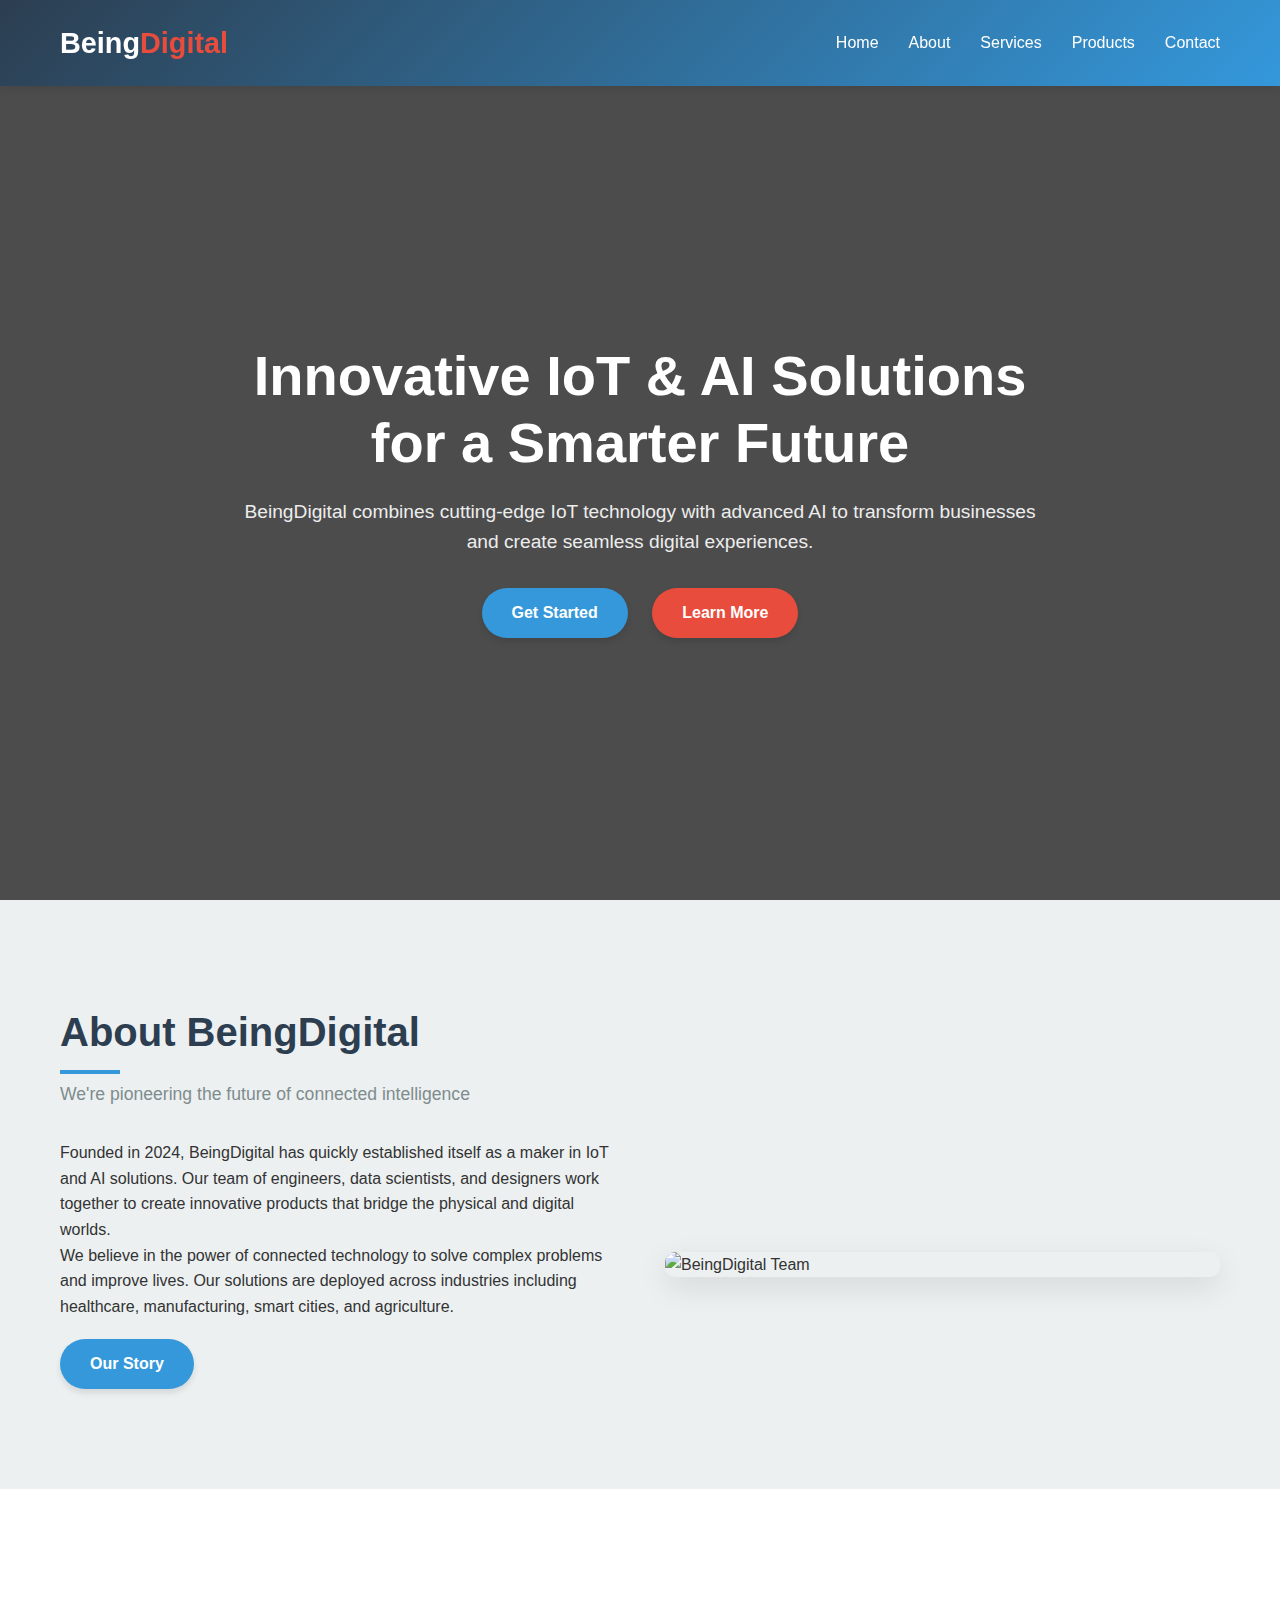
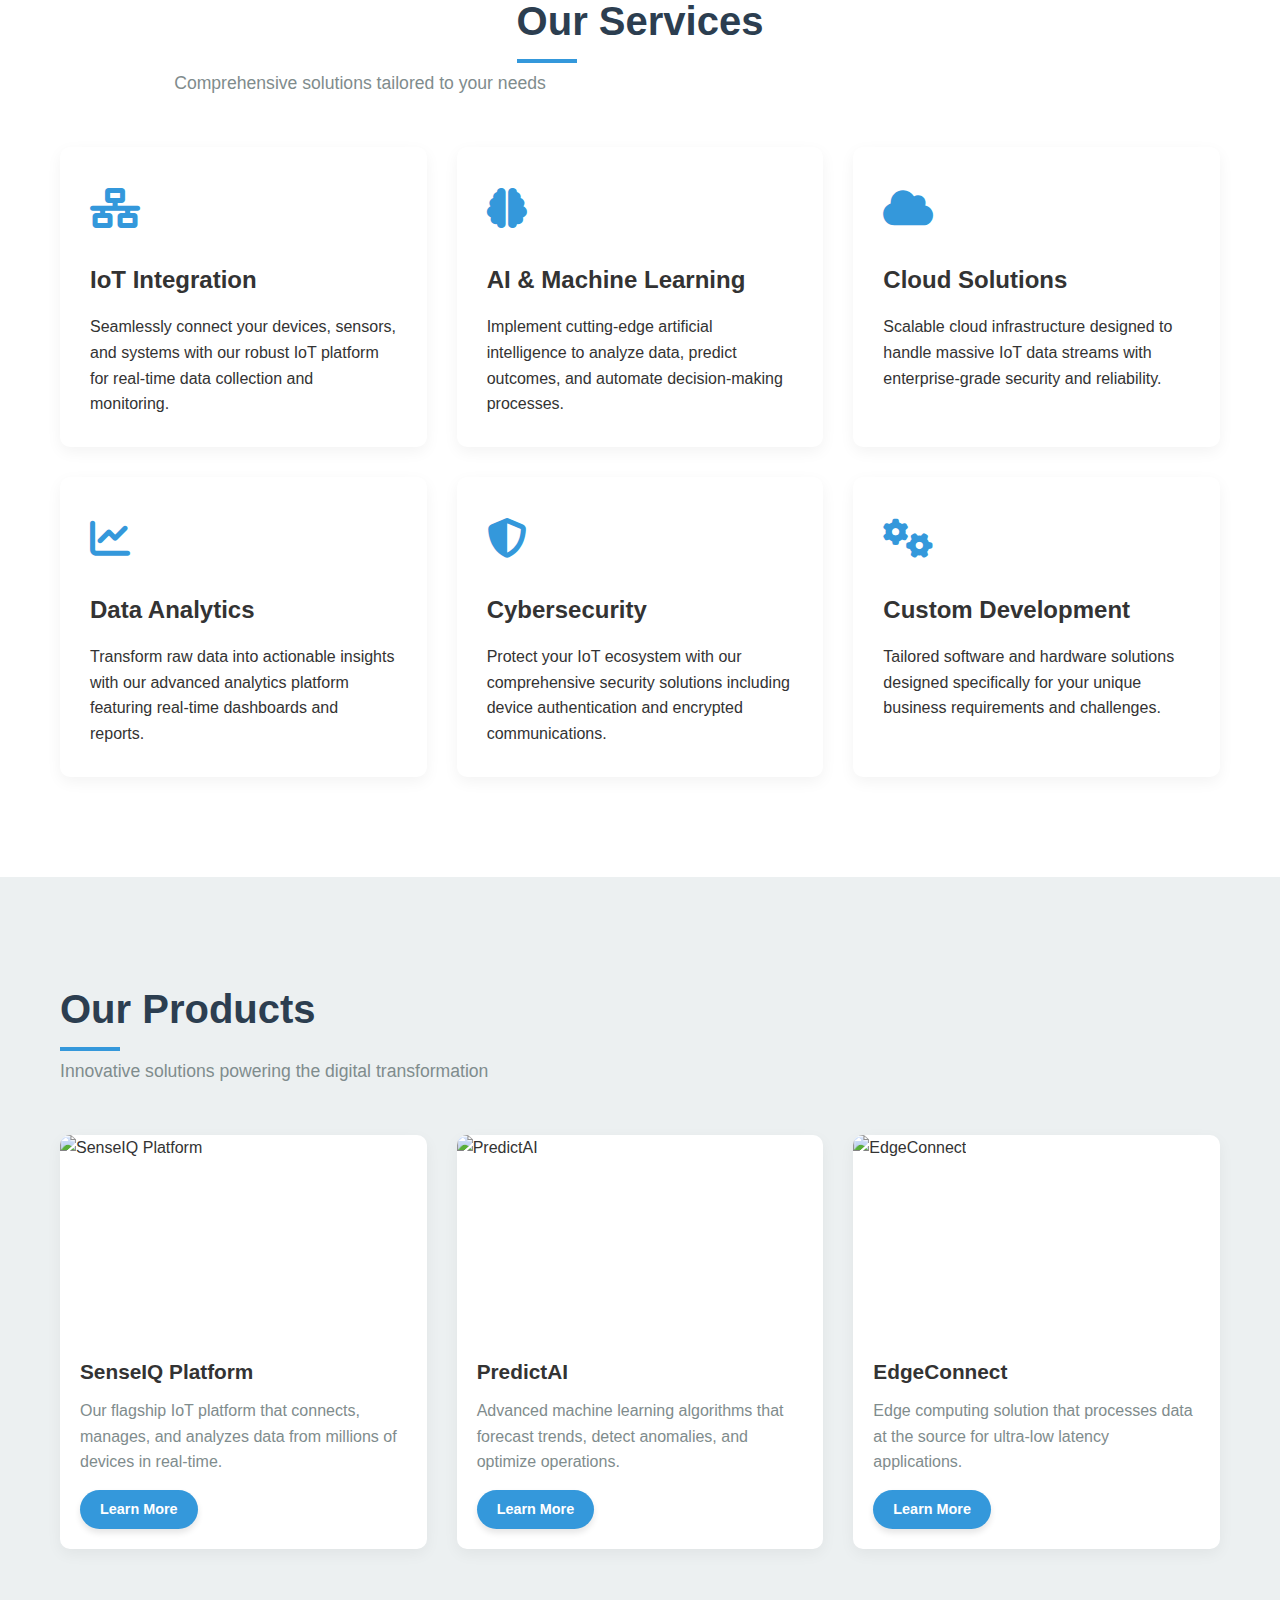
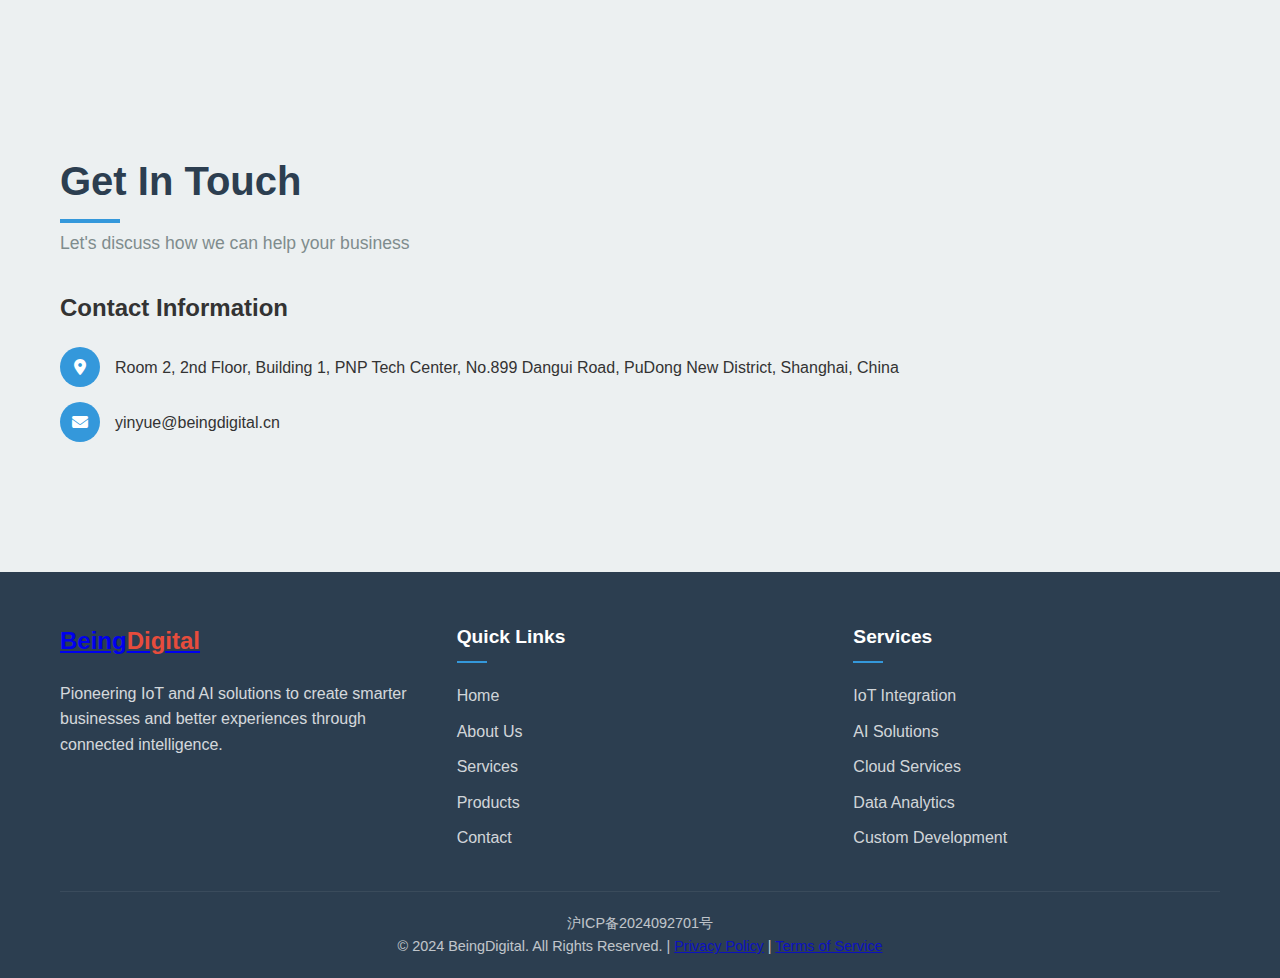
==== index.html @ 38118ffa "Init commit" ====
<!DOCTYPE html>
<html lang="en">
<head>
    <meta charset="UTF-8">
    <meta name="viewport" content="width=device-width, initial-scale=1.0">
    <title>BeingDigital - IoT & AI Solutions</title>
    <link rel="stylesheet" href="https://cdnjs.cloudflare.com/ajax/libs/font-awesome/6.4.0/css/all.min.css">
    <style>
        /* Global Styles */
        :root {
            --primary: #2c3e50;
            --secondary: #3498db;
            --accent: #e74c3c;
            --light: #ecf0f1;
            --dark: #2c3e50;
            --text: #333;
            --text-light: #7f8c8d;
        }
        
        * {
            margin: 0;
            padding: 0;
            box-sizing: border-box;
            font-family: 'Segoe UI', Tahoma, Geneva, Verdana, sans-serif;
        }
        
        body {
            color: var(--text);
            line-height: 1.6;
            overflow-x: hidden;
        }
        
        .container {
            width: 100%;
            max-width: 1200px;
            margin: 0 auto;
            padding: 0 20px;
        }
        
        .btn {
            display: inline-block;
            padding: 12px 30px;
            background: var(--secondary);
            color: white;
            border: none;
            border-radius: 30px;
            cursor: pointer;
            font-weight: 600;
            text-decoration: none;
            transition: all 0.3s ease;
            box-shadow: 0 4px 6px rgba(0, 0, 0, 0.1);
        }
        
        .btn:hover {
            background: #2980b9;
            transform: translateY(-2px);
            box-shadow: 0 6px 8px rgba(0, 0, 0, 0.15);
        }
        
        .btn-accent {
            background: var(--accent);
        }
        
        .btn-accent:hover {
            background: #c0392b;
        }
        
        .section-title {
            font-size: 2.5rem;
            margin-bottom: 1rem;
            color: var(--dark);
            position: relative;
            display: inline-block;
        }
        
        .section-title::after {
            content: '';
            position: absolute;
            bottom: -10px;
            left: 0;
            width: 60px;
            height: 4px;
            background: var(--secondary);
        }
        
        .section-subtitle {
            font-size: 1.1rem;
            color: var(--text-light);
            margin-bottom: 2rem;
            max-width: 600px;
        }
        
        /* Header Styles */
        header {
            background: linear-gradient(135deg, var(--primary), var(--secondary));
            color: white;
            padding: 20px 0;
            position: fixed;
            width: 100%;
            z-index: 1000;
            box-shadow: 0 2px 10px rgba(0, 0, 0, 0.1);
        }
        
        .header-container {
            display: flex;
            justify-content: space-between;
            align-items: center;
        }
        
        .logo {
            font-size: 1.8rem;
            font-weight: 700;
            color: white;
            text-decoration: none;
        }
        
        .logo span {
            color: var(--accent);
        }
        
        nav ul {
            display: flex;
            list-style: none;
        }
        
        nav ul li {
            margin-left: 30px;
        }
        
        nav ul li a {
            color: white;
            text-decoration: none;
            font-weight: 500;
            transition: color 0.3s;
        }
        
        nav ul li a:hover {
            color: var(--accent);
        }
        
        .mobile-menu-btn {
            display: none;
            background: none;
            border: none;
            color: white;
            font-size: 1.5rem;
            cursor: pointer;
        }
        
        /* Hero Section */
        .hero {
            height: 100vh;
            background: linear-gradient(rgba(0, 0, 0, 0.7), rgba(0, 0, 0, 0.7)), url('https://images.unsplash.com/photo-1518770660439-4636190af475?ixlib=rb-4.0.3&ixid=M3wxMjA3fDB8MHxwaG90by1wYWdlfHx8fGVufDB8fHx8fA%3D%3D&auto=format&fit=crop&w=1470&q=80') no-repeat center center/cover;
            display: flex;
            align-items: center;
            text-align: center;
            color: white;
            padding-top: 80px;
        }
        
        .hero-content {
            max-width: 800px;
            margin: 0 auto;
        }
        
        .hero h1 {
            font-size: 3.5rem;
            margin-bottom: 20px;
            line-height: 1.2;
        }
        
        .hero p {
            font-size: 1.2rem;
            margin-bottom: 30px;
            opacity: 0.9;
        }
        
        .hero-btns {
            margin-top: 30px;
        }
        
        .hero-btns .btn {
            margin: 0 10px;
        }
        
        /* About Section */
        .about {
            padding: 100px 0;
            background: var(--light);
        }
        
        .about-content {
            display: flex;
            align-items: center;
            gap: 50px;
        }
        
        .about-text {
            flex: 1;
        }
        
        .about-image {
            flex: 1;
            border-radius: 10px;
            overflow: hidden;
            box-shadow: 0 10px 30px rgba(0, 0, 0, 0.1);
        }
        
        .about-image img {
            width: 100%;
            height: auto;
            display: block;
            transition: transform 0.5s;
        }
        
        .about-image:hover img {
            transform: scale(1.05);
        }
        
        /* Services Section */
        .services {
            padding: 100px 0;
            text-align: center;
        }
        
        .services-grid {
            display: grid;
            grid-template-columns: repeat(auto-fit, minmax(300px, 1fr));
            gap: 30px;
            margin-top: 50px;
        }
        
        .service-card {
            background: white;
            border-radius: 10px;
            padding: 30px;
            box-shadow: 0 5px 15px rgba(0, 0, 0, 0.05);
            transition: transform 0.3s, box-shadow 0.3s;
            text-align: left;
        }
        
        .service-card:hover {
            transform: translateY(-10px);
            box-shadow: 0 15px 30px rgba(0, 0, 0, 0.1);
        }
        
        .service-icon {
            font-size: 2.5rem;
            color: var(--secondary);
            margin-bottom: 20px;
        }
        
        .service-card h3 {
            font-size: 1.5rem;
            margin-bottom: 15px;
        }
        
        /* Products Section */
        .products {
            padding: 100px 0;
            background: var(--light);
        }
        
        .products-grid {
            display: grid;
            grid-template-columns: repeat(auto-fit, minmax(300px, 1fr));
            gap: 30px;
            margin-top: 50px;
        }
        
        .product-card {
            background: white;
            border-radius: 10px;
            overflow: hidden;
            box-shadow: 0 5px 15px rgba(0, 0, 0, 0.05);
            transition: transform 0.3s, box-shadow 0.3s;
        }
        
        .product-card:hover {
            transform: translateY(-10px);
            box-shadow: 0 15px 30px rgba(0, 0, 0, 0.1);
        }
        
        .product-image {
            height: 200px;
            overflow: hidden;
        }
        
        .product-image img {
            width: 100%;
            height: 100%;
            object-fit: cover;
            transition: transform 0.5s;
        }
        
        .product-card:hover .product-image img {
            transform: scale(1.1);
        }
        
        .product-info {
            padding: 20px;
        }
        
        .product-info h3 {
            font-size: 1.3rem;
            margin-bottom: 10px;
        }
        
        .product-info p {
            color: var(--text-light);
            margin-bottom: 15px;
        }
        
        /* Testimonials Section */
        .testimonials {
            padding: 100px 0;
            text-align: center;
        }
        
        .testimonials-slider {
            max-width: 800px;
            margin: 50px auto 0;
        }
        
        .testimonial {
            background: white;
            padding: 30px;
            border-radius: 10px;
            box-shadow: 0 5px 15px rgba(0, 0, 0, 0.05);
            margin: 0 20px;
        }
        
        .testimonial-content {
            font-style: italic;
            margin-bottom: 20px;
        }
        
        .client-info {
            display: flex;
            align-items: center;
            justify-content: center;
        }
        
        .client-image {
            width: 60px;
            height: 60px;
            border-radius: 50%;
            overflow: hidden;
            margin-right: 15px;
        }
        
        .client-image img {
            width: 100%;
            height: 100%;
            object-fit: cover;
        }
        
        .client-name {
            font-weight: 600;
        }
        
        .client-company {
            color: var(--text-light);
            font-size: 0.9rem;
        }
        
        /* Contact Section */
        .contact {
            padding: 100px 0;
            background: var(--light);
        }
        
        .contact-container {
            display: flex;
            gap: 50px;
        }
        
        .contact-info {
            flex: 1;
        }
        
        .contact-info h3 {
            font-size: 1.5rem;
            margin-bottom: 20px;
        }
        
        .contact-details {
            margin-bottom: 30px;
        }
        
        .contact-item {
            display: flex;
            align-items: center;
            margin-bottom: 15px;
        }
        
        .contact-icon {
            width: 40px;
            height: 40px;
            background: var(--secondary);
            color: white;
            border-radius: 50%;
            display: flex;
            align-items: center;
            justify-content: center;
            margin-right: 15px;
        }
        
        .contact-form {
            flex: 1;
            background: white;
            padding: 30px;
            border-radius: 10px;
            box-shadow: 0 5px 15px rgba(0, 0, 0, 0.05);
        }
        
        .form-group {
            margin-bottom: 20px;
        }
        
        .form-group label {
            display: block;
            margin-bottom: 5px;
            font-weight: 500;
        }
        
        .form-group input,
        .form-group textarea {
            width: 100%;
            padding: 12px;
            border: 1px solid #ddd;
            border-radius: 5px;
            font-size: 1rem;
        }
        
        .form-group textarea {
            height: 150px;
            resize: vertical;
        }
        
        /* Footer */
        footer {
            background: var(--dark);
            color: white;
            padding: 50px 0 20px;
        }
        
        .footer-container {
            display: grid;
            grid-template-columns: repeat(auto-fit, minmax(200px, 1fr));
            gap: 30px;
            margin-bottom: 30px;
        }
        
        .footer-logo {
            font-size: 1.5rem;
            font-weight: 700;
            margin-bottom: 20px;
            display: inline-block;
        }
        
        .footer-logo span {
            color: var(--accent);
        }
        
        .footer-about p {
            margin-bottom: 20px;
            opacity: 0.8;
        }
        
        .social-links {
            display: flex;
            gap: 15px;
        }
        
        .social-links a {
            display: flex;
            align-items: center;
            justify-content: center;
            width: 40px;
            height: 40px;
            background: rgba(255, 255, 255, 0.1);
            border-radius: 50%;
            color: white;
            transition: all 0.3s;
        }
        
        .social-links a:hover {
            background: var(--secondary);
            transform: translateY(-3px);
        }
        
        .footer-links h3 {
            font-size: 1.2rem;
            margin-bottom: 20px;
            position: relative;
            padding-bottom: 10px;
        }
        
        .footer-links h3::after {
            content: '';
            position: absolute;
            bottom: 0;
            left: 0;
            width: 30px;
            height: 2px;
            background: var(--secondary);
        }
        
        .footer-links ul {
            list-style: none;
        }
        
        .footer-links ul li {
            margin-bottom: 10px;
        }
        
        .footer-links ul li a {
            color: rgba(255, 255, 255, 0.8);
            text-decoration: none;
            transition: color 0.3s;
        }
        
        .footer-links ul li a:hover {
            color: var(--secondary);
        }
        
        .footer-newsletter p {
            margin-bottom: 20px;
            opacity: 0.8;
        }
        
        .newsletter-form {
            display: flex;
        }
        
        .newsletter-form input {
            flex: 1;
            padding: 12px;
            border: none;
            border-radius: 30px 0 0 30px;
            font-size: 1rem;
        }
        
        .newsletter-form button {
            padding: 0 20px;
            background: var(--secondary);
            color: white;
            border: none;
            border-radius: 0 30px 30px 0;
            cursor: pointer;
            transition: background 0.3s;
        }
        
        .newsletter-form button:hover {
            background: #2980b9;
        }
        
        .footer-bottom {
            text-align: center;
            padding-top: 20px;
            border-top: 1px solid rgba(255, 255, 255, 0.1);
            font-size: 0.9rem;
            opacity: 0.7;
        }
        
        /* Responsive Styles */
        @media (max-width: 992px) {
            .hero h1 {
                font-size: 2.8rem;
            }
            
            .about-content {
                flex-direction: column;
            }
            
            .contact-container {
                flex-direction: column;
            }
        }
        
        @media (max-width: 768px) {
            nav ul {
                position: fixed;
                top: 80px;
                left: -100%;
                width: 100%;
                height: calc(100vh - 80px);
                background: var(--primary);
                flex-direction: column;
                align-items: center;
                padding-top: 30px;
                transition: left 0.3s;
            }
            
            nav ul.active {
                left: 0;
            }
            
            nav ul li {
                margin: 15px 0;
            }
            
            .mobile-menu-btn {
                display: block;
            }
            
            .hero h1 {
                font-size: 2.2rem;
            }
            
            .hero p {
                font-size: 1rem;
            }
            
            .section-title {
                font-size: 2rem;
            }
        }
        
        @media (max-width: 576px) {
            .hero h1 {
                font-size: 1.8rem;
            }
            
            .hero-btns {
                display: flex;
                flex-direction: column;
                gap: 15px;
            }
            
            .hero-btns .btn {
                margin: 0;
                width: 100%;
            }
            
            .section-title {
                font-size: 1.8rem;
            }
        }
    </style>
</head>
<body>
    <!-- Header -->
    <header>
        <div class="container header-container">
            <a href="#" class="logo">Being<span>Digital</span></a>
            <button class="mobile-menu-btn" id="mobileMenuBtn">
                <i class="fas fa-bars"></i>
            </button>
            <nav>
                <ul id="mainNav">
                    <li><a href="#home">Home</a></li>
                    <li><a href="#about">About</a></li>
                    <li><a href="#services">Services</a></li>
                    <li><a href="#products">Products</a></li>
                    <li><a href="#contact">Contact</a></li>
                </ul>
            </nav>
        </div>
    </header>

    <!-- Hero Section -->
    <section class="hero" id="home">
        <div class="container">
            <div class="hero-content">
                <h1>Innovative IoT & AI Solutions for a Smarter Future</h1>
                <p>BeingDigital combines cutting-edge IoT technology with advanced AI to transform businesses and create seamless digital experiences.</p>
                <div class="hero-btns">
                    <a href="#contact" class="btn">Get Started</a>
                    <a href="#about" class="btn btn-accent">Learn More</a>
                </div>
            </div>
        </div>
    </section>

    <!-- About Section -->
    <section class="about" id="about">
        <div class="container">
            <h2 class="section-title">About BeingDigital</h2>
            <p class="section-subtitle">We're pioneering the future of connected intelligence</p>
            
            <div class="about-content">
                <div class="about-text">
                    <p>Founded in 2024, BeingDigital has quickly established itself as a maker in IoT and AI solutions. Our team of engineers, data scientists, and designers work together to create innovative products that bridge the physical and digital worlds.</p>
                    <p>We believe in the power of connected technology to solve complex problems and improve lives. Our solutions are deployed across industries including healthcare, manufacturing, smart cities, and agriculture.</p>
                    <a href="#" class="btn" style="margin-top: 20px;">Our Story</a>
                </div>
                <div class="about-image">
                    <img src="https://images.unsplash.com/photo-1518770660439-4636190af475?ixlib=rb-4.0.3&ixid=M3wxMjA3fDB8MHxwaG90by1wYWdlfHx8fGVufDB8fHx8fA%3D%3D&auto=format&fit=crop&w=1470&q=80" alt="BeingDigital Team">
                </div>
            </div>
        </div>
    </section>

    <!-- Services Section -->
    <section class="services" id="services">
        <div class="container">
            <h2 class="section-title">Our Services</h2>
            <p class="section-subtitle">Comprehensive solutions tailored to your needs</p>
            
            <div class="services-grid">
                <div class="service-card">
                    <div class="service-icon">
                        <i class="fas fa-network-wired"></i>
                    </div>
                    <h3>IoT Integration</h3>
                    <p>Seamlessly connect your devices, sensors, and systems with our robust IoT platform for real-time data collection and monitoring.</p>
                </div>
                
                <div class="service-card">
                    <div class="service-icon">
                        <i class="fas fa-brain"></i>
                    </div>
                    <h3>AI & Machine Learning</h3>
                    <p>Implement cutting-edge artificial intelligence to analyze data, predict outcomes, and automate decision-making processes.</p>
                </div>
                
                <div class="service-card">
                    <div class="service-icon">
                        <i class="fas fa-cloud"></i>
                    </div>
                    <h3>Cloud Solutions</h3>
                    <p>Scalable cloud infrastructure designed to handle massive IoT data streams with enterprise-grade security and reliability.</p>
                </div>
                
                <div class="service-card">
                    <div class="service-icon">
                        <i class="fas fa-chart-line"></i>
                    </div>
                    <h3>Data Analytics</h3>
                    <p>Transform raw data into actionable insights with our advanced analytics platform featuring real-time dashboards and reports.</p>
                </div>
                
                <div class="service-card">
                    <div class="service-icon">
                        <i class="fas fa-shield-alt"></i>
                    </div>
                    <h3>Cybersecurity</h3>
                    <p>Protect your IoT ecosystem with our comprehensive security solutions including device authentication and encrypted communications.</p>
                </div>
                
                <div class="service-card">
                    <div class="service-icon">
                        <i class="fas fa-cogs"></i>
                    </div>
                    <h3>Custom Development</h3>
                    <p>Tailored software and hardware solutions designed specifically for your unique business requirements and challenges.</p>
                </div>
            </div>
        </div>
    </section>

    <!-- Products Section -->
    <section class="products" id="products">
        <div class="container">
            <h2 class="section-title">Our Products</h2>
            <p class="section-subtitle">Innovative solutions powering the digital transformation</p>
            
            <div class="products-grid">
                <div class="product-card">
                    <div class="product-image">
                        <img src="https://images.unsplash.com/photo-1551288049-bebda4e38f71?ixlib=rb-4.0.3&ixid=M3wxMjA3fDB8MHxwaG90by1wYWdlfHx8fGVufDB8fHx8fA%3D%3D&auto=format&fit=crop&w=1470&q=80" alt="SenseIQ Platform">
                    </div>
                    <div class="product-info">
                        <h3>SenseIQ Platform</h3>
                        <p>Our flagship IoT platform that connects, manages, and analyzes data from millions of devices in real-time.</p>
                        <a href="#" class="btn" style="padding: 8px 20px; font-size: 0.9rem;">Learn More</a>
                    </div>
                </div>
                
                <div class="product-card">
                    <div class="product-image">
                        <img src="https://images.unsplash.com/photo-1504868584819-f8e8b4b6d7e3?ixlib=rb-4.0.3&ixid=M3wxMjA3fDB8MHxwaG90by1wYWdlfHx8fGVufDB8fHx8fA%3D%3D&auto=format&fit=crop&w=1476&q=80" alt="PredictAI">
                    </div>
                    <div class="product-info">
                        <h3>PredictAI</h3>
                        <p>Advanced machine learning algorithms that forecast trends, detect anomalies, and optimize operations.</p>
                        <a href="#" class="btn" style="padding: 8px 20px; font-size: 0.9rem;">Learn More</a>
                    </div>
                </div>
                
                <div class="product-card">
                    <div class="product-image">
                        <img src="https://www.beingdigital.cn/pics/pi5-board.png" alt="EdgeConnect">
                    </div>
                    <div class="product-info">
                        <h3>EdgeConnect</h3>
                        <p>Edge computing solution that processes data at the source for ultra-low latency applications.</p>
                        <a href="#" class="btn" style="padding: 8px 20px; font-size: 0.9rem;">Learn More</a>
                    </div>
                </div>
            </div>
        </div>
    </section>



    <!-- Contact Section -->
    <section class="contact" id="contact">
        <div class="container">
            <h2 class="section-title">Get In Touch</h2>
            <p class="section-subtitle">Let's discuss how we can help your business</p>
            
            <div class="contact-container">
                <div class="contact-info">
                    <h3>Contact Information</h3>
                    <div class="contact-details">
                        <div class="contact-item">
                            <div class="contact-icon">
                                <i class="fas fa-map-marker-alt"></i>
                            </div>
                            <div>Room 2, 2nd Floor, Building 1, PNP Tech Center, No.899 Dangui Road, PuDong New District, Shanghai, China</div>
                        </div>
                        <div class="contact-item">
                            <div class="contact-icon">
                                <i class="fas fa-envelope"></i>
                            </div>
                            <div>yinyue@beingdigital.cn</div>
                        </div>
                    </div>
                    

    </section>

    <!-- Footer -->
    <footer>
        <div class="container">
            <div class="footer-container">
                <div class="footer-about">
                    <a href="#" class="footer-logo">Being<span>Digital</span></a>
                    <p>Pioneering IoT and AI solutions to create smarter businesses and better experiences through connected intelligence.</p>

                </div>
                
                <div class="footer-links">
                    <h3>Quick Links</h3>
                    <ul>
                        <li><a href="#home">Home</a></li>
                        <li><a href="#about">About Us</a></li>
                        <li><a href="#services">Services</a></li>
                        <li><a href="#products">Products</a></li>
                        <li><a href="#contact">Contact</a></li>
                    </ul>
                </div>
                
                <div class="footer-links">
                    <h3>Services</h3>
                    <ul>
                        <li><a href="#">IoT Integration</a></li>
                        <li><a href="#">AI Solutions</a></li>
                        <li><a href="#">Cloud Services</a></li>
                        <li><a href="#">Data Analytics</a></li>
                        <li><a href="#">Custom Development</a></li>
                    </ul>
                </div>

            </div>
            
            <div class="footer-bottom">
                <p>沪ICP备2024092701号</p>
                <p>&copy; 2024 BeingDigital. All Rights Reserved. | <a href="#">Privacy Policy</a> | <a href="#">Terms of Service</a></p>
                
            </div>
        </div>
    </footer>

    <script>
        // Mobile Menu Toggle
        const mobileMenuBtn = document.getElementById('mobileMenuBtn');
        const mainNav = document.getElementById('mainNav');
        
        mobileMenuBtn.addEventListener('click', () => {
            mainNav.classList.toggle('active');
            mobileMenuBtn.innerHTML = mainNav.classList.contains('active') ? 
                '<i class="fas fa-times"></i>' : '<i class="fas fa-bars"></i>';
        });
        
        // Smooth Scrolling for Navigation Links
        document.querySelectorAll('a[href^="#"]').forEach(anchor => {
            anchor.addEventListener('click', function(e) {
                e.preventDefault();
                
                const targetId = this.getAttribute('href');
                if (targetId === '#') return;
                
                const targetElement = document.querySelector(targetId);
                if (targetElement) {
                    window.scrollTo({
                        top: targetElement.offsetTop - 80,
                        behavior: 'smooth'
                    });
                    
                    // Close mobile menu if open
                    if (mainNav.classList.contains('active')) {
                        mainNav.classList.remove('active');
                        mobileMenuBtn.innerHTML = '<i class="fas fa-bars"></i>';
                    }
                }
            });
        });
        
        // Sticky Header on Scroll
        window.addEventListener('scroll', () => {
            const header = document.querySelector('header');
            header.classList.toggle('sticky', window.scrollY > 0);
        });
    </script>
</body>
</html>
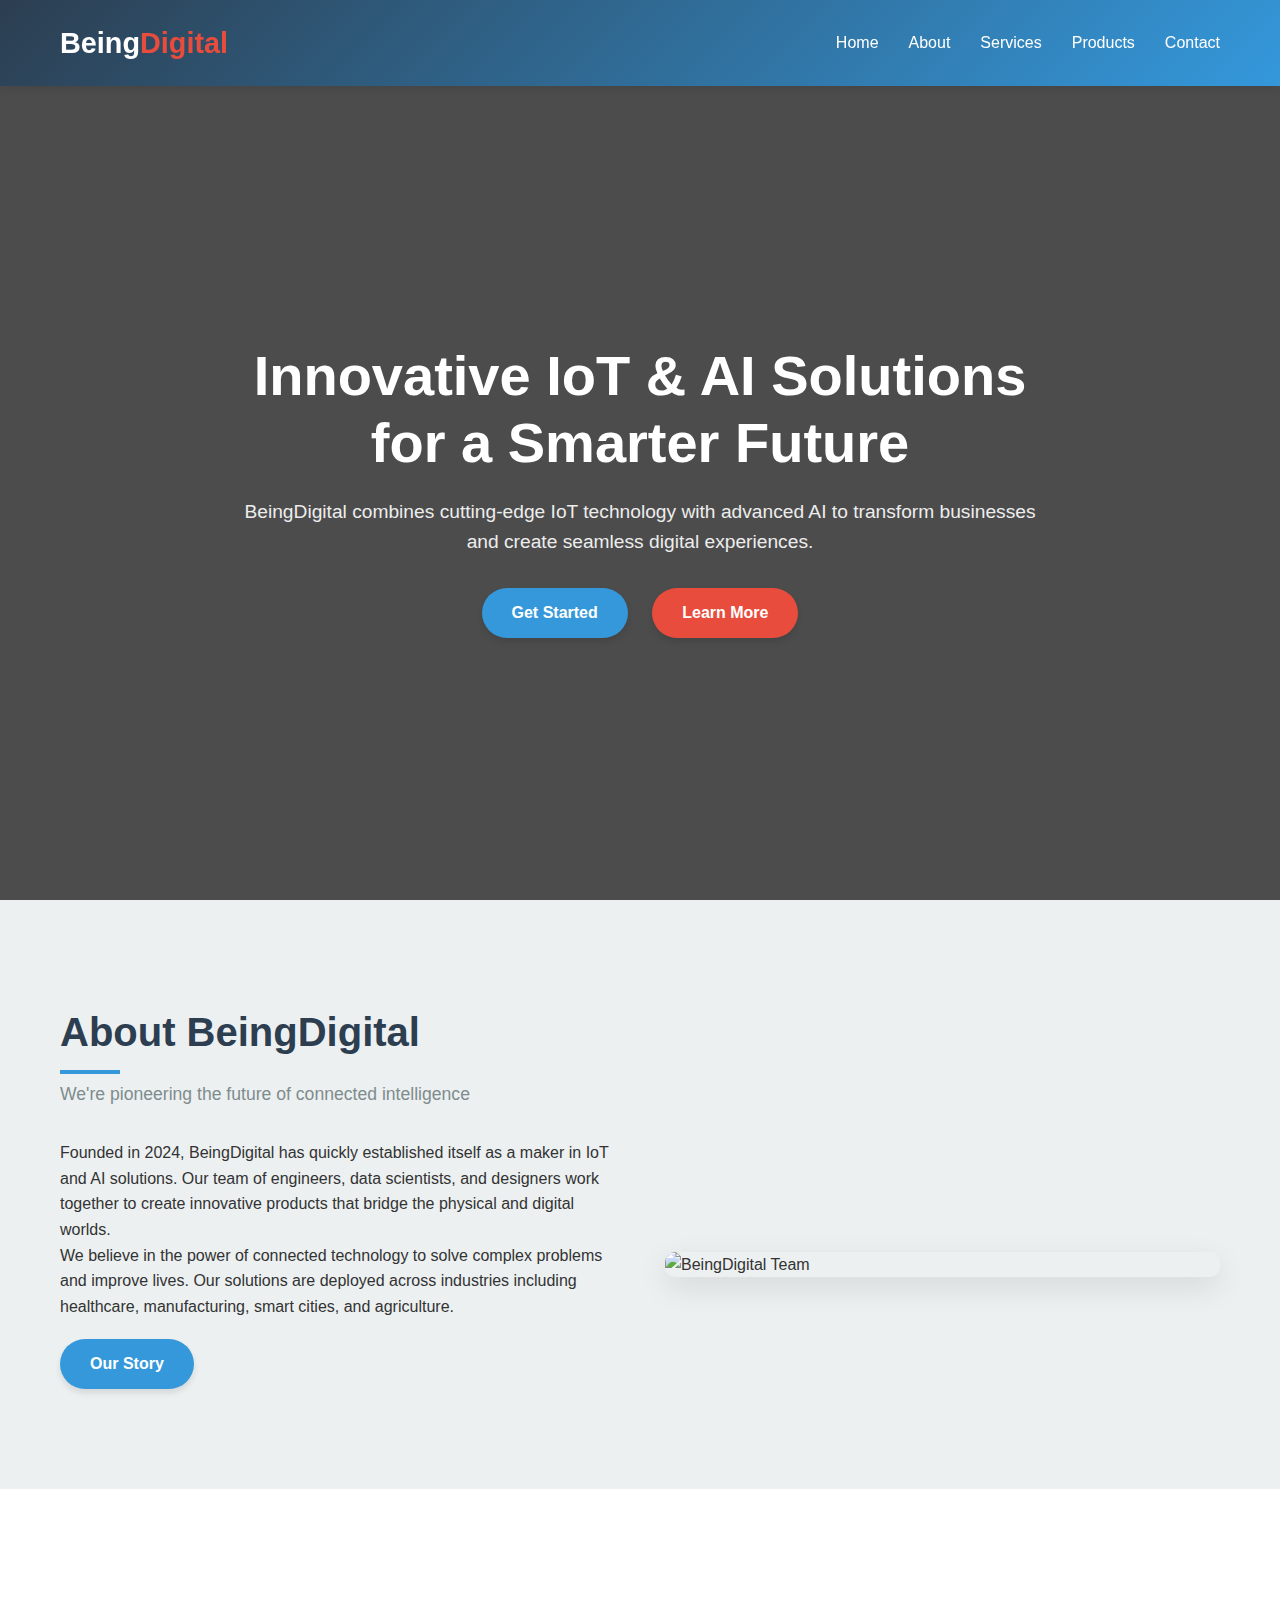
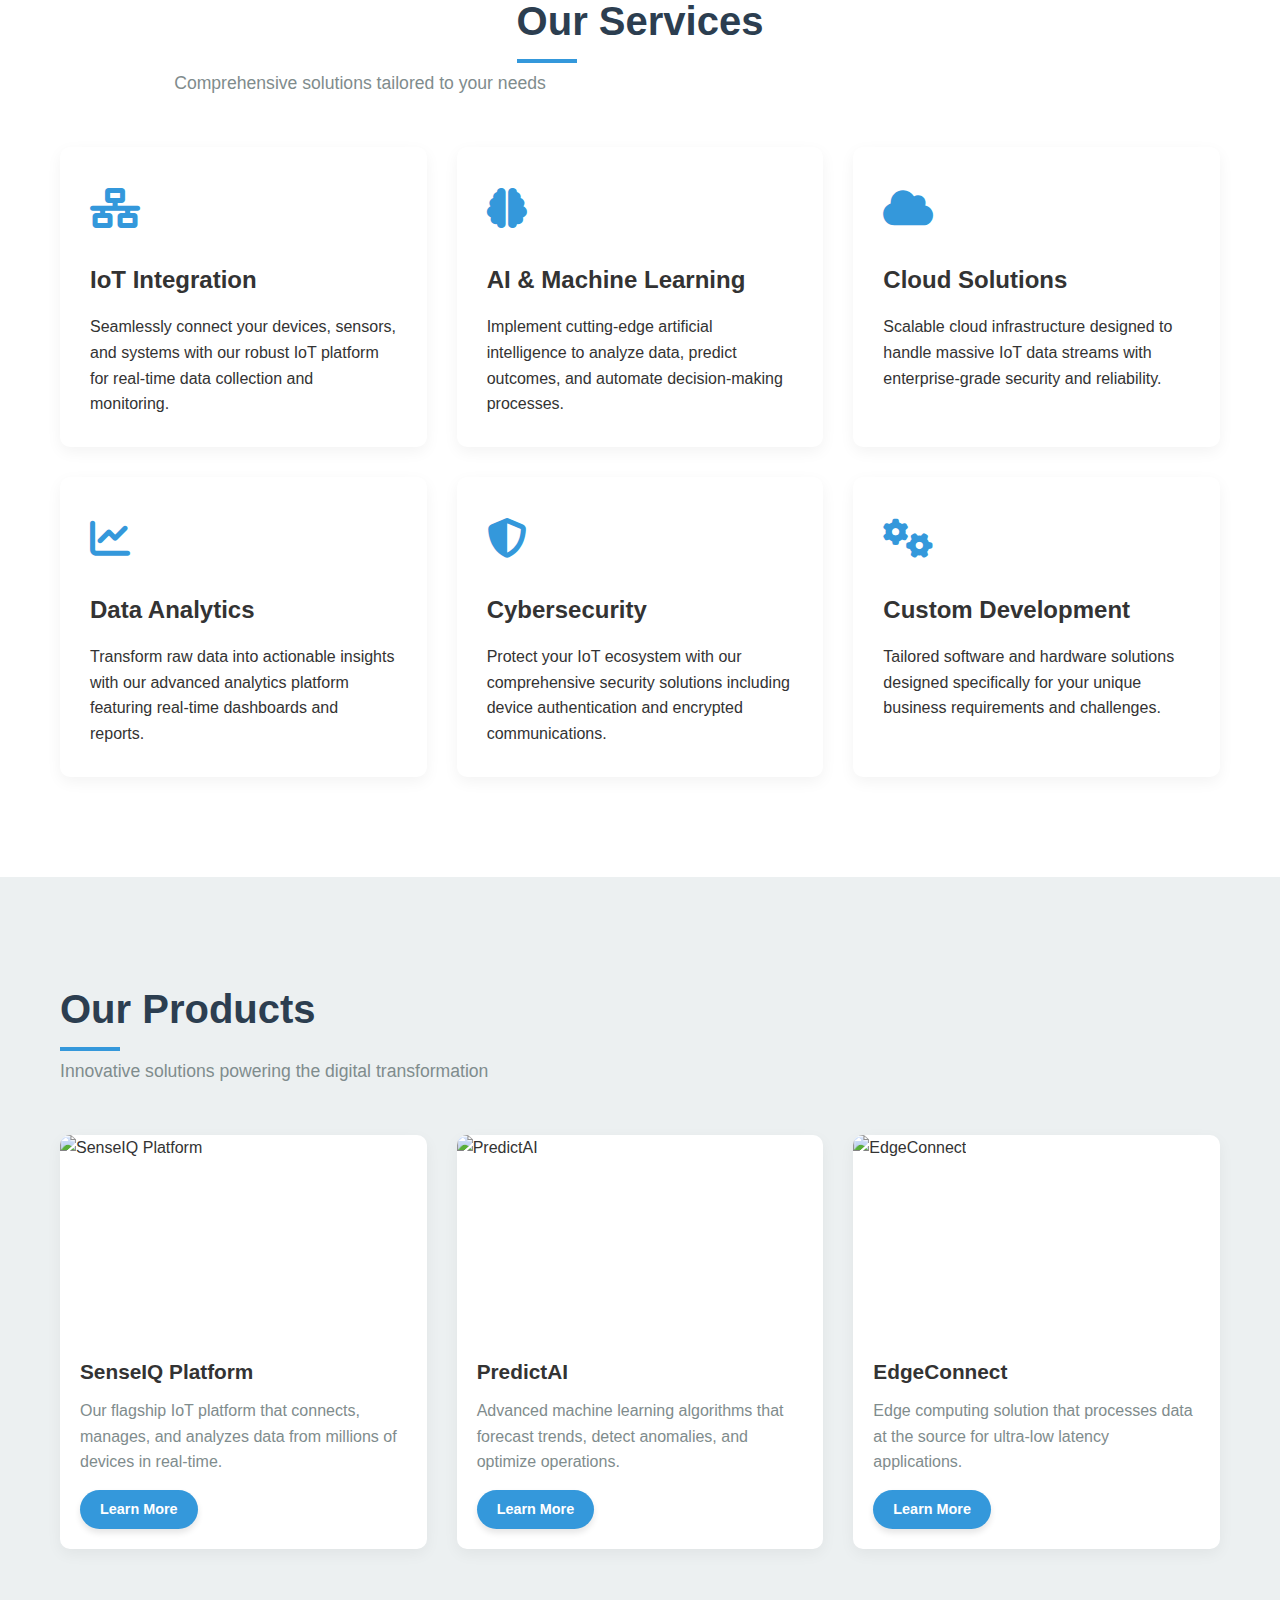
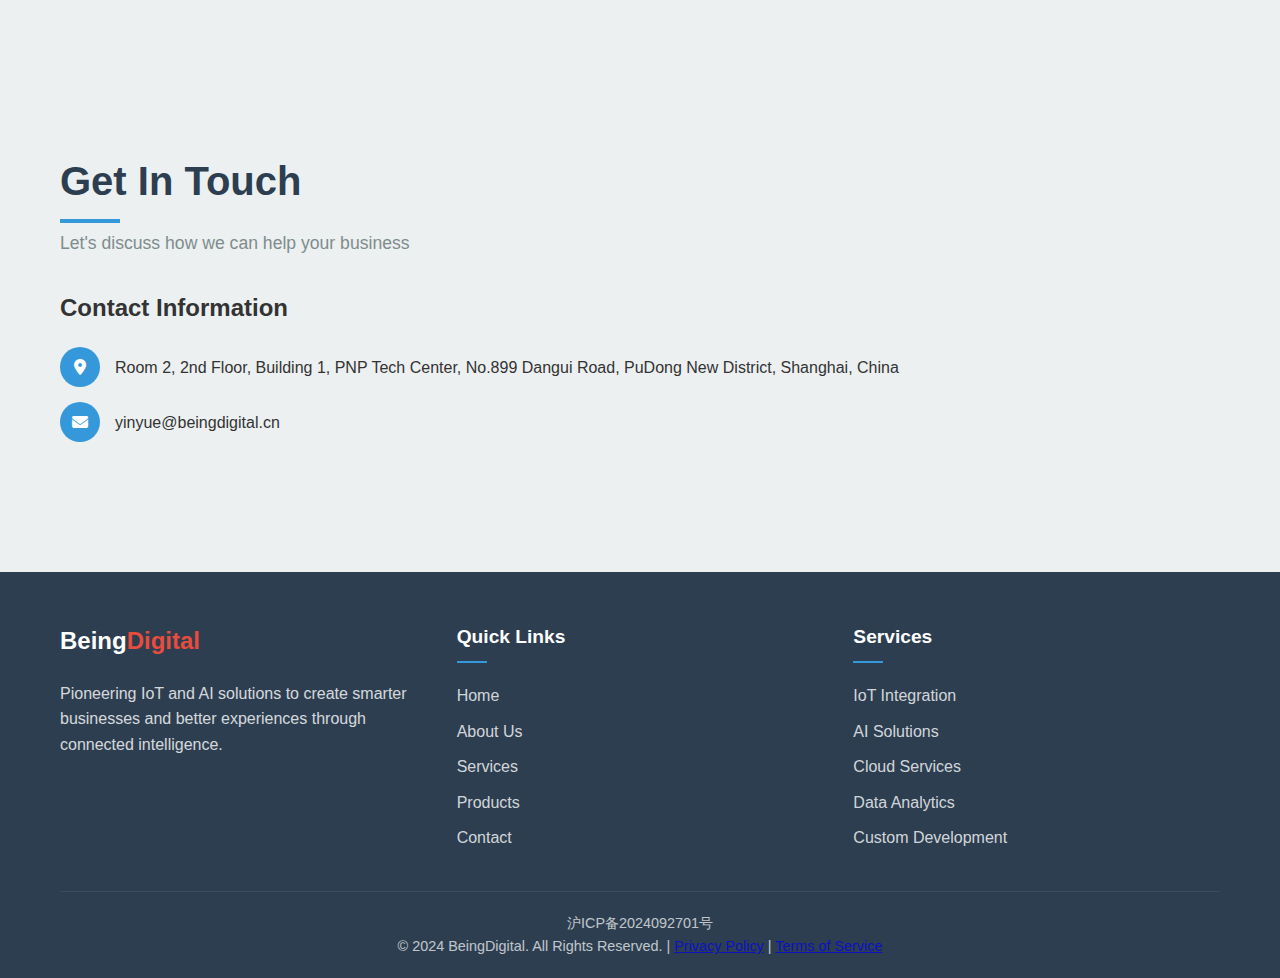
==== commit 1c829383: "增加原型机图片及优化网站主页面" ====
--- a/index.html
+++ b/index.html
@@ -828,7 +828,7 @@
         <div class="container">
             <div class="footer-container">
                 <div class="footer-about">
-                    <a href="#" class="footer-logo">Being<span>Digital</span></a>
+                    <div class="footer-logo">Being<span>Digital</span></div>
                     <p>Pioneering IoT and AI solutions to create smarter businesses and better experiences through connected intelligence.</p>
 
                 </div>
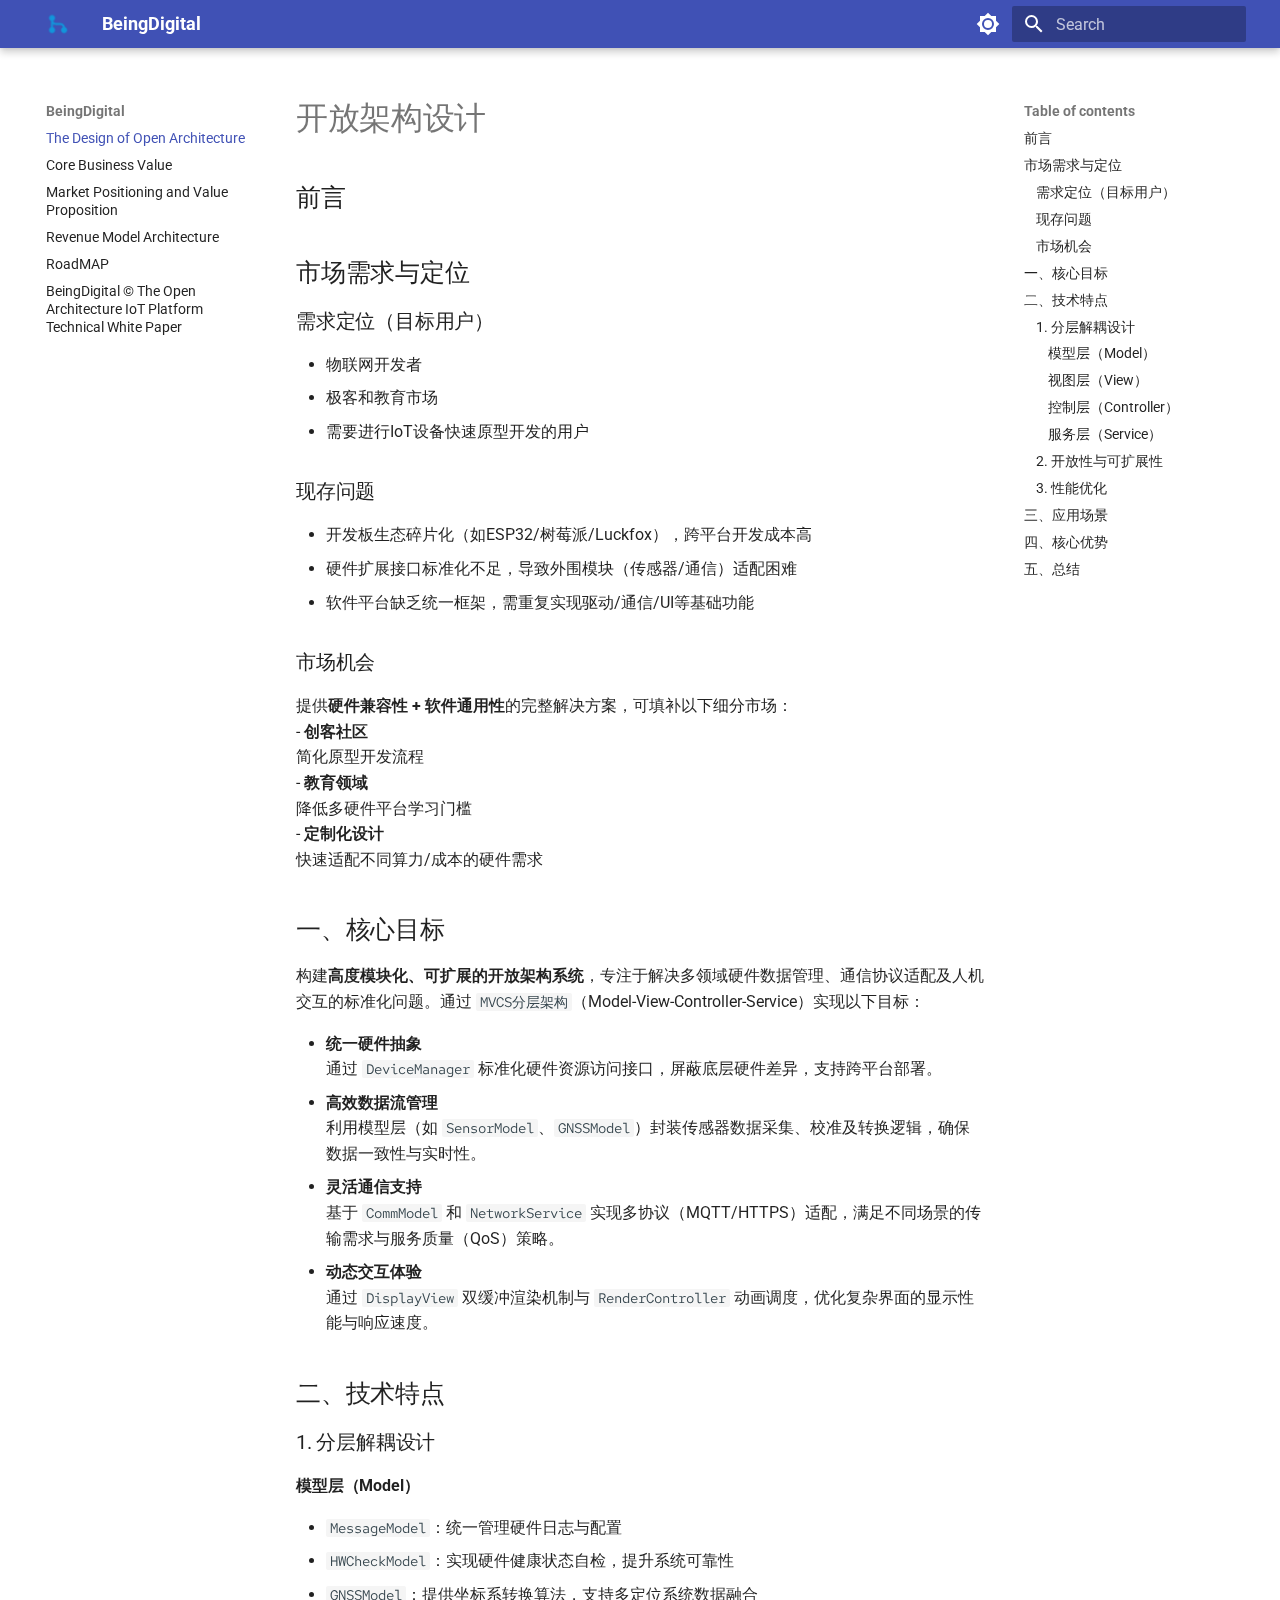
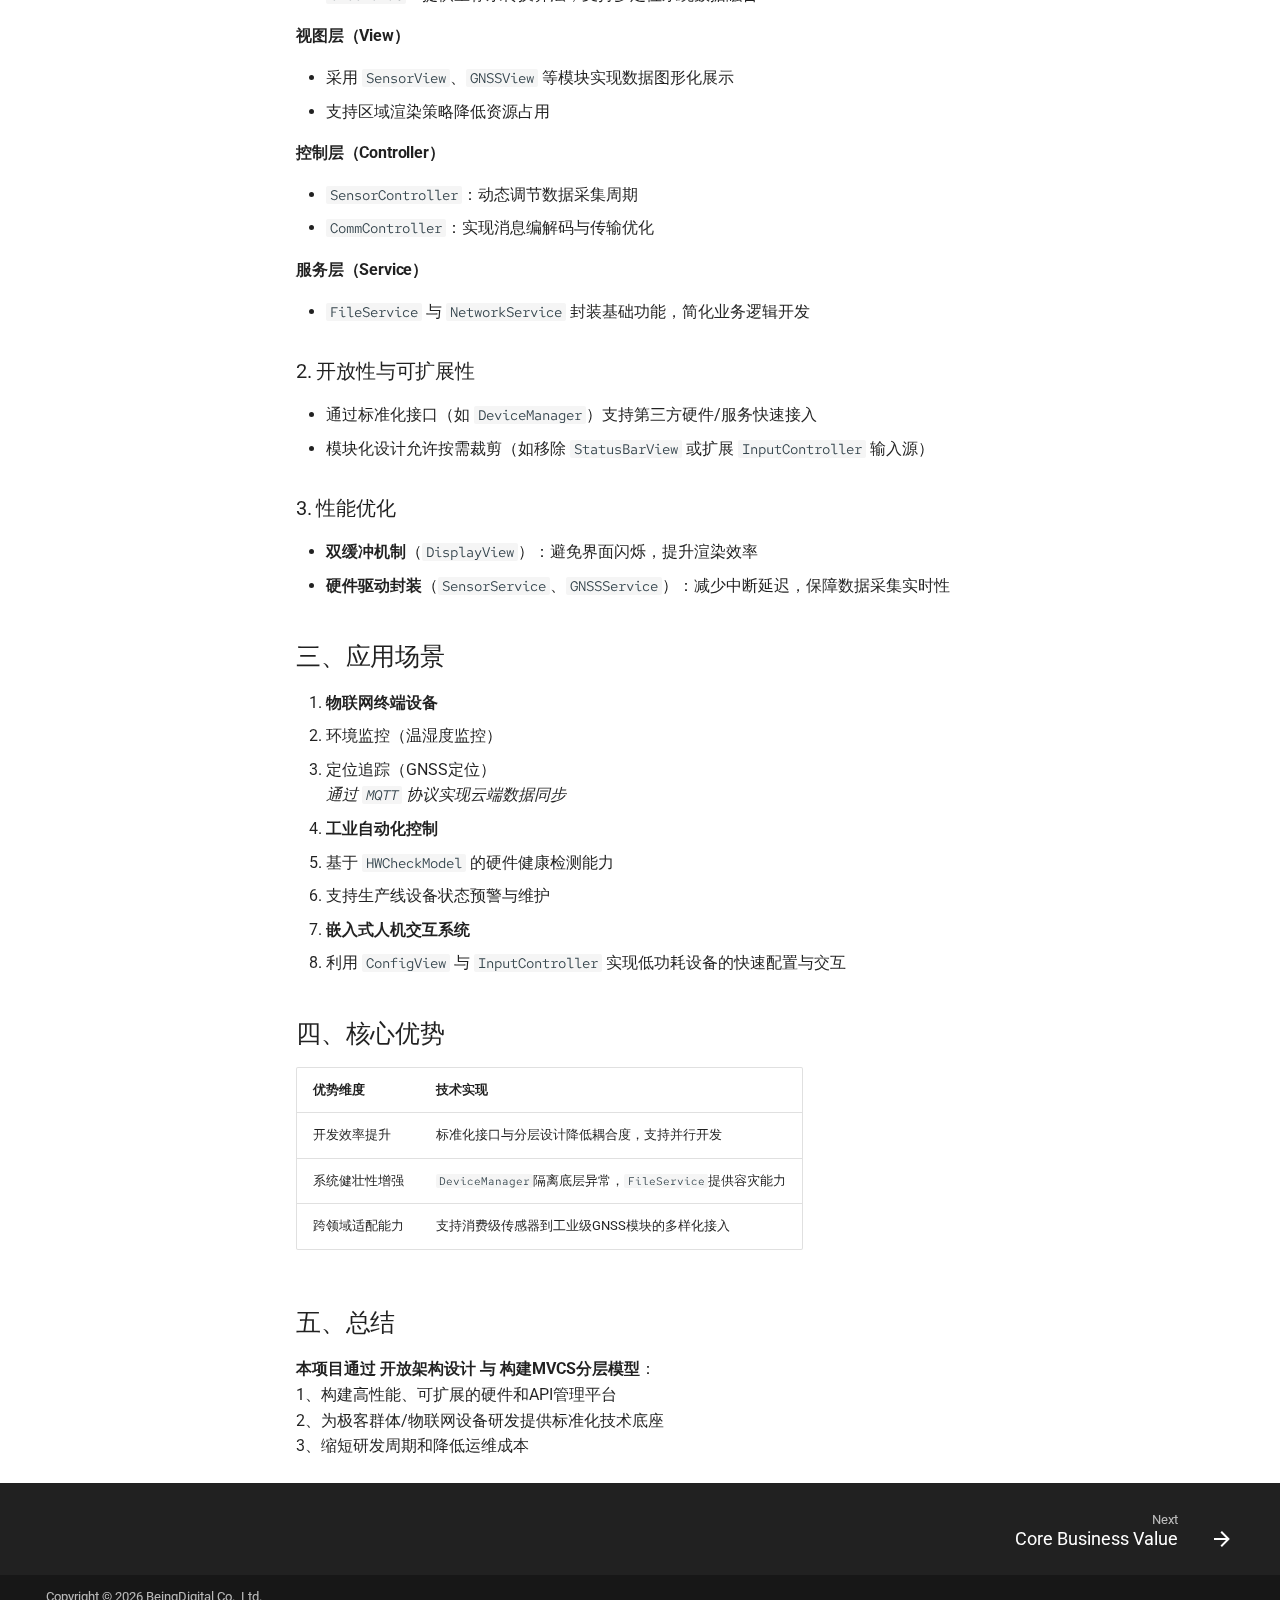
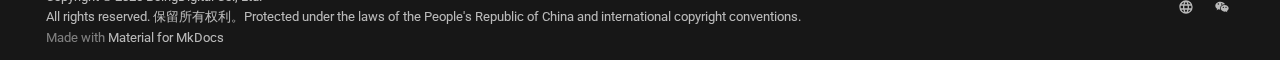
==== commit ad13c285: "Deployed 9a59be5 with MkDocs version: 1.6.1" ====
--- a/index.html
+++ b/index.html
@@ -1,910 +1,1014 @@
-<!DOCTYPE html>
-<html lang="en">
-<head>
-    <meta charset="UTF-8">
-    <meta name="viewport" content="width=device-width, initial-scale=1.0">
-    <title>BeingDigital - IoT & AI Solutions</title>
-    <link rel="stylesheet" href="https://cdnjs.cloudflare.com/ajax/libs/font-awesome/6.4.0/css/all.min.css">
-    <style>
-        /* Global Styles */
-        :root {
-            --primary: #2c3e50;
-            --secondary: #3498db;
-            --accent: #e74c3c;
-            --light: #ecf0f1;
-            --dark: #2c3e50;
-            --text: #333;
-            --text-light: #7f8c8d;
-        }
-        
-        * {
-            margin: 0;
-            padding: 0;
-            box-sizing: border-box;
-            font-family: 'Segoe UI', Tahoma, Geneva, Verdana, sans-serif;
-        }
-        
-        body {
-            color: var(--text);
-            line-height: 1.6;
-            overflow-x: hidden;
-        }
-        
-        .container {
-            width: 100%;
-            max-width: 1200px;
-            margin: 0 auto;
-            padding: 0 20px;
-        }
-        
-        .btn {
-            display: inline-block;
-            padding: 12px 30px;
-            background: var(--secondary);
-            color: white;
-            border: none;
-            border-radius: 30px;
-            cursor: pointer;
-            font-weight: 600;
-            text-decoration: none;
-            transition: all 0.3s ease;
-            box-shadow: 0 4px 6px rgba(0, 0, 0, 0.1);
-        }
-        
-        .btn:hover {
-            background: #2980b9;
-            transform: translateY(-2px);
-            box-shadow: 0 6px 8px rgba(0, 0, 0, 0.15);
-        }
-        
-        .btn-accent {
-            background: var(--accent);
-        }
-        
-        .btn-accent:hover {
-            background: #c0392b;
-        }
-        
-        .section-title {
-            font-size: 2.5rem;
-            margin-bottom: 1rem;
-            color: var(--dark);
-            position: relative;
-            display: inline-block;
-        }
-        
-        .section-title::after {
-            content: '';
-            position: absolute;
-            bottom: -10px;
-            left: 0;
-            width: 60px;
-            height: 4px;
-            background: var(--secondary);
-        }
-        
-        .section-subtitle {
-            font-size: 1.1rem;
-            color: var(--text-light);
-            margin-bottom: 2rem;
-            max-width: 600px;
-        }
-        
-        /* Header Styles */
-        header {
-            background: linear-gradient(135deg, var(--primary), var(--secondary));
-            color: white;
-            padding: 20px 0;
-            position: fixed;
-            width: 100%;
-            z-index: 1000;
-            box-shadow: 0 2px 10px rgba(0, 0, 0, 0.1);
-        }
-        
-        .header-container {
-            display: flex;
-            justify-content: space-between;
-            align-items: center;
-        }
-        
-        .logo {
-            font-size: 1.8rem;
-            font-weight: 700;
-            color: white;
-            text-decoration: none;
-        }
-        
-        .logo span {
-            color: var(--accent);
-        }
-        
-        nav ul {
-            display: flex;
-            list-style: none;
-        }
-        
-        nav ul li {
-            margin-left: 30px;
-        }
-        
-        nav ul li a {
-            color: white;
-            text-decoration: none;
-            font-weight: 500;
-            transition: color 0.3s;
-        }
-        
-        nav ul li a:hover {
-            color: var(--accent);
-        }
-        
-        .mobile-menu-btn {
-            display: none;
-            background: none;
-            border: none;
-            color: white;
-            font-size: 1.5rem;
-            cursor: pointer;
-        }
-        
-        /* Hero Section */
-        .hero {
-            height: 100vh;
-            background: linear-gradient(rgba(0, 0, 0, 0.7), rgba(0, 0, 0, 0.7)), url('https://images.unsplash.com/photo-1518770660439-4636190af475?ixlib=rb-4.0.3&ixid=M3wxMjA3fDB8MHxwaG90by1wYWdlfHx8fGVufDB8fHx8fA%3D%3D&auto=format&fit=crop&w=1470&q=80') no-repeat center center/cover;
-            display: flex;
-            align-items: center;
-            text-align: center;
-            color: white;
-            padding-top: 80px;
-        }
-        
-        .hero-content {
-            max-width: 800px;
-            margin: 0 auto;
-        }
-        
-        .hero h1 {
-            font-size: 3.5rem;
-            margin-bottom: 20px;
-            line-height: 1.2;
-        }
-        
-        .hero p {
-            font-size: 1.2rem;
-            margin-bottom: 30px;
-            opacity: 0.9;
-        }
-        
-        .hero-btns {
-            margin-top: 30px;
-        }
-        
-        .hero-btns .btn {
-            margin: 0 10px;
-        }
-        
-        /* About Section */
-        .about {
-            padding: 100px 0;
-            background: var(--light);
-        }
-        
-        .about-content {
-            display: flex;
-            align-items: center;
-            gap: 50px;
-        }
-        
-        .about-text {
-            flex: 1;
-        }
-        
-        .about-image {
-            flex: 1;
-            border-radius: 10px;
-            overflow: hidden;
-            box-shadow: 0 10px 30px rgba(0, 0, 0, 0.1);
-        }
-        
-        .about-image img {
-            width: 100%;
-            height: auto;
-            display: block;
-            transition: transform 0.5s;
-        }
-        
-        .about-image:hover img {
-            transform: scale(1.05);
-        }
-        
-        /* Services Section */
-        .services {
-            padding: 100px 0;
-            text-align: center;
-        }
-        
-        .services-grid {
-            display: grid;
-            grid-template-columns: repeat(auto-fit, minmax(300px, 1fr));
-            gap: 30px;
-            margin-top: 50px;
-        }
-        
-        .service-card {
-            background: white;
-            border-radius: 10px;
-            padding: 30px;
-            box-shadow: 0 5px 15px rgba(0, 0, 0, 0.05);
-            transition: transform 0.3s, box-shadow 0.3s;
-            text-align: left;
-        }
-        
-        .service-card:hover {
-            transform: translateY(-10px);
-            box-shadow: 0 15px 30px rgba(0, 0, 0, 0.1);
-        }
-        
-        .service-icon {
-            font-size: 2.5rem;
-            color: var(--secondary);
-            margin-bottom: 20px;
-        }
-        
-        .service-card h3 {
-            font-size: 1.5rem;
-            margin-bottom: 15px;
-        }
-        
-        /* Products Section */
-        .products {
-            padding: 100px 0;
-            background: var(--light);
-        }
-        
-        .products-grid {
-            display: grid;
-            grid-template-columns: repeat(auto-fit, minmax(300px, 1fr));
-            gap: 30px;
-            margin-top: 50px;
-        }
-        
-        .product-card {
-            background: white;
-            border-radius: 10px;
-            overflow: hidden;
-            box-shadow: 0 5px 15px rgba(0, 0, 0, 0.05);
-            transition: transform 0.3s, box-shadow 0.3s;
-        }
-        
-        .product-card:hover {
-            transform: translateY(-10px);
-            box-shadow: 0 15px 30px rgba(0, 0, 0, 0.1);
-        }
-        
-        .product-image {
-            height: 200px;
-            overflow: hidden;
-        }
-        
-        .product-image img {
-            width: 100%;
-            height: 100%;
-            object-fit: cover;
-            transition: transform 0.5s;
-        }
-        
-        .product-card:hover .product-image img {
-            transform: scale(1.1);
-        }
-        
-        .product-info {
-            padding: 20px;
-        }
-        
-        .product-info h3 {
-            font-size: 1.3rem;
-            margin-bottom: 10px;
-        }
-        
-        .product-info p {
-            color: var(--text-light);
-            margin-bottom: 15px;
-        }
-        
-        /* Testimonials Section */
-        .testimonials {
-            padding: 100px 0;
-            text-align: center;
-        }
-        
-        .testimonials-slider {
-            max-width: 800px;
-            margin: 50px auto 0;
-        }
-        
-        .testimonial {
-            background: white;
-            padding: 30px;
-            border-radius: 10px;
-            box-shadow: 0 5px 15px rgba(0, 0, 0, 0.05);
-            margin: 0 20px;
-        }
-        
-        .testimonial-content {
-            font-style: italic;
-            margin-bottom: 20px;
-        }
-        
-        .client-info {
-            display: flex;
-            align-items: center;
-            justify-content: center;
-        }
-        
-        .client-image {
-            width: 60px;
-            height: 60px;
-            border-radius: 50%;
-            overflow: hidden;
-            margin-right: 15px;
-        }
-        
-        .client-image img {
-            width: 100%;
-            height: 100%;
-            object-fit: cover;
-        }
-        
-        .client-name {
-            font-weight: 600;
-        }
-        
-        .client-company {
-            color: var(--text-light);
-            font-size: 0.9rem;
-        }
-        
-        /* Contact Section */
-        .contact {
-            padding: 100px 0;
-            background: var(--light);
-        }
-        
-        .contact-container {
-            display: flex;
-            gap: 50px;
-        }
-        
-        .contact-info {
-            flex: 1;
-        }
-        
-        .contact-info h3 {
-            font-size: 1.5rem;
-            margin-bottom: 20px;
-        }
-        
-        .contact-details {
-            margin-bottom: 30px;
-        }
-        
-        .contact-item {
-            display: flex;
-            align-items: center;
-            margin-bottom: 15px;
-        }
-        
-        .contact-icon {
-            width: 40px;
-            height: 40px;
-            background: var(--secondary);
-            color: white;
-            border-radius: 50%;
-            display: flex;
-            align-items: center;
-            justify-content: center;
-            margin-right: 15px;
-        }
-        
-        .contact-form {
-            flex: 1;
-            background: white;
-            padding: 30px;
-            border-radius: 10px;
-            box-shadow: 0 5px 15px rgba(0, 0, 0, 0.05);
-        }
-        
-        .form-group {
-            margin-bottom: 20px;
-        }
-        
-        .form-group label {
-            display: block;
-            margin-bottom: 5px;
-            font-weight: 500;
-        }
-        
-        .form-group input,
-        .form-group textarea {
-            width: 100%;
-            padding: 12px;
-            border: 1px solid #ddd;
-            border-radius: 5px;
-            font-size: 1rem;
-        }
-        
-        .form-group textarea {
-            height: 150px;
-            resize: vertical;
-        }
-        
-        /* Footer */
-        footer {
-            background: var(--dark);
-            color: white;
-            padding: 50px 0 20px;
-        }
-        
-        .footer-container {
-            display: grid;
-            grid-template-columns: repeat(auto-fit, minmax(200px, 1fr));
-            gap: 30px;
-            margin-bottom: 30px;
-        }
-        
-        .footer-logo {
-            font-size: 1.5rem;
-            font-weight: 700;
-            margin-bottom: 20px;
-            display: inline-block;
-        }
-        
-        .footer-logo span {
-            color: var(--accent);
-        }
-        
-        .footer-about p {
-            margin-bottom: 20px;
-            opacity: 0.8;
-        }
-        
-        .social-links {
-            display: flex;
-            gap: 15px;
-        }
-        
-        .social-links a {
-            display: flex;
-            align-items: center;
-            justify-content: center;
-            width: 40px;
-            height: 40px;
-            background: rgba(255, 255, 255, 0.1);
-            border-radius: 50%;
-            color: white;
-            transition: all 0.3s;
-        }
-        
-        .social-links a:hover {
-            background: var(--secondary);
-            transform: translateY(-3px);
-        }
-        
-        .footer-links h3 {
-            font-size: 1.2rem;
-            margin-bottom: 20px;
-            position: relative;
-            padding-bottom: 10px;
-        }
-        
-        .footer-links h3::after {
-            content: '';
-            position: absolute;
-            bottom: 0;
-            left: 0;
-            width: 30px;
-            height: 2px;
-            background: var(--secondary);
-        }
-        
-        .footer-links ul {
-            list-style: none;
-        }
-        
-        .footer-links ul li {
-            margin-bottom: 10px;
-        }
-        
-        .footer-links ul li a {
-            color: rgba(255, 255, 255, 0.8);
-            text-decoration: none;
-            transition: color 0.3s;
-        }
-        
-        .footer-links ul li a:hover {
-            color: var(--secondary);
-        }
-        
-        .footer-newsletter p {
-            margin-bottom: 20px;
-            opacity: 0.8;
-        }
-        
-        .newsletter-form {
-            display: flex;
-        }
-        
-        .newsletter-form input {
-            flex: 1;
-            padding: 12px;
-            border: none;
-            border-radius: 30px 0 0 30px;
-            font-size: 1rem;
-        }
-        
-        .newsletter-form button {
-            padding: 0 20px;
-            background: var(--secondary);
-            color: white;
-            border: none;
-            border-radius: 0 30px 30px 0;
-            cursor: pointer;
-            transition: background 0.3s;
-        }
-        
-        .newsletter-form button:hover {
-            background: #2980b9;
-        }
-        
-        .footer-bottom {
-            text-align: center;
-            padding-top: 20px;
-            border-top: 1px solid rgba(255, 255, 255, 0.1);
-            font-size: 0.9rem;
-            opacity: 0.7;
-        }
-        
-        /* Responsive Styles */
-        @media (max-width: 992px) {
-            .hero h1 {
-                font-size: 2.8rem;
-            }
+
+<!doctype html>
+<html lang="en" class="no-js">
+  <head>
+    
+      <meta charset="utf-8">
+      <meta name="viewport" content="width=device-width,initial-scale=1">
+      
+      
+      
+        <link rel="canonical" href="https://www.beingdigital.cn/wiki/">
+      
+      
+      
+        <link rel="next" href="Core-Business-Value/">
+      
+      
+      <link rel="icon" href="assets/favicon.ico">
+      <meta name="generator" content="mkdocs-1.6.1, mkdocs-material-9.6.11">
+    
+    
+      
+        <title>The Design of Open Architecture - BeingDigital</title>
+      
+    
+    
+      <link rel="stylesheet" href="assets/stylesheets/main.4af4bdda.min.css">
+      
+        
+        <link rel="stylesheet" href="assets/stylesheets/palette.06af60db.min.css">
+      
+      
+
+
+    
+    
+      
+    
+    
+      
+        
+        
+        <link rel="preconnect" href="https://fonts.gstatic.com" crossorigin>
+        <link rel="stylesheet" href="https://fonts.googleapis.com/css?family=Roboto:300,300i,400,400i,700,700i%7CRed+Hat+Mono:400,400i,700,700i&display=fallback">
+        <style>:root{--md-text-font:"Roboto";--md-code-font:"Red Hat Mono"}</style>
+      
+    
+    
+    <script>__md_scope=new URL(".",location),__md_hash=e=>[...e].reduce(((e,_)=>(e<<5)-e+_.charCodeAt(0)),0),__md_get=(e,_=localStorage,t=__md_scope)=>JSON.parse(_.getItem(t.pathname+"."+e)),__md_set=(e,_,t=localStorage,a=__md_scope)=>{try{t.setItem(a.pathname+"."+e,JSON.stringify(_))}catch(e){}}</script>
+    
+      
+
+    
+    
+    
+  </head>
+  
+  
+    
+    
+      
+    
+    
+    
+    
+    <body dir="ltr" data-md-color-scheme="default" data-md-color-primary="indigo" data-md-color-accent="pink">
+  
+    
+    <input class="md-toggle" data-md-toggle="drawer" type="checkbox" id="__drawer" autocomplete="off">
+    <input class="md-toggle" data-md-toggle="search" type="checkbox" id="__search" autocomplete="off">
+    <label class="md-overlay" for="__drawer"></label>
+    <div data-md-component="skip">
+      
+        
+        <a href="#_1" class="md-skip">
+          Skip to content
+        </a>
+      
+    </div>
+    <div data-md-component="announce">
+      
+    </div>
+    
+      <div data-md-color-scheme="default" data-md-component="outdated" hidden>
+        
+      </div>
+    
+    
+      
+
+  
+
+<header class="md-header md-header--shadow" data-md-component="header">
+  <nav class="md-header__inner md-grid" aria-label="Header">
+    <a href="." title="BeingDigital" class="md-header__button md-logo" aria-label="BeingDigital" data-md-component="logo">
+      
+  <img src="assets/logo.png" alt="logo">
+
+    </a>
+    <label class="md-header__button md-icon" for="__drawer">
+      
+      <svg xmlns="http://www.w3.org/2000/svg" viewBox="0 0 24 24"><path d="M3 6h18v2H3zm0 5h18v2H3zm0 5h18v2H3z"/></svg>
+    </label>
+    <div class="md-header__title" data-md-component="header-title">
+      <div class="md-header__ellipsis">
+        <div class="md-header__topic">
+          <span class="md-ellipsis">
+            BeingDigital
+          </span>
+        </div>
+        <div class="md-header__topic" data-md-component="header-topic">
+          <span class="md-ellipsis">
             
-            .about-content {
-                flex-direction: column;
-            }
+              The Design of Open Architecture
             
-            .contact-container {
-                flex-direction: column;
-            }
-        }
-        
-        @media (max-width: 768px) {
-            nav ul {
-                position: fixed;
-                top: 80px;
-                left: -100%;
-                width: 100%;
-                height: calc(100vh - 80px);
-                background: var(--primary);
-                flex-direction: column;
-                align-items: center;
-                padding-top: 30px;
-                transition: left 0.3s;
-            }
+          </span>
+        </div>
+      </div>
+    </div>
+    
+      
+        <form class="md-header__option" data-md-component="palette">
+  
+    
+    
+    
+    <input class="md-option" data-md-color-media="" data-md-color-scheme="default" data-md-color-primary="indigo" data-md-color-accent="pink"  aria-label="切换到深色模式"  type="radio" name="__palette" id="__palette_0">
+    
+      <label class="md-header__button md-icon" title="切换到深色模式" for="__palette_1" hidden>
+        <svg xmlns="http://www.w3.org/2000/svg" viewBox="0 0 24 24"><path d="M12 8a4 4 0 0 0-4 4 4 4 0 0 0 4 4 4 4 0 0 0 4-4 4 4 0 0 0-4-4m0 10a6 6 0 0 1-6-6 6 6 0 0 1 6-6 6 6 0 0 1 6 6 6 6 0 0 1-6 6m8-9.31V4h-4.69L12 .69 8.69 4H4v4.69L.69 12 4 15.31V20h4.69L12 23.31 15.31 20H20v-4.69L23.31 12z"/></svg>
+      </label>
+    
+  
+    
+    
+    
+    <input class="md-option" data-md-color-media="" data-md-color-scheme="slate" data-md-color-primary="deep-orange" data-md-color-accent="indigo"  aria-label="切换到浅色模式"  type="radio" name="__palette" id="__palette_1">
+    
+      <label class="md-header__button md-icon" title="切换到浅色模式" for="__palette_0" hidden>
+        <svg xmlns="http://www.w3.org/2000/svg" viewBox="0 0 24 24"><path d="M12 18c-.89 0-1.74-.2-2.5-.55C11.56 16.5 13 14.42 13 12s-1.44-4.5-3.5-5.45C10.26 6.2 11.11 6 12 6a6 6 0 0 1 6 6 6 6 0 0 1-6 6m8-9.31V4h-4.69L12 .69 8.69 4H4v4.69L.69 12 4 15.31V20h4.69L12 23.31 15.31 20H20v-4.69L23.31 12z"/></svg>
+      </label>
+    
+  
+</form>
+      
+    
+    
+      <script>var palette=__md_get("__palette");if(palette&&palette.color){if("(prefers-color-scheme)"===palette.color.media){var media=matchMedia("(prefers-color-scheme: light)"),input=document.querySelector(media.matches?"[data-md-color-media='(prefers-color-scheme: light)']":"[data-md-color-media='(prefers-color-scheme: dark)']");palette.color.media=input.getAttribute("data-md-color-media"),palette.color.scheme=input.getAttribute("data-md-color-scheme"),palette.color.primary=input.getAttribute("data-md-color-primary"),palette.color.accent=input.getAttribute("data-md-color-accent")}for(var[key,value]of Object.entries(palette.color))document.body.setAttribute("data-md-color-"+key,value)}</script>
+    
+    
+    
+      
+      
+        <label class="md-header__button md-icon" for="__search">
+          
+          <svg xmlns="http://www.w3.org/2000/svg" viewBox="0 0 24 24"><path d="M9.5 3A6.5 6.5 0 0 1 16 9.5c0 1.61-.59 3.09-1.56 4.23l.27.27h.79l5 5-1.5 1.5-5-5v-.79l-.27-.27A6.52 6.52 0 0 1 9.5 16 6.5 6.5 0 0 1 3 9.5 6.5 6.5 0 0 1 9.5 3m0 2C7 5 5 7 5 9.5S7 14 9.5 14 14 12 14 9.5 12 5 9.5 5"/></svg>
+        </label>
+        <div class="md-search" data-md-component="search" role="dialog">
+  <label class="md-search__overlay" for="__search"></label>
+  <div class="md-search__inner" role="search">
+    <form class="md-search__form" name="search">
+      <input type="text" class="md-search__input" name="query" aria-label="Search" placeholder="Search" autocapitalize="off" autocorrect="off" autocomplete="off" spellcheck="false" data-md-component="search-query" required>
+      <label class="md-search__icon md-icon" for="__search">
+        
+        <svg xmlns="http://www.w3.org/2000/svg" viewBox="0 0 24 24"><path d="M9.5 3A6.5 6.5 0 0 1 16 9.5c0 1.61-.59 3.09-1.56 4.23l.27.27h.79l5 5-1.5 1.5-5-5v-.79l-.27-.27A6.52 6.52 0 0 1 9.5 16 6.5 6.5 0 0 1 3 9.5 6.5 6.5 0 0 1 9.5 3m0 2C7 5 5 7 5 9.5S7 14 9.5 14 14 12 14 9.5 12 5 9.5 5"/></svg>
+        
+        <svg xmlns="http://www.w3.org/2000/svg" viewBox="0 0 24 24"><path d="M20 11v2H8l5.5 5.5-1.42 1.42L4.16 12l7.92-7.92L13.5 5.5 8 11z"/></svg>
+      </label>
+      <nav class="md-search__options" aria-label="Search">
+        
+        <button type="reset" class="md-search__icon md-icon" title="Clear" aria-label="Clear" tabindex="-1">
+          
+          <svg xmlns="http://www.w3.org/2000/svg" viewBox="0 0 24 24"><path d="M19 6.41 17.59 5 12 10.59 6.41 5 5 6.41 10.59 12 5 17.59 6.41 19 12 13.41 17.59 19 19 17.59 13.41 12z"/></svg>
+        </button>
+      </nav>
+      
+    </form>
+    <div class="md-search__output">
+      <div class="md-search__scrollwrap" tabindex="0" data-md-scrollfix>
+        <div class="md-search-result" data-md-component="search-result">
+          <div class="md-search-result__meta">
+            Initializing search
+          </div>
+          <ol class="md-search-result__list" role="presentation"></ol>
+        </div>
+      </div>
+    </div>
+  </div>
+</div>
+      
+    
+    
+  </nav>
+  
+</header>
+    
+    <div class="md-container" data-md-component="container">
+      
+      
+        
+          
+        
+      
+      <main class="md-main" data-md-component="main">
+        <div class="md-main__inner md-grid">
+          
             
-            nav ul.active {
-                left: 0;
-            }
+              
+              <div class="md-sidebar md-sidebar--primary" data-md-component="sidebar" data-md-type="navigation" >
+                <div class="md-sidebar__scrollwrap">
+                  <div class="md-sidebar__inner">
+                    
+
+
+
+<nav class="md-nav md-nav--primary" aria-label="Navigation" data-md-level="0">
+  <label class="md-nav__title" for="__drawer">
+    <a href="." title="BeingDigital" class="md-nav__button md-logo" aria-label="BeingDigital" data-md-component="logo">
+      
+  <img src="assets/logo.png" alt="logo">
+
+    </a>
+    BeingDigital
+  </label>
+  
+  <ul class="md-nav__list" data-md-scrollfix>
+    
+      
+      
+  
+  
+    
+  
+  
+  
+    <li class="md-nav__item md-nav__item--active">
+      
+      <input class="md-nav__toggle md-toggle" type="checkbox" id="__toc">
+      
+      
+        
+      
+      
+        <label class="md-nav__link md-nav__link--active" for="__toc">
+          
+  
+  
+  <span class="md-ellipsis">
+    The Design of Open Architecture
+    
+  </span>
+  
+
+          <span class="md-nav__icon md-icon"></span>
+        </label>
+      
+      <a href="." class="md-nav__link md-nav__link--active">
+        
+  
+  
+  <span class="md-ellipsis">
+    The Design of Open Architecture
+    
+  </span>
+  
+
+      </a>
+      
+        
+
+<nav class="md-nav md-nav--secondary" aria-label="Table of contents">
+  
+  
+  
+    
+  
+  
+    <label class="md-nav__title" for="__toc">
+      <span class="md-nav__icon md-icon"></span>
+      Table of contents
+    </label>
+    <ul class="md-nav__list" data-md-component="toc" data-md-scrollfix>
+      
+        <li class="md-nav__item">
+  <a href="#_2" class="md-nav__link">
+    <span class="md-ellipsis">
+      前言
+    </span>
+  </a>
+  
+</li>
+      
+        <li class="md-nav__item">
+  <a href="#_3" class="md-nav__link">
+    <span class="md-ellipsis">
+      市场需求与定位
+    </span>
+  </a>
+  
+    <nav class="md-nav" aria-label="市场需求与定位">
+      <ul class="md-nav__list">
+        
+          <li class="md-nav__item">
+  <a href="#_4" class="md-nav__link">
+    <span class="md-ellipsis">
+      需求定位（​目标用户）​
+    </span>
+  </a>
+  
+</li>
+        
+          <li class="md-nav__item">
+  <a href="#_5" class="md-nav__link">
+    <span class="md-ellipsis">
+      ​现存问题​
+    </span>
+  </a>
+  
+</li>
+        
+          <li class="md-nav__item">
+  <a href="#_6" class="md-nav__link">
+    <span class="md-ellipsis">
+      市场机会
+    </span>
+  </a>
+  
+</li>
+        
+      </ul>
+    </nav>
+  
+</li>
+      
+        <li class="md-nav__item">
+  <a href="#_7" class="md-nav__link">
+    <span class="md-ellipsis">
+      一、核心目标
+    </span>
+  </a>
+  
+</li>
+      
+        <li class="md-nav__item">
+  <a href="#_8" class="md-nav__link">
+    <span class="md-ellipsis">
+      二、技术特点
+    </span>
+  </a>
+  
+    <nav class="md-nav" aria-label="二、技术特点">
+      <ul class="md-nav__list">
+        
+          <li class="md-nav__item">
+  <a href="#1" class="md-nav__link">
+    <span class="md-ellipsis">
+      1. 分层解耦设计
+    </span>
+  </a>
+  
+    <nav class="md-nav" aria-label="1. 分层解耦设计">
+      <ul class="md-nav__list">
+        
+          <li class="md-nav__item">
+  <a href="#model" class="md-nav__link">
+    <span class="md-ellipsis">
+      模型层（Model）
+    </span>
+  </a>
+  
+</li>
+        
+          <li class="md-nav__item">
+  <a href="#view" class="md-nav__link">
+    <span class="md-ellipsis">
+      视图层（View）
+    </span>
+  </a>
+  
+</li>
+        
+          <li class="md-nav__item">
+  <a href="#controller" class="md-nav__link">
+    <span class="md-ellipsis">
+      控制层（Controller）
+    </span>
+  </a>
+  
+</li>
+        
+          <li class="md-nav__item">
+  <a href="#service" class="md-nav__link">
+    <span class="md-ellipsis">
+      服务层（Service）
+    </span>
+  </a>
+  
+</li>
+        
+      </ul>
+    </nav>
+  
+</li>
+        
+          <li class="md-nav__item">
+  <a href="#2" class="md-nav__link">
+    <span class="md-ellipsis">
+      2. 开放性与可扩展性
+    </span>
+  </a>
+  
+</li>
+        
+          <li class="md-nav__item">
+  <a href="#3" class="md-nav__link">
+    <span class="md-ellipsis">
+      3. 性能优化
+    </span>
+  </a>
+  
+</li>
+        
+      </ul>
+    </nav>
+  
+</li>
+      
+        <li class="md-nav__item">
+  <a href="#_9" class="md-nav__link">
+    <span class="md-ellipsis">
+      三、应用场景
+    </span>
+  </a>
+  
+</li>
+      
+        <li class="md-nav__item">
+  <a href="#_10" class="md-nav__link">
+    <span class="md-ellipsis">
+      四、核心优势
+    </span>
+  </a>
+  
+</li>
+      
+        <li class="md-nav__item">
+  <a href="#_11" class="md-nav__link">
+    <span class="md-ellipsis">
+      五、总结
+    </span>
+  </a>
+  
+</li>
+      
+    </ul>
+  
+</nav>
+      
+    </li>
+  
+
+    
+      
+      
+  
+  
+  
+  
+    <li class="md-nav__item">
+      <a href="Core-Business-Value/" class="md-nav__link">
+        
+  
+  
+  <span class="md-ellipsis">
+    Core Business Value
+    
+  </span>
+  
+
+      </a>
+    </li>
+  
+
+    
+      
+      
+  
+  
+  
+  
+    <li class="md-nav__item">
+      <a href="Market%20Positioning%20and%20Value%20Proposition/" class="md-nav__link">
+        
+  
+  
+  <span class="md-ellipsis">
+    Market Positioning and Value Proposition
+    
+  </span>
+  
+
+      </a>
+    </li>
+  
+
+    
+      
+      
+  
+  
+  
+  
+    <li class="md-nav__item">
+      <a href="Revenue%20Model%20Architecture/" class="md-nav__link">
+        
+  
+  
+  <span class="md-ellipsis">
+    Revenue Model Architecture
+    
+  </span>
+  
+
+      </a>
+    </li>
+  
+
+    
+      
+      
+  
+  
+  
+  
+    <li class="md-nav__item">
+      <a href="RoadMAP/" class="md-nav__link">
+        
+  
+  
+  <span class="md-ellipsis">
+    RoadMAP
+    
+  </span>
+  
+
+      </a>
+    </li>
+  
+
+    
+      
+      
+  
+  
+  
+  
+    <li class="md-nav__item">
+      <a href="WhitePaper/" class="md-nav__link">
+        
+  
+  
+  <span class="md-ellipsis">
+    BeingDigital © The Open Architecture IoT Platform Technical White Paper
+    
+  </span>
+  
+
+      </a>
+    </li>
+  
+
+    
+  </ul>
+</nav>
+                  </div>
+                </div>
+              </div>
             
-            nav ul li {
-                margin: 15px 0;
-            }
             
-            .mobile-menu-btn {
-                display: block;
-            }
+              
+              <div class="md-sidebar md-sidebar--secondary" data-md-component="sidebar" data-md-type="toc" >
+                <div class="md-sidebar__scrollwrap">
+                  <div class="md-sidebar__inner">
+                    
+
+<nav class="md-nav md-nav--secondary" aria-label="Table of contents">
+  
+  
+  
+    
+  
+  
+    <label class="md-nav__title" for="__toc">
+      <span class="md-nav__icon md-icon"></span>
+      Table of contents
+    </label>
+    <ul class="md-nav__list" data-md-component="toc" data-md-scrollfix>
+      
+        <li class="md-nav__item">
+  <a href="#_2" class="md-nav__link">
+    <span class="md-ellipsis">
+      前言
+    </span>
+  </a>
+  
+</li>
+      
+        <li class="md-nav__item">
+  <a href="#_3" class="md-nav__link">
+    <span class="md-ellipsis">
+      市场需求与定位
+    </span>
+  </a>
+  
+    <nav class="md-nav" aria-label="市场需求与定位">
+      <ul class="md-nav__list">
+        
+          <li class="md-nav__item">
+  <a href="#_4" class="md-nav__link">
+    <span class="md-ellipsis">
+      需求定位（​目标用户）​
+    </span>
+  </a>
+  
+</li>
+        
+          <li class="md-nav__item">
+  <a href="#_5" class="md-nav__link">
+    <span class="md-ellipsis">
+      ​现存问题​
+    </span>
+  </a>
+  
+</li>
+        
+          <li class="md-nav__item">
+  <a href="#_6" class="md-nav__link">
+    <span class="md-ellipsis">
+      市场机会
+    </span>
+  </a>
+  
+</li>
+        
+      </ul>
+    </nav>
+  
+</li>
+      
+        <li class="md-nav__item">
+  <a href="#_7" class="md-nav__link">
+    <span class="md-ellipsis">
+      一、核心目标
+    </span>
+  </a>
+  
+</li>
+      
+        <li class="md-nav__item">
+  <a href="#_8" class="md-nav__link">
+    <span class="md-ellipsis">
+      二、技术特点
+    </span>
+  </a>
+  
+    <nav class="md-nav" aria-label="二、技术特点">
+      <ul class="md-nav__list">
+        
+          <li class="md-nav__item">
+  <a href="#1" class="md-nav__link">
+    <span class="md-ellipsis">
+      1. 分层解耦设计
+    </span>
+  </a>
+  
+    <nav class="md-nav" aria-label="1. 分层解耦设计">
+      <ul class="md-nav__list">
+        
+          <li class="md-nav__item">
+  <a href="#model" class="md-nav__link">
+    <span class="md-ellipsis">
+      模型层（Model）
+    </span>
+  </a>
+  
+</li>
+        
+          <li class="md-nav__item">
+  <a href="#view" class="md-nav__link">
+    <span class="md-ellipsis">
+      视图层（View）
+    </span>
+  </a>
+  
+</li>
+        
+          <li class="md-nav__item">
+  <a href="#controller" class="md-nav__link">
+    <span class="md-ellipsis">
+      控制层（Controller）
+    </span>
+  </a>
+  
+</li>
+        
+          <li class="md-nav__item">
+  <a href="#service" class="md-nav__link">
+    <span class="md-ellipsis">
+      服务层（Service）
+    </span>
+  </a>
+  
+</li>
+        
+      </ul>
+    </nav>
+  
+</li>
+        
+          <li class="md-nav__item">
+  <a href="#2" class="md-nav__link">
+    <span class="md-ellipsis">
+      2. 开放性与可扩展性
+    </span>
+  </a>
+  
+</li>
+        
+          <li class="md-nav__item">
+  <a href="#3" class="md-nav__link">
+    <span class="md-ellipsis">
+      3. 性能优化
+    </span>
+  </a>
+  
+</li>
+        
+      </ul>
+    </nav>
+  
+</li>
+      
+        <li class="md-nav__item">
+  <a href="#_9" class="md-nav__link">
+    <span class="md-ellipsis">
+      三、应用场景
+    </span>
+  </a>
+  
+</li>
+      
+        <li class="md-nav__item">
+  <a href="#_10" class="md-nav__link">
+    <span class="md-ellipsis">
+      四、核心优势
+    </span>
+  </a>
+  
+</li>
+      
+        <li class="md-nav__item">
+  <a href="#_11" class="md-nav__link">
+    <span class="md-ellipsis">
+      五、总结
+    </span>
+  </a>
+  
+</li>
+      
+    </ul>
+  
+</nav>
+                  </div>
+                </div>
+              </div>
             
-            .hero h1 {
-                font-size: 2.2rem;
-            }
-            
-            .hero p {
-                font-size: 1rem;
-            }
-            
-            .section-title {
-                font-size: 2rem;
-            }
-        }
-        
-        @media (max-width: 576px) {
-            .hero h1 {
-                font-size: 1.8rem;
-            }
-            
-            .hero-btns {
-                display: flex;
-                flex-direction: column;
-                gap: 15px;
-            }
-            
-            .hero-btns .btn {
-                margin: 0;
-                width: 100%;
-            }
-            
-            .section-title {
-                font-size: 1.8rem;
-            }
-        }
-    </style>
-</head>
-<body>
-    <!-- Header -->
-    <header>
-        <div class="container header-container">
-            <a href="#" class="logo">Being<span>Digital</span></a>
-            <button class="mobile-menu-btn" id="mobileMenuBtn">
-                <i class="fas fa-bars"></i>
-            </button>
-            <nav>
-                <ul id="mainNav">
-                    <li><a href="#home">Home</a></li>
-                    <li><a href="#about">About</a></li>
-                    <li><a href="#services">Services</a></li>
-                    <li><a href="#products">Products</a></li>
-                    <li><a href="#contact">Contact</a></li>
-                </ul>
-            </nav>
+          
+          
+            <div class="md-content" data-md-component="content">
+              <article class="md-content__inner md-typeset">
+                
+                  
+
+
+
+<h1 id="_1">开放架构设计</h1>
+<h2 id="_2">前言</h2>
+<h2 id="_3">市场需求与定位</h2>
+<h3 id="_4">需求定位（​目标用户）​</h3>
+<ul>
+<li>物联网开发者</li>
+<li>极客和教育市场</li>
+<li>需要进行IoT设备快速原型开发的用户</li>
+</ul>
+<h3 id="_5">​现存问题​</h3>
+<ul>
+<li>开发板生态碎片化（如ESP32/树莓派/Luckfox），跨平台开发成本高</li>
+<li>硬件扩展接口标准化不足，导致外围模块（传感器/通信）适配困难</li>
+<li>软件平台缺乏统一框架，需重复实现驱动/通信/UI等基础功能</li>
+</ul>
+<h3 id="_6">市场机会</h3>
+<p>提供​<strong>​硬件兼容性 + 软件通用性​</strong>​的完整解决方案，可填补以下细分市场：<br />
+- ​<strong>​创客社区​</strong>​  <br />
+  简化原型开发流程 <br />
+- ​<strong>​教育领域​</strong>​<br />
+  降低多硬件平台学习门槛 <br />
+- ​<strong>​定制化设计​</strong>​  <br />
+  快速适配不同算力/成本的硬件需求  </p>
+<h2 id="_7">一、核心目标</h2>
+<p>构建<strong>高度模块化、可扩展的开放架构系统</strong>，专注于解决多领域硬件数据管理、通信协议适配及人机交互的标准化问题。通过 <code>MVCS分层架构</code>（Model-View-Controller-Service）实现以下目标：</p>
+<ul>
+<li>​<strong>统一硬件抽象</strong><br />
+  通过 <code>DeviceManager</code> 标准化硬件资源访问接口，屏蔽底层硬件差异，支持跨平台部署。</li>
+<li>​<strong>高效数据流管理</strong><br />
+  利用模型层（如 <code>SensorModel</code>、<code>GNSSModel</code>）封装传感器数据采集、校准及转换逻辑，确保数据一致性与实时性。</li>
+<li>​<strong>灵活通信支持</strong><br />
+  基于 <code>CommModel</code> 和 <code>NetworkService</code> 实现多协议（MQTT/HTTPS）适配，满足不同场景的传输需求与服务质量（QoS）策略。</li>
+<li>​<strong>动态交互体验</strong><br />
+  通过 <code>DisplayView</code> 双缓冲渲染机制与 <code>RenderController</code> 动画调度，优化复杂界面的显示性能与响应速度。</li>
+</ul>
+<h2 id="_8">二、技术特点</h2>
+<h3 id="1">1. 分层解耦设计</h3>
+<h4 id="model">模型层（Model）</h4>
+<ul>
+<li><code>MessageModel</code>：统一管理硬件日志与配置</li>
+<li><code>HWCheckModel</code>：实现硬件健康状态自检，提升系统可靠性</li>
+<li><code>GNSSModel</code>：提供坐标系转换算法，支持多定位系统数据融合</li>
+</ul>
+<h4 id="view">视图层（View）</h4>
+<ul>
+<li>采用 <code>SensorView</code>、<code>GNSSView</code> 等模块实现数据图形化展示</li>
+<li>支持区域渲染策略降低资源占用</li>
+</ul>
+<h4 id="controller">控制层（Controller）</h4>
+<ul>
+<li><code>SensorController</code>：动态调节数据采集周期</li>
+<li><code>CommController</code>：实现消息编解码与传输优化</li>
+</ul>
+<h4 id="service">服务层（Service）</h4>
+<ul>
+<li><code>FileService</code> 与 <code>NetworkService</code> 封装基础功能，简化业务逻辑开发</li>
+</ul>
+<h3 id="2">2. 开放性与可扩展性</h3>
+<ul>
+<li>通过标准化接口（如 <code>DeviceManager</code>）支持第三方硬件/服务快速接入</li>
+<li>模块化设计允许按需裁剪（如移除 <code>StatusBarView</code> 或扩展 <code>InputController</code> 输入源）</li>
+</ul>
+<h3 id="3">3. 性能优化</h3>
+<ul>
+<li>​<strong>双缓冲机制</strong>​（<code>DisplayView</code>）：避免界面闪烁，提升渲染效率</li>
+<li>​<strong>硬件驱动封装</strong>​（<code>SensorService</code>、<code>GNSSService</code>）：减少中断延迟，保障数据采集实时性</li>
+</ul>
+<h2 id="_9">三、应用场景</h2>
+<ol>
+<li>​<strong>物联网终端设备</strong>  </li>
+<li>环境监控（温湿度监控）</li>
+<li>
+<p>定位追踪（GNSS定位）<br />
+<em>通过 <code>MQTT</code> 协议实现云端数据同步</em></p>
+</li>
+<li>
+<p>​<strong>工业自动化控制</strong>  </p>
+</li>
+<li>基于 <code>HWCheckModel</code> 的硬件健康检测能力</li>
+<li>
+<p>支持生产线设备状态预警与维护</p>
+</li>
+<li>
+<p>​<strong>嵌入式人机交互系统</strong>  </p>
+</li>
+<li>利用 <code>ConfigView</code> 与 <code>InputController</code> 实现低功耗设备的快速配置与交互</li>
+</ol>
+<h2 id="_10">四、核心优势</h2>
+<table>
+<thead>
+<tr>
+<th>优势维度</th>
+<th>技术实现</th>
+</tr>
+</thead>
+<tbody>
+<tr>
+<td>开发效率提升</td>
+<td>标准化接口与分层设计降低耦合度，支持并行开发</td>
+</tr>
+<tr>
+<td>系统健壮性增强</td>
+<td><code>DeviceManager</code>隔离底层异常，<code>FileService</code>提供容灾能力</td>
+</tr>
+<tr>
+<td>跨领域适配能力</td>
+<td>支持消费级传感器到工业级GNSS模块的多样化接入</td>
+</tr>
+</tbody>
+</table>
+<h2 id="_11">五、总结</h2>
+<p><strong>本项目通过 开放架构设计 与 构建​MVCS分层模型</strong>：<br />
+1、构建高性能、可扩展的硬件和API管理平台<br />
+2、为极客群体/物联网设备研发提供标准化技术底座 <br />
+3、缩短研发周期和降低运维成本</p>
+
+
+
+
+
+
+
+  
+  
+
+
+
+
+
+
+                
+              </article>
+            </div>
+          
+          
+<script>var target=document.getElementById(location.hash.slice(1));target&&target.name&&(target.checked=target.name.startsWith("__tabbed_"))</script>
         </div>
-    </header>
-
-    <!-- Hero Section -->
-    <section class="hero" id="home">
-        <div class="container">
-            <div class="hero-content">
-                <h1>Innovative IoT & AI Solutions for a Smarter Future</h1>
-                <p>BeingDigital combines cutting-edge IoT technology with advanced AI to transform businesses and create seamless digital experiences.</p>
-                <div class="hero-btns">
-                    <a href="#contact" class="btn">Get Started</a>
-                    <a href="#about" class="btn btn-accent">Learn More</a>
-                </div>
+        
+      </main>
+      
+        <footer class="md-footer">
+  
+    
+      
+      <nav class="md-footer__inner md-grid" aria-label="Footer" >
+        
+        
+          
+          <a href="Core-Business-Value/" class="md-footer__link md-footer__link--next" aria-label="Next: Core Business Value">
+            <div class="md-footer__title">
+              <span class="md-footer__direction">
+                Next
+              </span>
+              <div class="md-ellipsis">
+                Core Business Value
+              </div>
             </div>
-        </div>
-    </section>
-
-    <!-- About Section -->
-    <section class="about" id="about">
-        <div class="container">
-            <h2 class="section-title">About BeingDigital</h2>
-            <p class="section-subtitle">We're pioneering the future of connected intelligence</p>
-            
-            <div class="about-content">
-                <div class="about-text">
-                    <p>Founded in 2024, BeingDigital has quickly established itself as a maker in IoT and AI solutions. Our team of engineers, data scientists, and designers work together to create innovative products that bridge the physical and digital worlds.</p>
-                    <p>We believe in the power of connected technology to solve complex problems and improve lives. Our solutions are deployed across industries including healthcare, manufacturing, smart cities, and agriculture.</p>
-                    <a href="#" class="btn" style="margin-top: 20px;">Our Story</a>
-                </div>
-                <div class="about-image">
-                    <img src="https://images.unsplash.com/photo-1518770660439-4636190af475?ixlib=rb-4.0.3&ixid=M3wxMjA3fDB8MHxwaG90by1wYWdlfHx8fGVufDB8fHx8fA%3D%3D&auto=format&fit=crop&w=1470&q=80" alt="BeingDigital Team">
-                </div>
+            <div class="md-footer__button md-icon">
+              
+              <svg xmlns="http://www.w3.org/2000/svg" viewBox="0 0 24 24"><path d="M4 11v2h12l-5.5 5.5 1.42 1.42L19.84 12l-7.92-7.92L10.5 5.5 16 11z"/></svg>
             </div>
-        </div>
-    </section>
-
-    <!-- Services Section -->
-    <section class="services" id="services">
-        <div class="container">
-            <h2 class="section-title">Our Services</h2>
-            <p class="section-subtitle">Comprehensive solutions tailored to your needs</p>
-            
-            <div class="services-grid">
-                <div class="service-card">
-                    <div class="service-icon">
-                        <i class="fas fa-network-wired"></i>
-                    </div>
-                    <h3>IoT Integration</h3>
-                    <p>Seamlessly connect your devices, sensors, and systems with our robust IoT platform for real-time data collection and monitoring.</p>
-                </div>
-                
-                <div class="service-card">
-                    <div class="service-icon">
-                        <i class="fas fa-brain"></i>
-                    </div>
-                    <h3>AI & Machine Learning</h3>
-                    <p>Implement cutting-edge artificial intelligence to analyze data, predict outcomes, and automate decision-making processes.</p>
-                </div>
-                
-                <div class="service-card">
-                    <div class="service-icon">
-                        <i class="fas fa-cloud"></i>
-                    </div>
-                    <h3>Cloud Solutions</h3>
-                    <p>Scalable cloud infrastructure designed to handle massive IoT data streams with enterprise-grade security and reliability.</p>
-                </div>
-                
-                <div class="service-card">
-                    <div class="service-icon">
-                        <i class="fas fa-chart-line"></i>
-                    </div>
-                    <h3>Data Analytics</h3>
-                    <p>Transform raw data into actionable insights with our advanced analytics platform featuring real-time dashboards and reports.</p>
-                </div>
-                
-                <div class="service-card">
-                    <div class="service-icon">
-                        <i class="fas fa-shield-alt"></i>
-                    </div>
-                    <h3>Cybersecurity</h3>
-                    <p>Protect your IoT ecosystem with our comprehensive security solutions including device authentication and encrypted communications.</p>
-                </div>
-                
-                <div class="service-card">
-                    <div class="service-icon">
-                        <i class="fas fa-cogs"></i>
-                    </div>
-                    <h3>Custom Development</h3>
-                    <p>Tailored software and hardware solutions designed specifically for your unique business requirements and challenges.</p>
-                </div>
-            </div>
-        </div>
-    </section>
-
-    <!-- Products Section -->
-    <section class="products" id="products">
-        <div class="container">
-            <h2 class="section-title">Our Products</h2>
-            <p class="section-subtitle">Innovative solutions powering the digital transformation</p>
-            
-            <div class="products-grid">
-                <div class="product-card">
-                    <div class="product-image">
-                        <img src="https://images.unsplash.com/photo-1551288049-bebda4e38f71?ixlib=rb-4.0.3&ixid=M3wxMjA3fDB8MHxwaG90by1wYWdlfHx8fGVufDB8fHx8fA%3D%3D&auto=format&fit=crop&w=1470&q=80" alt="SenseIQ Platform">
-                    </div>
-                    <div class="product-info">
-                        <h3>SenseIQ Platform</h3>
-                        <p>Our flagship IoT platform that connects, manages, and analyzes data from millions of devices in real-time.</p>
-                        <a href="#" class="btn" style="padding: 8px 20px; font-size: 0.9rem;">Learn More</a>
-                    </div>
-                </div>
-                
-                <div class="product-card">
-                    <div class="product-image">
-                        <img src="https://images.unsplash.com/photo-1504868584819-f8e8b4b6d7e3?ixlib=rb-4.0.3&ixid=M3wxMjA3fDB8MHxwaG90by1wYWdlfHx8fGVufDB8fHx8fA%3D%3D&auto=format&fit=crop&w=1476&q=80" alt="PredictAI">
-                    </div>
-                    <div class="product-info">
-                        <h3>PredictAI</h3>
-                        <p>Advanced machine learning algorithms that forecast trends, detect anomalies, and optimize operations.</p>
-                        <a href="#" class="btn" style="padding: 8px 20px; font-size: 0.9rem;">Learn More</a>
-                    </div>
-                </div>
-                
-                <div class="product-card">
-                    <div class="product-image">
-                        <img src="https://www.beingdigital.cn/pics/pi5-board.png" alt="EdgeConnect">
-                    </div>
-                    <div class="product-info">
-                        <h3>EdgeConnect</h3>
-                        <p>Edge computing solution that processes data at the source for ultra-low latency applications.</p>
-                        <a href="#" class="btn" style="padding: 8px 20px; font-size: 0.9rem;">Learn More</a>
-                    </div>
-                </div>
-            </div>
-        </div>
-    </section>
-
-
-
-    <!-- Contact Section -->
-    <section class="contact" id="contact">
-        <div class="container">
-            <h2 class="section-title">Get In Touch</h2>
-            <p class="section-subtitle">Let's discuss how we can help your business</p>
-            
-            <div class="contact-container">
-                <div class="contact-info">
-                    <h3>Contact Information</h3>
-                    <div class="contact-details">
-                        <div class="contact-item">
-                            <div class="contact-icon">
-                                <i class="fas fa-map-marker-alt"></i>
-                            </div>
-                            <div>Room 2, 2nd Floor, Building 1, PNP Tech Center, No.899 Dangui Road, PuDong New District, Shanghai, China</div>
-                        </div>
-                        <div class="contact-item">
-                            <div class="contact-icon">
-                                <i class="fas fa-envelope"></i>
-                            </div>
-                            <div>yinyue@beingdigital.cn</div>
-                        </div>
-                    </div>
-                    
-
-    </section>
-
-    <!-- Footer -->
-    <footer>
-        <div class="container">
-            <div class="footer-container">
-                <div class="footer-about">
-                    <div class="footer-logo">Being<span>Digital</span></div>
-                    <p>Pioneering IoT and AI solutions to create smarter businesses and better experiences through connected intelligence.</p>
-
-                </div>
-                
-                <div class="footer-links">
-                    <h3>Quick Links</h3>
-                    <ul>
-                        <li><a href="#home">Home</a></li>
-                        <li><a href="#about">About Us</a></li>
-                        <li><a href="#services">Services</a></li>
-                        <li><a href="#products">Products</a></li>
-                        <li><a href="#contact">Contact</a></li>
-                    </ul>
-                </div>
-                
-                <div class="footer-links">
-                    <h3>Services</h3>
-                    <ul>
-                        <li><a href="#">IoT Integration</a></li>
-                        <li><a href="#">AI Solutions</a></li>
-                        <li><a href="#">Cloud Services</a></li>
-                        <li><a href="#">Data Analytics</a></li>
-                        <li><a href="#">Custom Development</a></li>
-                    </ul>
-                </div>
-
-            </div>
-            
-            <div class="footer-bottom">
-                <p>沪ICP备2024092701号</p>
-                <p>&copy; 2024 BeingDigital. All Rights Reserved. | <a href="#">Privacy Policy</a> | <a href="#">Terms of Service</a></p>
-                
-            </div>
-        </div>
-    </footer>
-
-    <script>
-        // Mobile Menu Toggle
-        const mobileMenuBtn = document.getElementById('mobileMenuBtn');
-        const mainNav = document.getElementById('mainNav');
-        
-        mobileMenuBtn.addEventListener('click', () => {
-            mainNav.classList.toggle('active');
-            mobileMenuBtn.innerHTML = mainNav.classList.contains('active') ? 
-                '<i class="fas fa-times"></i>' : '<i class="fas fa-bars"></i>';
-        });
-        
-        // Smooth Scrolling for Navigation Links
-        document.querySelectorAll('a[href^="#"]').forEach(anchor => {
-            anchor.addEventListener('click', function(e) {
-                e.preventDefault();
-                
-                const targetId = this.getAttribute('href');
-                if (targetId === '#') return;
-                
-                const targetElement = document.querySelector(targetId);
-                if (targetElement) {
-                    window.scrollTo({
-                        top: targetElement.offsetTop - 80,
-                        behavior: 'smooth'
-                    });
-                    
-                    // Close mobile menu if open
-                    if (mainNav.classList.contains('active')) {
-                        mainNav.classList.remove('active');
-                        mobileMenuBtn.innerHTML = '<i class="fas fa-bars"></i>';
-                    }
-                }
-            });
-        });
-        
-        // Sticky Header on Scroll
-        window.addEventListener('scroll', () => {
-            const header = document.querySelector('header');
-            header.classList.toggle('sticky', window.scrollY > 0);
-        });
-    </script>
-</body>
-</html>
+          </a>
+        
+      </nav>
+    
+  
+  <div class="md-footer-meta md-typeset">
+    <div class="md-footer-meta__inner md-grid">
+      <div class="md-copyright">
+  
+    <div class="md-copyright__highlight">
+      Copyright © <script>document.write(new Date().getFullYear())</script> BeingDigital Co., Ltd.<br>
+All rights reserved. 保留所有权利。Protected under the laws of the People's Republic of China and international copyright conventions.
+    </div>
+  
+  
+    Made with
+    <a href="https://squidfunk.github.io/mkdocs-material/" target="_blank" rel="noopener">
+      Material for MkDocs
+    </a>
+  
+</div>
+      
+        <div class="md-social">
+  
+    
+    
+    
+    
+      
+      
+    
+    <a href="https://www.beingdigital.cn" target="_blank" rel="noopener" title="www.beingdigital.cn" class="md-social__link">
+      <svg xmlns="http://www.w3.org/2000/svg" viewBox="0 0 24 24"><path d="M16.36 14c.08-.66.14-1.32.14-2s-.06-1.34-.14-2h3.38c.16.64.26 1.31.26 2s-.1 1.36-.26 2m-5.15 5.56c.6-1.11 1.06-2.31 1.38-3.56h2.95a8.03 8.03 0 0 1-4.33 3.56M14.34 14H9.66c-.1-.66-.16-1.32-.16-2s.06-1.35.16-2h4.68c.09.65.16 1.32.16 2s-.07 1.34-.16 2M12 19.96c-.83-1.2-1.5-2.53-1.91-3.96h3.82c-.41 1.43-1.08 2.76-1.91 3.96M8 8H5.08A7.92 7.92 0 0 1 9.4 4.44C8.8 5.55 8.35 6.75 8 8m-2.92 8H8c.35 1.25.8 2.45 1.4 3.56A8 8 0 0 1 5.08 16m-.82-2C4.1 13.36 4 12.69 4 12s.1-1.36.26-2h3.38c-.08.66-.14 1.32-.14 2s.06 1.34.14 2M12 4.03c.83 1.2 1.5 2.54 1.91 3.97h-3.82c.41-1.43 1.08-2.77 1.91-3.97M18.92 8h-2.95a15.7 15.7 0 0 0-1.38-3.56c1.84.63 3.37 1.9 4.33 3.56M12 2C6.47 2 2 6.5 2 12a10 10 0 0 0 10 10 10 10 0 0 0 10-10A10 10 0 0 0 12 2"/></svg>
+    </a>
+  
+    
+    
+    
+    
+      
+      
+    
+    <a href="https://work.weixin.qq.com/ca/cawcde02144bef3ae1" target="_blank" rel="noopener" title="work.weixin.qq.com" class="md-social__link">
+      <svg xmlns="http://www.w3.org/2000/svg" viewBox="0 0 24 24"><path d="M9.5 4C5.36 4 2 6.69 2 10c0 1.89 1.08 3.56 2.78 4.66L4 17l2.5-1.5c.89.31 1.87.5 2.91.5A5.2 5.2 0 0 1 9 14c0-3.31 3.13-6 7-6 .19 0 .38 0 .56.03C15.54 5.69 12.78 4 9.5 4m-3 2.5a1 1 0 0 1 1 1 1 1 0 0 1-1 1 1 1 0 0 1-1-1 1 1 0 0 1 1-1m5 0a1 1 0 0 1 1 1 1 1 0 0 1-1 1 1 1 0 0 1-1-1 1 1 0 0 1 1-1M16 9c-3.31 0-6 2.24-6 5s2.69 5 6 5c.67 0 1.31-.08 1.91-.25L20 20l-.62-1.87C20.95 17.22 22 15.71 22 14c0-2.76-2.69-5-6-5m-2 2.5a1 1 0 0 1 1 1 1 1 0 0 1-1 1 1 1 0 0 1-1-1 1 1 0 0 1 1-1m4 0a1 1 0 0 1 1 1 1 1 0 0 1-1 1 1 1 0 0 1-1-1 1 1 0 0 1 1-1"/></svg>
+    </a>
+  
+</div>
+      
+    </div>
+  </div>
+</footer>
+      
+    </div>
+    <div class="md-dialog" data-md-component="dialog">
+      <div class="md-dialog__inner md-typeset"></div>
+    </div>
+    
+    
+    
+      
+      <script id="__config" type="application/json">{"base": ".", "features": ["navigation.footer"], "search": "assets/javascripts/workers/search.f8cc74c7.min.js", "tags": null, "translations": {"clipboard.copied": "Copied to clipboard", "clipboard.copy": "Copy to clipboard", "search.result.more.one": "1 more on this page", "search.result.more.other": "# more on this page", "search.result.none": "No matching documents", "search.result.one": "1 matching document", "search.result.other": "# matching documents", "search.result.placeholder": "Type to start searching", "search.result.term.missing": "Missing", "select.version": "Select version"}, "version": {"default": "stable"}}</script>
+    
+    
+      <script src="assets/javascripts/bundle.c8b220af.min.js"></script>
+      
+    
+  </body>
+</html>--- a/assets/stylesheets/main.4af4bdda.min.css
+++ b/assets/stylesheets/main.4af4bdda.min.css
@@ -0,0 +1 @@
+@charset "UTF-8";html{-webkit-text-size-adjust:none;-moz-text-size-adjust:none;text-size-adjust:none;box-sizing:border-box}*,:after,:before{box-sizing:inherit}@media (prefers-reduced-motion){*,:after,:before{transition:none!important}}body{margin:0}a,button,input,label{-webkit-tap-highlight-color:transparent}a{color:inherit;text-decoration:none}hr{border:0;box-sizing:initial;display:block;height:.05rem;overflow:visible;padding:0}small{font-size:80%}sub,sup{line-height:1em}img{border-style:none}table{border-collapse:initial;border-spacing:0}td,th{font-weight:400;vertical-align:top}button{background:#0000;border:0;font-family:inherit;font-size:inherit;margin:0;padding:0}input{border:0;outline:none}:root{--md-primary-fg-color:#4051b5;--md-primary-fg-color--light:#5d6cc0;--md-primary-fg-color--dark:#303fa1;--md-primary-bg-color:#fff;--md-primary-bg-color--light:#ffffffb3;--md-accent-fg-color:#526cfe;--md-accent-fg-color--transparent:#526cfe1a;--md-accent-bg-color:#fff;--md-accent-bg-color--light:#ffffffb3}[data-md-color-scheme=default]{color-scheme:light}[data-md-color-scheme=default] img[src$="#gh-dark-mode-only"],[data-md-color-scheme=default] img[src$="#only-dark"]{display:none}:root,[data-md-color-scheme=default]{--md-hue:225deg;--md-default-fg-color:#000000de;--md-default-fg-color--light:#0000008a;--md-default-fg-color--lighter:#00000052;--md-default-fg-color--lightest:#00000012;--md-default-bg-color:#fff;--md-default-bg-color--light:#ffffffb3;--md-default-bg-color--lighter:#ffffff4d;--md-default-bg-color--lightest:#ffffff1f;--md-code-fg-color:#36464e;--md-code-bg-color:#f5f5f5;--md-code-hl-color:#4287ff;--md-code-hl-color--light:#4287ff1a;--md-code-hl-number-color:#d52a2a;--md-code-hl-special-color:#db1457;--md-code-hl-function-color:#a846b9;--md-code-hl-constant-color:#6e59d9;--md-code-hl-keyword-color:#3f6ec6;--md-code-hl-string-color:#1c7d4d;--md-code-hl-name-color:var(--md-code-fg-color);--md-code-hl-operator-color:var(--md-default-fg-color--light);--md-code-hl-punctuation-color:var(--md-default-fg-color--light);--md-code-hl-comment-color:var(--md-default-fg-color--light);--md-code-hl-generic-color:var(--md-default-fg-color--light);--md-code-hl-variable-color:var(--md-default-fg-color--light);--md-typeset-color:var(--md-default-fg-color);--md-typeset-a-color:var(--md-primary-fg-color);--md-typeset-del-color:#f5503d26;--md-typeset-ins-color:#0bd57026;--md-typeset-kbd-color:#fafafa;--md-typeset-kbd-accent-color:#fff;--md-typeset-kbd-border-color:#b8b8b8;--md-typeset-mark-color:#ffff0080;--md-typeset-table-color:#0000001f;--md-typeset-table-color--light:rgba(0,0,0,.035);--md-admonition-fg-color:var(--md-default-fg-color);--md-admonition-bg-color:var(--md-default-bg-color);--md-warning-fg-color:#000000de;--md-warning-bg-color:#ff9;--md-footer-fg-color:#fff;--md-footer-fg-color--light:#ffffffb3;--md-footer-fg-color--lighter:#ffffff73;--md-footer-bg-color:#000000de;--md-footer-bg-color--dark:#00000052;--md-shadow-z1:0 0.2rem 0.5rem #0000000d,0 0 0.05rem #0000001a;--md-shadow-z2:0 0.2rem 0.5rem #0000001a,0 0 0.05rem #00000040;--md-shadow-z3:0 0.2rem 0.5rem #0003,0 0 0.05rem #00000059}.md-icon svg{fill:currentcolor;display:block;height:1.2rem;width:1.2rem}body{-webkit-font-smoothing:antialiased;-moz-osx-font-smoothing:grayscale;--md-text-font-family:var(--md-text-font,_),-apple-system,BlinkMacSystemFont,Helvetica,Arial,sans-serif;--md-code-font-family:var(--md-code-font,_),SFMono-Regular,Consolas,Menlo,monospace}aside,body,input{font-feature-settings:"kern","liga";color:var(--md-typeset-color);font-family:var(--md-text-font-family)}code,kbd,pre{font-feature-settings:"kern";font-family:var(--md-code-font-family)}:root{--md-typeset-table-sort-icon:url('data:image/svg+xml;charset=utf-8,<svg xmlns="http://www.w3.org/2000/svg" viewBox="0 0 24 24"><path d="m18 21-4-4h3V7h-3l4-4 4 4h-3v10h3M2 19v-2h10v2M2 13v-2h7v2M2 7V5h4v2z"/></svg>');--md-typeset-table-sort-icon--asc:url('data:image/svg+xml;charset=utf-8,<svg xmlns="http://www.w3.org/2000/svg" viewBox="0 0 24 24"><path d="M19 17h3l-4 4-4-4h3V3h2M2 17h10v2H2M6 5v2H2V5m0 6h7v2H2z"/></svg>');--md-typeset-table-sort-icon--desc:url('data:image/svg+xml;charset=utf-8,<svg xmlns="http://www.w3.org/2000/svg" viewBox="0 0 24 24"><path d="M19 7h3l-4-4-4 4h3v14h2M2 17h10v2H2M6 5v2H2V5m0 6h7v2H2z"/></svg>')}.md-typeset{-webkit-print-color-adjust:exact;color-adjust:exact;font-size:.8rem;line-height:1.6;overflow-wrap:break-word}@media print{.md-typeset{font-size:.68rem}}.md-typeset blockquote,.md-typeset dl,.md-typeset figure,.md-typeset ol,.md-typeset pre,.md-typeset ul{margin-bottom:1em;margin-top:1em}.md-typeset h1{color:var(--md-default-fg-color--light);font-size:2em;line-height:1.3;margin:0 0 1.25em}.md-typeset h1,.md-typeset h2{font-weight:300;letter-spacing:-.01em}.md-typeset h2{font-size:1.5625em;line-height:1.4;margin:1.6em 0 .64em}.md-typeset h3{font-size:1.25em;font-weight:400;letter-spacing:-.01em;line-height:1.5;margin:1.6em 0 .8em}.md-typeset h2+h3{margin-top:.8em}.md-typeset h4{font-weight:700;letter-spacing:-.01em;margin:1em 0}.md-typeset h5,.md-typeset h6{color:var(--md-default-fg-color--light);font-size:.8em;font-weight:700;letter-spacing:-.01em;margin:1.25em 0}.md-typeset h5{text-transform:uppercase}.md-typeset h5 code{text-transform:none}.md-typeset hr{border-bottom:.05rem solid var(--md-default-fg-color--lightest);display:flow-root;margin:1.5em 0}.md-typeset a{color:var(--md-typeset-a-color);word-break:break-word}.md-typeset a,.md-typeset a:before{transition:color 125ms}.md-typeset a:focus,.md-typeset a:hover{color:var(--md-accent-fg-color)}.md-typeset a:focus code,.md-typeset a:hover code{background-color:var(--md-accent-fg-color--transparent)}.md-typeset a code{color:currentcolor;transition:background-color 125ms}.md-typeset a.focus-visible{outline-color:var(--md-accent-fg-color);outline-offset:.2rem}.md-typeset code,.md-typeset kbd,.md-typeset pre{color:var(--md-code-fg-color);direction:ltr;font-variant-ligatures:none}@media print{.md-typeset code,.md-typeset kbd,.md-typeset pre{white-space:pre-wrap}}.md-typeset code{background-color:var(--md-code-bg-color);border-radius:.1rem;-webkit-box-decoration-break:clone;box-decoration-break:clone;font-size:.85em;padding:0 .2941176471em;word-break:break-word}.md-typeset code:not(.focus-visible){-webkit-tap-highlight-color:transparent;outline:none}.md-typeset pre{display:flow-root;line-height:1.4;position:relative}.md-typeset pre>code{-webkit-box-decoration-break:slice;box-decoration-break:slice;box-shadow:none;display:block;margin:0;outline-color:var(--md-accent-fg-color);overflow:auto;padding:.7720588235em 1.1764705882em;scrollbar-color:var(--md-default-fg-color--lighter) #0000;scrollbar-width:thin;touch-action:auto;word-break:normal}.md-typeset pre>code:hover{scrollbar-color:var(--md-accent-fg-color) #0000}.md-typeset pre>code::-webkit-scrollbar{height:.2rem;width:.2rem}.md-typeset pre>code::-webkit-scrollbar-thumb{background-color:var(--md-default-fg-color--lighter)}.md-typeset pre>code::-webkit-scrollbar-thumb:hover{background-color:var(--md-accent-fg-color)}.md-typeset kbd{background-color:var(--md-typeset-kbd-color);border-radius:.1rem;box-shadow:0 .1rem 0 .05rem var(--md-typeset-kbd-border-color),0 .1rem 0 var(--md-typeset-kbd-border-color),0 -.1rem .2rem var(--md-typeset-kbd-accent-color) inset;color:var(--md-default-fg-color);display:inline-block;font-size:.75em;padding:0 .6666666667em;vertical-align:text-top;word-break:break-word}.md-typeset mark{background-color:var(--md-typeset-mark-color);-webkit-box-decoration-break:clone;box-decoration-break:clone;color:inherit;word-break:break-word}.md-typeset abbr{border-bottom:.05rem dotted var(--md-default-fg-color--light);cursor:help;text-decoration:none}.md-typeset small{opacity:.75}[dir=ltr] .md-typeset sub,[dir=ltr] .md-typeset sup{margin-left:.078125em}[dir=rtl] .md-typeset sub,[dir=rtl] .md-typeset sup{margin-right:.078125em}[dir=ltr] .md-typeset blockquote{padding-left:.6rem}[dir=rtl] .md-typeset blockquote{padding-right:.6rem}[dir=ltr] .md-typeset blockquote{border-left:.2rem solid var(--md-default-fg-color--lighter)}[dir=rtl] .md-typeset blockquote{border-right:.2rem solid var(--md-default-fg-color--lighter)}.md-typeset blockquote{color:var(--md-default-fg-color--light);margin-left:0;margin-right:0}.md-typeset ul{list-style-type:disc}.md-typeset ul[type]{list-style-type:revert-layer}[dir=ltr] .md-typeset ol,[dir=ltr] .md-typeset ul{margin-left:.625em}[dir=rtl] .md-typeset ol,[dir=rtl] .md-typeset ul{margin-right:.625em}.md-typeset ol,.md-typeset ul{padding:0}.md-typeset ol:not([hidden]),.md-typeset ul:not([hidden]){display:flow-root}.md-typeset ol ol,.md-typeset ul ol{list-style-type:lower-alpha}.md-typeset ol ol ol,.md-typeset ul ol ol{list-style-type:lower-roman}.md-typeset ol ol ol ol,.md-typeset ul ol ol ol{list-style-type:upper-alpha}.md-typeset ol ol ol ol ol,.md-typeset ul ol ol ol ol{list-style-type:upper-roman}.md-typeset ol[type],.md-typeset ul[type]{list-style-type:revert-layer}[dir=ltr] .md-typeset ol li,[dir=ltr] .md-typeset ul li{margin-left:1.25em}[dir=rtl] .md-typeset ol li,[dir=rtl] .md-typeset ul li{margin-right:1.25em}.md-typeset ol li,.md-typeset ul li{margin-bottom:.5em}.md-typeset ol li blockquote,.md-typeset ol li p,.md-typeset ul li blockquote,.md-typeset ul li p{margin:.5em 0}.md-typeset ol li:last-child,.md-typeset ul li:last-child{margin-bottom:0}[dir=ltr] .md-typeset ol li ol,[dir=ltr] .md-typeset ol li ul,[dir=ltr] .md-typeset ul li ol,[dir=ltr] .md-typeset ul li ul{margin-left:.625em}[dir=rtl] .md-typeset ol li ol,[dir=rtl] .md-typeset ol li ul,[dir=rtl] .md-typeset ul li ol,[dir=rtl] .md-typeset ul li ul{margin-right:.625em}.md-typeset ol li ol,.md-typeset ol li ul,.md-typeset ul li ol,.md-typeset ul li ul{margin-bottom:.5em;margin-top:.5em}[dir=ltr] .md-typeset dd{margin-left:1.875em}[dir=rtl] .md-typeset dd{margin-right:1.875em}.md-typeset dd{margin-bottom:1.5em;margin-top:1em}.md-typeset img,.md-typeset svg,.md-typeset video{height:auto;max-width:100%}.md-typeset img[align=left]{margin:1em 1em 1em 0}.md-typeset img[align=right]{margin:1em 0 1em 1em}.md-typeset img[align]:only-child{margin-top:0}.md-typeset figure{display:flow-root;margin:1em auto;max-width:100%;text-align:center;width:-moz-fit-content;width:fit-content}.md-typeset figure img{display:block;margin:0 auto}.md-typeset figcaption{font-style:italic;margin:1em auto;max-width:24rem}.md-typeset iframe{max-width:100%}.md-typeset table:not([class]){background-color:var(--md-default-bg-color);border:.05rem solid var(--md-typeset-table-color);border-radius:.1rem;display:inline-block;font-size:.64rem;max-width:100%;overflow:auto;touch-action:auto}@media print{.md-typeset table:not([class]){display:table}}.md-typeset table:not([class])+*{margin-top:1.5em}.md-typeset table:not([class]) td>:first-child,.md-typeset table:not([class]) th>:first-child{margin-top:0}.md-typeset table:not([class]) td>:last-child,.md-typeset table:not([class]) th>:last-child{margin-bottom:0}.md-typeset table:not([class]) td:not([align]),.md-typeset table:not([class]) th:not([align]){text-align:left}[dir=rtl] .md-typeset table:not([class]) td:not([align]),[dir=rtl] .md-typeset table:not([class]) th:not([align]){text-align:right}.md-typeset table:not([class]) th{font-weight:700;min-width:5rem;padding:.9375em 1.25em;vertical-align:top}.md-typeset table:not([class]) td{border-top:.05rem solid var(--md-typeset-table-color);padding:.9375em 1.25em;vertical-align:top}.md-typeset table:not([class]) tbody tr{transition:background-color 125ms}.md-typeset table:not([class]) tbody tr:hover{background-color:var(--md-typeset-table-color--light);box-shadow:0 .05rem 0 var(--md-default-bg-color) inset}.md-typeset table:not([class]) a{word-break:normal}.md-typeset table th[role=columnheader]{cursor:pointer}[dir=ltr] .md-typeset table th[role=columnheader]:after{margin-left:.5em}[dir=rtl] .md-typeset table th[role=columnheader]:after{margin-right:.5em}.md-typeset table th[role=columnheader]:after{content:"";display:inline-block;height:1.2em;-webkit-mask-image:var(--md-typeset-table-sort-icon);mask-image:var(--md-typeset-table-sort-icon);-webkit-mask-repeat:no-repeat;mask-repeat:no-repeat;-webkit-mask-size:contain;mask-size:contain;transition:background-color 125ms;vertical-align:text-bottom;width:1.2em}.md-typeset table th[role=columnheader]:hover:after{background-color:var(--md-default-fg-color--lighter)}.md-typeset table th[role=columnheader][aria-sort=ascending]:after{background-color:var(--md-default-fg-color--light);-webkit-mask-image:var(--md-typeset-table-sort-icon--asc);mask-image:var(--md-typeset-table-sort-icon--asc)}.md-typeset table th[role=columnheader][aria-sort=descending]:after{background-color:var(--md-default-fg-color--light);-webkit-mask-image:var(--md-typeset-table-sort-icon--desc);mask-image:var(--md-typeset-table-sort-icon--desc)}.md-typeset__scrollwrap{margin:1em -.8rem;overflow-x:auto;touch-action:auto}.md-typeset__table{display:inline-block;margin-bottom:.5em;padding:0 .8rem}@media print{.md-typeset__table{display:block}}html .md-typeset__table table{display:table;margin:0;overflow:hidden;width:100%}@media screen and (max-width:44.984375em){.md-content__inner>pre{margin:1em -.8rem}.md-content__inner>pre code{border-radius:0}}.md-typeset .md-author{border-radius:100%;display:block;flex-shrink:0;height:1.6rem;overflow:hidden;position:relative;transition:color 125ms,transform 125ms;width:1.6rem}.md-typeset .md-author img{display:block}.md-typeset .md-author--more{background:var(--md-default-fg-color--lightest);color:var(--md-default-fg-color--lighter);font-size:.6rem;font-weight:700;line-height:1.6rem;text-align:center}.md-typeset .md-author--long{height:2.4rem;width:2.4rem}.md-typeset a.md-author{transform:scale(1)}.md-typeset a.md-author img{border-radius:100%;filter:grayscale(100%) opacity(75%);transition:filter 125ms}.md-typeset a.md-author:focus,.md-typeset a.md-author:hover{transform:scale(1.1);z-index:1}.md-typeset a.md-author:focus img,.md-typeset a.md-author:hover img{filter:grayscale(0)}.md-banner{background-color:var(--md-footer-bg-color);color:var(--md-footer-fg-color);overflow:auto}@media print{.md-banner{display:none}}.md-banner--warning{background-color:var(--md-warning-bg-color);color:var(--md-warning-fg-color)}.md-banner__inner{font-size:.7rem;margin:.6rem auto;padding:0 .8rem}[dir=ltr] .md-banner__button{float:right}[dir=rtl] .md-banner__button{float:left}.md-banner__button{color:inherit;cursor:pointer;transition:opacity .25s}.no-js .md-banner__button{display:none}.md-banner__button:hover{opacity:.7}html{font-size:125%;height:100%;overflow-x:hidden}@media screen and (min-width:100em){html{font-size:137.5%}}@media screen and (min-width:125em){html{font-size:150%}}body{background-color:var(--md-default-bg-color);display:flex;flex-direction:column;font-size:.5rem;min-height:100%;position:relative;width:100%}@media print{body{display:block}}@media screen and (max-width:59.984375em){body[data-md-scrolllock]{position:fixed}}.md-grid{margin-left:auto;margin-right:auto;max-width:61rem}.md-container{display:flex;flex-direction:column;flex-grow:1}@media print{.md-container{display:block}}.md-main{flex-grow:1}.md-main__inner{display:flex;height:100%;margin-top:1.5rem}.md-ellipsis{overflow:hidden;text-overflow:ellipsis}.md-toggle{display:none}.md-option{height:0;opacity:0;position:absolute;width:0}.md-option:checked+label:not([hidden]){display:block}.md-option.focus-visible+label{outline-color:var(--md-accent-fg-color);outline-style:auto}.md-skip{background-color:var(--md-default-fg-color);border-radius:.1rem;color:var(--md-default-bg-color);font-size:.64rem;margin:.5rem;opacity:0;outline-color:var(--md-accent-fg-color);padding:.3rem .5rem;position:fixed;transform:translateY(.4rem);z-index:-1}.md-skip:focus{opacity:1;transform:translateY(0);transition:transform .25s cubic-bezier(.4,0,.2,1),opacity 175ms 75ms;z-index:10}@page{margin:25mm}:root{--md-clipboard-icon:url('data:image/svg+xml;charset=utf-8,<svg xmlns="http://www.w3.org/2000/svg" viewBox="0 0 24 24"><path d="M19 21H8V7h11m0-2H8a2 2 0 0 0-2 2v14a2 2 0 0 0 2 2h11a2 2 0 0 0 2-2V7a2 2 0 0 0-2-2m-3-4H4a2 2 0 0 0-2 2v14h2V3h12z"/></svg>')}.md-clipboard{border-radius:.1rem;color:var(--md-default-fg-color--lightest);cursor:pointer;height:1.5em;outline-color:var(--md-accent-fg-color);outline-offset:.1rem;position:absolute;right:.5em;top:.5em;transition:color .25s;width:1.5em;z-index:1}@media print{.md-clipboard{display:none}}.md-clipboard:not(.focus-visible){-webkit-tap-highlight-color:transparent;outline:none}:hover>.md-clipboard{color:var(--md-default-fg-color--light)}.md-clipboard:focus,.md-clipboard:hover{color:var(--md-accent-fg-color)}.md-clipboard:after{background-color:currentcolor;content:"";display:block;height:1.125em;margin:0 auto;-webkit-mask-image:var(--md-clipboard-icon);mask-image:var(--md-clipboard-icon);-webkit-mask-position:center;mask-position:center;-webkit-mask-repeat:no-repeat;mask-repeat:no-repeat;-webkit-mask-size:contain;mask-size:contain;width:1.125em}.md-clipboard--inline{cursor:pointer}.md-clipboard--inline code{transition:color .25s,background-color .25s}.md-clipboard--inline:focus code,.md-clipboard--inline:hover code{background-color:var(--md-accent-fg-color--transparent);color:var(--md-accent-fg-color)}.md-typeset .md-code__content{display:grid}@keyframes consent{0%{opacity:0;transform:translateY(100%)}to{opacity:1;transform:translateY(0)}}@keyframes overlay{0%{opacity:0}to{opacity:1}}.md-consent__overlay{animation:overlay .25s both;-webkit-backdrop-filter:blur(.1rem);backdrop-filter:blur(.1rem);background-color:#0000008a;height:100%;opacity:1;position:fixed;top:0;width:100%;z-index:5}.md-consent__inner{animation:consent .5s cubic-bezier(.1,.7,.1,1) both;background-color:var(--md-default-bg-color);border:0;border-radius:.1rem;bottom:0;box-shadow:0 0 .2rem #0000001a,0 .2rem .4rem #0003;max-height:100%;overflow:auto;padding:0;position:fixed;width:100%;z-index:5}.md-consent__form{padding:.8rem}.md-consent__settings{display:none;margin:1em 0}input:checked+.md-consent__settings{display:block}.md-consent__controls{margin-bottom:.8rem}.md-typeset .md-consent__controls .md-button{display:inline}@media screen and (max-width:44.984375em){.md-typeset .md-consent__controls .md-button{display:block;margin-top:.4rem;text-align:center;width:100%}}.md-consent label{cursor:pointer}.md-content{flex-grow:1;min-width:0}.md-content__inner{margin:0 .8rem 1.2rem;padding-top:.6rem}@media screen and (min-width:76.25em){[dir=ltr] .md-sidebar--primary:not([hidden])~.md-content>.md-content__inner{margin-left:1.2rem}[dir=ltr] .md-sidebar--secondary:not([hidden])~.md-content>.md-content__inner,[dir=rtl] .md-sidebar--primary:not([hidden])~.md-content>.md-content__inner{margin-right:1.2rem}[dir=rtl] .md-sidebar--secondary:not([hidden])~.md-content>.md-content__inner{margin-left:1.2rem}}.md-content__inner:before{content:"";display:block;height:.4rem}.md-content__inner>:last-child{margin-bottom:0}[dir=ltr] .md-content__button{float:right}[dir=rtl] .md-content__button{float:left}[dir=ltr] .md-content__button{margin-left:.4rem}[dir=rtl] .md-content__button{margin-right:.4rem}.md-content__button{margin:.4rem 0;padding:0}@media print{.md-content__button{display:none}}.md-typeset .md-content__button{color:var(--md-default-fg-color--lighter)}.md-content__button svg{display:inline;vertical-align:top}[dir=rtl] .md-content__button svg{transform:scaleX(-1)}[dir=ltr] .md-dialog{right:.8rem}[dir=rtl] .md-dialog{left:.8rem}.md-dialog{background-color:var(--md-default-fg-color);border-radius:.1rem;bottom:.8rem;box-shadow:var(--md-shadow-z3);min-width:11.1rem;opacity:0;padding:.4rem .6rem;pointer-events:none;position:fixed;transform:translateY(100%);transition:transform 0ms .4s,opacity .4s;z-index:4}@media print{.md-dialog{display:none}}.md-dialog--active{opacity:1;pointer-events:auto;transform:translateY(0);transition:transform .4s cubic-bezier(.075,.85,.175,1),opacity .4s}.md-dialog__inner{color:var(--md-default-bg-color);font-size:.7rem}.md-feedback{margin:2em 0 1em;text-align:center}.md-feedback fieldset{border:none;margin:0;padding:0}.md-feedback__title{font-weight:700;margin:1em auto}.md-feedback__inner{position:relative}.md-feedback__list{display:flex;flex-wrap:wrap;place-content:baseline center;position:relative}.md-feedback__list:hover .md-icon:not(:disabled){color:var(--md-default-fg-color--lighter)}:disabled .md-feedback__list{min-height:1.8rem}.md-feedback__icon{color:var(--md-default-fg-color--light);cursor:pointer;flex-shrink:0;margin:0 .1rem;transition:color 125ms}.md-feedback__icon:not(:disabled).md-icon:hover{color:var(--md-accent-fg-color)}.md-feedback__icon:disabled{color:var(--md-default-fg-color--lightest);pointer-events:none}.md-feedback__note{opacity:0;position:relative;transform:translateY(.4rem);transition:transform .4s cubic-bezier(.1,.7,.1,1),opacity .15s}.md-feedback__note>*{margin:0 auto;max-width:16rem}:disabled .md-feedback__note{opacity:1;transform:translateY(0)}@media print{.md-feedback{display:none}}.md-footer{background-color:var(--md-footer-bg-color);color:var(--md-footer-fg-color)}@media print{.md-footer{display:none}}.md-footer__inner{justify-content:space-between;overflow:auto;padding:.2rem}.md-footer__inner:not([hidden]){display:flex}.md-footer__link{align-items:end;display:flex;flex-grow:0.01;margin-bottom:.4rem;margin-top:1rem;max-width:100%;outline-color:var(--md-accent-fg-color);overflow:hidden;transition:opacity .25s}.md-footer__link:focus,.md-footer__link:hover{opacity:.7}[dir=rtl] .md-footer__link svg{transform:scaleX(-1)}@media screen and (max-width:44.984375em){.md-footer__link--prev{flex-shrink:0}.md-footer__link--prev .md-footer__title{display:none}}[dir=ltr] .md-footer__link--next{margin-left:auto}[dir=rtl] .md-footer__link--next{margin-right:auto}.md-footer__link--next{text-align:right}[dir=rtl] .md-footer__link--next{text-align:left}.md-footer__title{flex-grow:1;font-size:.9rem;margin-bottom:.7rem;max-width:calc(100% - 2.4rem);padding:0 1rem;white-space:nowrap}.md-footer__button{margin:.2rem;padding:.4rem}.md-footer__direction{font-size:.64rem;opacity:.7}.md-footer-meta{background-color:var(--md-footer-bg-color--dark)}.md-footer-meta__inner{display:flex;flex-wrap:wrap;justify-content:space-between;padding:.2rem}html .md-footer-meta.md-typeset a{color:var(--md-footer-fg-color--light)}html .md-footer-meta.md-typeset a:focus,html .md-footer-meta.md-typeset a:hover{color:var(--md-footer-fg-color)}.md-copyright{color:var(--md-footer-fg-color--lighter);font-size:.64rem;margin:auto .6rem;padding:.4rem 0;width:100%}@media screen and (min-width:45em){.md-copyright{width:auto}}.md-copyright__highlight{color:var(--md-footer-fg-color--light)}.md-social{display:inline-flex;gap:.2rem;margin:0 .4rem;padding:.2rem 0 .6rem}@media screen and (min-width:45em){.md-social{padding:.6rem 0}}.md-social__link{display:inline-block;height:1.6rem;text-align:center;width:1.6rem}.md-social__link:before{line-height:1.9}.md-social__link svg{fill:currentcolor;max-height:.8rem;vertical-align:-25%}.md-typeset .md-button{border:.1rem solid;border-radius:.1rem;color:var(--md-primary-fg-color);cursor:pointer;display:inline-block;font-weight:700;padding:.625em 2em;transition:color 125ms,background-color 125ms,border-color 125ms}.md-typeset .md-button--primary{background-color:var(--md-primary-fg-color);border-color:var(--md-primary-fg-color);color:var(--md-primary-bg-color)}.md-typeset .md-button:focus,.md-typeset .md-button:hover{background-color:var(--md-accent-fg-color);border-color:var(--md-accent-fg-color);color:var(--md-accent-bg-color)}[dir=ltr] .md-typeset .md-input{border-top-left-radius:.1rem}[dir=ltr] .md-typeset .md-input,[dir=rtl] .md-typeset .md-input{border-top-right-radius:.1rem}[dir=rtl] .md-typeset .md-input{border-top-left-radius:.1rem}.md-typeset .md-input{border-bottom:.1rem solid var(--md-default-fg-color--lighter);box-shadow:var(--md-shadow-z1);font-size:.8rem;height:1.8rem;padding:0 .6rem;transition:border .25s,box-shadow .25s}.md-typeset .md-input:focus,.md-typeset .md-input:hover{border-bottom-color:var(--md-accent-fg-color);box-shadow:var(--md-shadow-z2)}.md-typeset .md-input--stretch{width:100%}.md-header{background-color:var(--md-primary-fg-color);box-shadow:0 0 .2rem #0000,0 .2rem .4rem #0000;color:var(--md-primary-bg-color);display:block;left:0;position:sticky;right:0;top:0;z-index:4}@media print{.md-header{display:none}}.md-header[hidden]{transform:translateY(-100%);transition:transform .25s cubic-bezier(.8,0,.6,1),box-shadow .25s}.md-header--shadow{box-shadow:0 0 .2rem #0000001a,0 .2rem .4rem #0003;transition:transform .25s cubic-bezier(.1,.7,.1,1),box-shadow .25s}.md-header__inner{align-items:center;display:flex;padding:0 .2rem}.md-header__button{color:currentcolor;cursor:pointer;margin:.2rem;outline-color:var(--md-accent-fg-color);padding:.4rem;position:relative;transition:opacity .25s;vertical-align:middle;z-index:1}.md-header__button:hover{opacity:.7}.md-header__button:not([hidden]){display:inline-block}.md-header__button:not(.focus-visible){-webkit-tap-highlight-color:transparent;outline:none}.md-header__button.md-logo{margin:.2rem;padding:.4rem}@media screen and (max-width:76.234375em){.md-header__button.md-logo{display:none}}.md-header__button.md-logo img,.md-header__button.md-logo svg{fill:currentcolor;display:block;height:1.2rem;width:auto}@media screen and (min-width:60em){.md-header__button[for=__search]{display:none}}.no-js .md-header__button[for=__search]{display:none}[dir=rtl] .md-header__button[for=__search] svg{transform:scaleX(-1)}@media screen and (min-width:76.25em){.md-header__button[for=__drawer]{display:none}}.md-header__topic{display:flex;max-width:100%;position:absolute;transition:transform .4s cubic-bezier(.1,.7,.1,1),opacity .15s;white-space:nowrap}.md-header__topic+.md-header__topic{opacity:0;pointer-events:none;transform:translateX(1.25rem);transition:transform .4s cubic-bezier(1,.7,.1,.1),opacity .15s;z-index:-1}[dir=rtl] .md-header__topic+.md-header__topic{transform:translateX(-1.25rem)}.md-header__topic:first-child{font-weight:700}[dir=ltr] .md-header__title{margin-left:1rem;margin-right:.4rem}[dir=rtl] .md-header__title{margin-left:.4rem;margin-right:1rem}.md-header__title{flex-grow:1;font-size:.9rem;height:2.4rem;line-height:2.4rem}.md-header__title--active .md-header__topic{opacity:0;pointer-events:none;transform:translateX(-1.25rem);transition:transform .4s cubic-bezier(1,.7,.1,.1),opacity .15s;z-index:-1}[dir=rtl] .md-header__title--active .md-header__topic{transform:translateX(1.25rem)}.md-header__title--active .md-header__topic+.md-header__topic{opacity:1;pointer-events:auto;transform:translateX(0);transition:transform .4s cubic-bezier(.1,.7,.1,1),opacity .15s;z-index:0}.md-header__title>.md-header__ellipsis{height:100%;position:relative;width:100%}.md-header__option{display:flex;flex-shrink:0;max-width:100%;transition:max-width 0ms .25s,opacity .25s .25s;white-space:nowrap}[data-md-toggle=search]:checked~.md-header .md-header__option{max-width:0;opacity:0;transition:max-width 0ms,opacity 0ms}.md-header__option>input{bottom:0}.md-header__source{display:none}@media screen and (min-width:60em){[dir=ltr] .md-header__source{margin-left:1rem}[dir=rtl] .md-header__source{margin-right:1rem}.md-header__source{display:block;max-width:11.7rem;width:11.7rem}}@media screen and (min-width:76.25em){[dir=ltr] .md-header__source{margin-left:1.4rem}[dir=rtl] .md-header__source{margin-right:1.4rem}}.md-meta{color:var(--md-default-fg-color--light);font-size:.7rem;line-height:1.3}.md-meta__list{display:inline-flex;flex-wrap:wrap;list-style:none;margin:0;padding:0}.md-meta__item:not(:last-child):after{content:"·";margin-left:.2rem;margin-right:.2rem}.md-meta__link{color:var(--md-typeset-a-color)}.md-meta__link:focus,.md-meta__link:hover{color:var(--md-accent-fg-color)}.md-draft{background-color:#ff1744;border-radius:.125em;color:#fff;display:inline-block;font-weight:700;padding-left:.5714285714em;padding-right:.5714285714em}:root{--md-nav-icon--prev:url('data:image/svg+xml;charset=utf-8,<svg xmlns="http://www.w3.org/2000/svg" viewBox="0 0 24 24"><path d="M20 11v2H8l5.5 5.5-1.42 1.42L4.16 12l7.92-7.92L13.5 5.5 8 11z"/></svg>');--md-nav-icon--next:url('data:image/svg+xml;charset=utf-8,<svg xmlns="http://www.w3.org/2000/svg" viewBox="0 0 24 24"><path d="M8.59 16.58 13.17 12 8.59 7.41 10 6l6 6-6 6z"/></svg>');--md-toc-icon:url('data:image/svg+xml;charset=utf-8,<svg xmlns="http://www.w3.org/2000/svg" viewBox="0 0 24 24"><path d="M3 9h14V7H3zm0 4h14v-2H3zm0 4h14v-2H3zm16 0h2v-2h-2zm0-10v2h2V7zm0 6h2v-2h-2z"/></svg>')}.md-nav{font-size:.7rem;line-height:1.3}.md-nav__title{color:var(--md-default-fg-color--light);display:block;font-weight:700;overflow:hidden;padding:0 .6rem;text-overflow:ellipsis}.md-nav__title .md-nav__button{display:none}.md-nav__title .md-nav__button img{height:100%;width:auto}.md-nav__title .md-nav__button.md-logo img,.md-nav__title .md-nav__button.md-logo svg{fill:currentcolor;display:block;height:2.4rem;max-width:100%;object-fit:contain;width:auto}.md-nav__list{list-style:none;margin:0;padding:0}.md-nav__link{align-items:flex-start;display:flex;gap:.4rem;margin-top:.625em;scroll-snap-align:start;transition:color 125ms}.md-nav__link--passed{color:var(--md-default-fg-color--light)}.md-nav__item .md-nav__link--active,.md-nav__item .md-nav__link--active code{color:var(--md-typeset-a-color)}.md-nav__link .md-ellipsis{position:relative}[dir=ltr] .md-nav__link .md-icon:last-child{margin-left:auto}[dir=rtl] .md-nav__link .md-icon:last-child{margin-right:auto}.md-nav__link svg{fill:currentcolor;flex-shrink:0;height:1.3em;position:relative}.md-nav__link[for]:focus,.md-nav__link[for]:hover,.md-nav__link[href]:focus,.md-nav__link[href]:hover{color:var(--md-accent-fg-color);cursor:pointer}.md-nav__link.focus-visible{outline-color:var(--md-accent-fg-color);outline-offset:.2rem}.md-nav--primary .md-nav__link[for=__toc]{display:none}.md-nav--primary .md-nav__link[for=__toc] .md-icon:after{background-color:currentcolor;display:block;height:100%;-webkit-mask-image:var(--md-toc-icon);mask-image:var(--md-toc-icon);width:100%}.md-nav--primary .md-nav__link[for=__toc]~.md-nav{display:none}.md-nav__container>.md-nav__link{margin-top:0}.md-nav__container>.md-nav__link:first-child{flex-grow:1;min-width:0}.md-nav__icon{flex-shrink:0}.md-nav__source{display:none}@media screen and (max-width:76.234375em){.md-nav--primary,.md-nav--primary .md-nav{background-color:var(--md-default-bg-color);display:flex;flex-direction:column;height:100%;left:0;position:absolute;right:0;top:0;z-index:1}.md-nav--primary .md-nav__item,.md-nav--primary .md-nav__title{font-size:.8rem;line-height:1.5}.md-nav--primary .md-nav__title{background-color:var(--md-default-fg-color--lightest);color:var(--md-default-fg-color--light);cursor:pointer;height:5.6rem;line-height:2.4rem;padding:3rem .8rem .2rem;position:relative;white-space:nowrap}[dir=ltr] .md-nav--primary .md-nav__title .md-nav__icon{left:.4rem}[dir=rtl] .md-nav--primary .md-nav__title .md-nav__icon{right:.4rem}.md-nav--primary .md-nav__title .md-nav__icon{display:block;height:1.2rem;margin:.2rem;position:absolute;top:.4rem;width:1.2rem}.md-nav--primary .md-nav__title .md-nav__icon:after{background-color:currentcolor;content:"";display:block;height:100%;-webkit-mask-image:var(--md-nav-icon--prev);mask-image:var(--md-nav-icon--prev);-webkit-mask-position:center;mask-position:center;-webkit-mask-repeat:no-repeat;mask-repeat:no-repeat;-webkit-mask-size:contain;mask-size:contain;width:100%}.md-nav--primary .md-nav__title~.md-nav__list{background-color:var(--md-default-bg-color);box-shadow:0 .05rem 0 var(--md-default-fg-color--lightest) inset;overflow-y:auto;scroll-snap-type:y mandatory;touch-action:pan-y}.md-nav--primary .md-nav__title~.md-nav__list>:first-child{border-top:0}.md-nav--primary .md-nav__title[for=__drawer]{background-color:var(--md-primary-fg-color);color:var(--md-primary-bg-color);font-weight:700}.md-nav--primary .md-nav__title .md-logo{display:block;left:.2rem;margin:.2rem;padding:.4rem;position:absolute;right:.2rem;top:.2rem}.md-nav--primary .md-nav__list{flex:1}.md-nav--primary .md-nav__item{border-top:.05rem solid var(--md-default-fg-color--lightest)}.md-nav--primary .md-nav__item--active>.md-nav__link{color:var(--md-typeset-a-color)}.md-nav--primary .md-nav__item--active>.md-nav__link:focus,.md-nav--primary .md-nav__item--active>.md-nav__link:hover{color:var(--md-accent-fg-color)}.md-nav--primary .md-nav__link{margin-top:0;padding:.6rem .8rem}.md-nav--primary .md-nav__link svg{margin-top:.1em}.md-nav--primary .md-nav__link>.md-nav__link{padding:0}[dir=ltr] .md-nav--primary .md-nav__link .md-nav__icon{margin-right:-.2rem}[dir=rtl] .md-nav--primary .md-nav__link .md-nav__icon{margin-left:-.2rem}.md-nav--primary .md-nav__link .md-nav__icon{font-size:1.2rem;height:1.2rem;width:1.2rem}.md-nav--primary .md-nav__link .md-nav__icon:after{background-color:currentcolor;content:"";display:block;height:100%;-webkit-mask-image:var(--md-nav-icon--next);mask-image:var(--md-nav-icon--next);-webkit-mask-position:center;mask-position:center;-webkit-mask-repeat:no-repeat;mask-repeat:no-repeat;-webkit-mask-size:contain;mask-size:contain;width:100%}[dir=rtl] .md-nav--primary .md-nav__icon:after{transform:scale(-1)}.md-nav--primary .md-nav--secondary .md-nav{background-color:initial;position:static}[dir=ltr] .md-nav--primary .md-nav--secondary .md-nav .md-nav__link{padding-left:1.4rem}[dir=rtl] .md-nav--primary .md-nav--secondary .md-nav .md-nav__link{padding-right:1.4rem}[dir=ltr] .md-nav--primary .md-nav--secondary .md-nav .md-nav .md-nav__link{padding-left:2rem}[dir=rtl] .md-nav--primary .md-nav--secondary .md-nav .md-nav .md-nav__link{padding-right:2rem}[dir=ltr] .md-nav--primary .md-nav--secondary .md-nav .md-nav .md-nav .md-nav__link{padding-left:2.6rem}[dir=rtl] .md-nav--primary .md-nav--secondary .md-nav .md-nav .md-nav .md-nav__link{padding-right:2.6rem}[dir=ltr] .md-nav--primary .md-nav--secondary .md-nav .md-nav .md-nav .md-nav .md-nav__link{padding-left:3.2rem}[dir=rtl] .md-nav--primary .md-nav--secondary .md-nav .md-nav .md-nav .md-nav .md-nav__link{padding-right:3.2rem}.md-nav--secondary{background-color:initial}.md-nav__toggle~.md-nav{display:flex;opacity:0;transform:translateX(100%);transition:transform .25s cubic-bezier(.8,0,.6,1),opacity 125ms 50ms}[dir=rtl] .md-nav__toggle~.md-nav{transform:translateX(-100%)}.md-nav__toggle:checked~.md-nav{opacity:1;transform:translateX(0);transition:transform .25s cubic-bezier(.4,0,.2,1),opacity 125ms 125ms}.md-nav__toggle:checked~.md-nav>.md-nav__list{-webkit-backface-visibility:hidden;backface-visibility:hidden}}@media screen and (max-width:59.984375em){.md-nav--primary .md-nav__link[for=__toc]{display:flex}.md-nav--primary .md-nav__link[for=__toc] .md-icon:after{content:""}.md-nav--primary .md-nav__link[for=__toc]+.md-nav__link{display:none}.md-nav--primary .md-nav__link[for=__toc]~.md-nav{display:flex}.md-nav__source{background-color:var(--md-primary-fg-color--dark);color:var(--md-primary-bg-color);display:block;padding:0 .2rem}}@media screen and (min-width:60em) and (max-width:76.234375em){.md-nav--integrated .md-nav__link[for=__toc]{display:flex}.md-nav--integrated .md-nav__link[for=__toc] .md-icon:after{content:""}.md-nav--integrated .md-nav__link[for=__toc]+.md-nav__link{display:none}.md-nav--integrated .md-nav__link[for=__toc]~.md-nav{display:flex}}@media screen and (min-width:60em){.md-nav{margin-bottom:-.4rem}.md-nav--secondary .md-nav__title{background:var(--md-default-bg-color);box-shadow:0 0 .4rem .4rem var(--md-default-bg-color);position:sticky;top:0;z-index:1}.md-nav--secondary .md-nav__title[for=__toc]{scroll-snap-align:start}.md-nav--secondary .md-nav__title .md-nav__icon{display:none}[dir=ltr] .md-nav--secondary .md-nav__list{padding-left:.6rem}[dir=rtl] .md-nav--secondary .md-nav__list{padding-right:.6rem}.md-nav--secondary .md-nav__list{padding-bottom:.4rem}[dir=ltr] .md-nav--secondary .md-nav__item>.md-nav__link{margin-right:.4rem}[dir=rtl] .md-nav--secondary .md-nav__item>.md-nav__link{margin-left:.4rem}}@media screen and (min-width:76.25em){.md-nav{margin-bottom:-.4rem;transition:max-height .25s cubic-bezier(.86,0,.07,1)}.md-nav--primary .md-nav__title{background:var(--md-default-bg-color);box-shadow:0 0 .4rem .4rem var(--md-default-bg-color);position:sticky;top:0;z-index:1}.md-nav--primary .md-nav__title[for=__drawer]{scroll-snap-align:start}.md-nav--primary .md-nav__title .md-nav__icon{display:none}[dir=ltr] .md-nav--primary .md-nav__list{padding-left:.6rem}[dir=rtl] .md-nav--primary .md-nav__list{padding-right:.6rem}.md-nav--primary .md-nav__list{padding-bottom:.4rem}[dir=ltr] .md-nav--primary .md-nav__item>.md-nav__link{margin-right:.4rem}[dir=rtl] .md-nav--primary .md-nav__item>.md-nav__link{margin-left:.4rem}.md-nav__toggle~.md-nav{display:grid;grid-template-rows:minmax(.4rem,0fr);opacity:0;transition:grid-template-rows .25s cubic-bezier(.86,0,.07,1),opacity .25s,visibility 0ms .25s;visibility:collapse}.md-nav__toggle~.md-nav>.md-nav__list{overflow:hidden}.md-nav__toggle.md-toggle--indeterminate~.md-nav,.md-nav__toggle:checked~.md-nav{grid-template-rows:minmax(.4rem,1fr);opacity:1;transition:grid-template-rows .25s cubic-bezier(.86,0,.07,1),opacity .15s .1s,visibility 0ms;visibility:visible}.md-nav__toggle.md-toggle--indeterminate~.md-nav{transition:none}.md-nav__item--nested>.md-nav>.md-nav__title{display:none}.md-nav__item--section{display:block;margin:1.25em 0}.md-nav__item--section:last-child{margin-bottom:0}.md-nav__item--section>.md-nav__link{font-weight:700}.md-nav__item--section>.md-nav__link[for]{color:var(--md-default-fg-color--light)}.md-nav__item--section>.md-nav__link:not(.md-nav__container){pointer-events:none}.md-nav__item--section>.md-nav__link .md-icon,.md-nav__item--section>.md-nav__link>[for]{display:none}[dir=ltr] .md-nav__item--section>.md-nav{margin-left:-.6rem}[dir=rtl] .md-nav__item--section>.md-nav{margin-right:-.6rem}.md-nav__item--section>.md-nav{display:block;opacity:1;visibility:visible}.md-nav__item--section>.md-nav>.md-nav__list>.md-nav__item{padding:0}.md-nav__icon{border-radius:100%;height:.9rem;transition:background-color .25s;width:.9rem}.md-nav__icon:hover{background-color:var(--md-accent-fg-color--transparent)}.md-nav__icon:after{background-color:currentcolor;border-radius:100%;content:"";display:inline-block;height:100%;-webkit-mask-image:var(--md-nav-icon--next);mask-image:var(--md-nav-icon--next);-webkit-mask-position:center;mask-position:center;-webkit-mask-repeat:no-repeat;mask-repeat:no-repeat;-webkit-mask-size:contain;mask-size:contain;transition:transform .25s;vertical-align:-.1rem;width:100%}[dir=rtl] .md-nav__icon:after{transform:rotate(180deg)}.md-nav__item--nested .md-nav__toggle:checked~.md-nav__link .md-nav__icon:after,.md-nav__item--nested .md-toggle--indeterminate~.md-nav__link .md-nav__icon:after{transform:rotate(90deg)}.md-nav--lifted>.md-nav__list>.md-nav__item,.md-nav--lifted>.md-nav__title{display:none}.md-nav--lifted>.md-nav__list>.md-nav__item--active{display:block}.md-nav--lifted>.md-nav__list>.md-nav__item--active>.md-nav__link{background:var(--md-default-bg-color);box-shadow:0 0 .4rem .4rem var(--md-default-bg-color);margin-top:0;position:sticky;top:0;z-index:1}.md-nav--lifted>.md-nav__list>.md-nav__item--active>.md-nav__link:not(.md-nav__container){pointer-events:none}.md-nav--lifted>.md-nav__list>.md-nav__item--active.md-nav__item--section{margin:0}[dir=ltr] .md-nav--lifted>.md-nav__list>.md-nav__item>.md-nav:not(.md-nav--secondary){margin-left:-.6rem}[dir=rtl] .md-nav--lifted>.md-nav__list>.md-nav__item>.md-nav:not(.md-nav--secondary){margin-right:-.6rem}.md-nav--lifted>.md-nav__list>.md-nav__item>[for]{color:var(--md-default-fg-color--light)}.md-nav--lifted .md-nav[data-md-level="1"]{grid-template-rows:minmax(.4rem,1fr);opacity:1;visibility:visible}[dir=ltr] .md-nav--integrated>.md-nav__list>.md-nav__item--active .md-nav--secondary{border-left:.05rem solid var(--md-primary-fg-color)}[dir=rtl] .md-nav--integrated>.md-nav__list>.md-nav__item--active .md-nav--secondary{border-right:.05rem solid var(--md-primary-fg-color)}.md-nav--integrated>.md-nav__list>.md-nav__item--active .md-nav--secondary{display:block;margin-bottom:1.25em;opacity:1;visibility:visible}.md-nav--integrated>.md-nav__list>.md-nav__item--active .md-nav--secondary>.md-nav__list{overflow:visible;padding-bottom:0}.md-nav--integrated>.md-nav__list>.md-nav__item--active .md-nav--secondary>.md-nav__title{display:none}}.md-pagination{font-size:.8rem;font-weight:700;gap:.4rem}.md-pagination,.md-pagination>*{align-items:center;display:flex;justify-content:center}.md-pagination>*{border-radius:.2rem;height:1.8rem;min-width:1.8rem;text-align:center}.md-pagination__current{background-color:var(--md-default-fg-color--lightest);color:var(--md-default-fg-color--light)}.md-pagination__link{transition:color 125ms,background-color 125ms}.md-pagination__link:focus,.md-pagination__link:hover{background-color:var(--md-accent-fg-color--transparent);color:var(--md-accent-fg-color)}.md-pagination__link:focus svg,.md-pagination__link:hover svg{color:var(--md-accent-fg-color)}.md-pagination__link.focus-visible{outline-color:var(--md-accent-fg-color);outline-offset:.2rem}.md-pagination__link svg{fill:currentcolor;color:var(--md-default-fg-color--lighter);display:block;max-height:100%;width:1.2rem}.md-post__back{border-bottom:.05rem solid var(--md-default-fg-color--lightest);margin-bottom:1.2rem;padding-bottom:1.2rem}@media screen and (max-width:76.234375em){.md-post__back{display:none}}[dir=rtl] .md-post__back svg{transform:scaleX(-1)}.md-post__authors{display:flex;flex-direction:column;gap:.6rem;margin:0 .6rem 1.2rem}.md-post .md-post__meta a{transition:color 125ms}.md-post .md-post__meta a:focus,.md-post .md-post__meta a:hover{color:var(--md-accent-fg-color)}.md-post__title{color:var(--md-default-fg-color--light);font-weight:700}.md-post--excerpt{margin-bottom:3.2rem}.md-post--excerpt .md-post__header{align-items:center;display:flex;gap:.6rem;min-height:1.6rem}.md-post--excerpt .md-post__authors{align-items:center;display:inline-flex;flex-direction:row;gap:.2rem;margin:0;min-height:2.4rem}[dir=ltr] .md-post--excerpt .md-post__meta .md-meta__list{margin-right:.4rem}[dir=rtl] .md-post--excerpt .md-post__meta .md-meta__list{margin-left:.4rem}.md-post--excerpt .md-post__content>:first-child{--md-scroll-margin:6rem;margin-top:0}.md-post>.md-nav--secondary{margin:1em 0}.md-profile{align-items:center;display:flex;font-size:.7rem;gap:.6rem;line-height:1.4;width:100%}.md-profile__description{flex-grow:1}.md-content--post{display:flex}@media screen and (max-width:76.234375em){.md-content--post{flex-flow:column-reverse}}.md-content--post>.md-content__inner{flex-grow:1;min-width:0}@media screen and (min-width:76.25em){[dir=ltr] .md-content--post>.md-content__inner{margin-left:1.2rem}[dir=rtl] .md-content--post>.md-content__inner{margin-right:1.2rem}}@media screen and (max-width:76.234375em){.md-sidebar.md-sidebar--post{padding:0;position:static;width:100%}.md-sidebar.md-sidebar--post .md-sidebar__scrollwrap{overflow:visible}.md-sidebar.md-sidebar--post .md-sidebar__inner{padding:0}.md-sidebar.md-sidebar--post .md-post__meta{margin-left:.6rem;margin-right:.6rem}.md-sidebar.md-sidebar--post .md-nav__item{border:none;display:inline}.md-sidebar.md-sidebar--post .md-nav__list{display:inline-flex;flex-wrap:wrap;gap:.6rem;padding-bottom:.6rem;padding-top:.6rem}.md-sidebar.md-sidebar--post .md-nav__link{padding:0}.md-sidebar.md-sidebar--post .md-nav{height:auto;margin-bottom:0;position:static}}:root{--md-progress-value:0;--md-progress-delay:400ms}.md-progress{background:var(--md-primary-bg-color);height:.075rem;opacity:min(clamp(0,var(--md-progress-value),1),clamp(0,100 - var(--md-progress-value),1));position:fixed;top:0;transform:scaleX(calc(var(--md-progress-value)*1%));transform-origin:left;transition:transform .5s cubic-bezier(.19,1,.22,1),opacity .25s var(--md-progress-delay);width:100%;z-index:4}:root{--md-search-result-icon:url('data:image/svg+xml;charset=utf-8,<svg xmlns="http://www.w3.org/2000/svg" viewBox="0 0 24 24"><path d="M14 2H6a2 2 0 0 0-2 2v16a2 2 0 0 0 2 2h7c-.41-.25-.8-.56-1.14-.9-.33-.33-.61-.7-.86-1.1H6V4h7v5h5v1.18c.71.16 1.39.43 2 .82V8zm6.31 16.9c1.33-2.11.69-4.9-1.4-6.22-2.11-1.33-4.91-.68-6.22 1.4-1.34 2.11-.69 4.89 1.4 6.22 1.46.93 3.32.93 4.79.02L22 23.39 23.39 22zm-3.81.1a2.5 2.5 0 0 1-2.5-2.5 2.5 2.5 0 0 1 2.5-2.5 2.5 2.5 0 0 1 2.5 2.5 2.5 2.5 0 0 1-2.5 2.5"/></svg>')}.md-search{position:relative}@media screen and (min-width:60em){.md-search{padding:.2rem 0}}.no-js .md-search{display:none}.md-search__overlay{opacity:0;z-index:1}@media screen and (max-width:59.984375em){[dir=ltr] .md-search__overlay{left:-2.2rem}[dir=rtl] .md-search__overlay{right:-2.2rem}.md-search__overlay{background-color:var(--md-default-bg-color);border-radius:1rem;height:2rem;overflow:hidden;pointer-events:none;position:absolute;top:-1rem;transform-origin:center;transition:transform .3s .1s,opacity .2s .2s;width:2rem}[data-md-toggle=search]:checked~.md-header .md-search__overlay{opacity:1;transition:transform .4s,opacity .1s}}@media screen and (min-width:60em){[dir=ltr] .md-search__overlay{left:0}[dir=rtl] .md-search__overlay{right:0}.md-search__overlay{background-color:#0000008a;cursor:pointer;height:0;position:fixed;top:0;transition:width 0ms .25s,height 0ms .25s,opacity .25s;width:0}[data-md-toggle=search]:checked~.md-header .md-search__overlay{height:200vh;opacity:1;transition:width 0ms,height 0ms,opacity .25s;width:100%}}@media screen and (max-width:29.984375em){[data-md-toggle=search]:checked~.md-header .md-search__overlay{transform:scale(45)}}@media screen and (min-width:30em) and (max-width:44.984375em){[data-md-toggle=search]:checked~.md-header .md-search__overlay{transform:scale(60)}}@media screen and (min-width:45em) and (max-width:59.984375em){[data-md-toggle=search]:checked~.md-header .md-search__overlay{transform:scale(75)}}.md-search__inner{-webkit-backface-visibility:hidden;backface-visibility:hidden}@media screen and (max-width:59.984375em){[dir=ltr] .md-search__inner{left:0}[dir=rtl] .md-search__inner{right:0}.md-search__inner{height:0;opacity:0;overflow:hidden;position:fixed;top:0;transform:translateX(5%);transition:width 0ms .3s,height 0ms .3s,transform .15s cubic-bezier(.4,0,.2,1) .15s,opacity .15s .15s;width:0;z-index:2}[dir=rtl] .md-search__inner{transform:translateX(-5%)}[data-md-toggle=search]:checked~.md-header .md-search__inner{height:100%;opacity:1;transform:translateX(0);transition:width 0ms 0ms,height 0ms 0ms,transform .15s cubic-bezier(.1,.7,.1,1) .15s,opacity .15s .15s;width:100%}}@media screen and (min-width:60em){[dir=ltr] .md-search__inner{float:right}[dir=rtl] .md-search__inner{float:left}.md-search__inner{padding:.1rem 0;position:relative;transition:width .25s cubic-bezier(.1,.7,.1,1);width:11.7rem}}@media screen and (min-width:60em) and (max-width:76.234375em){[data-md-toggle=search]:checked~.md-header .md-search__inner{width:23.4rem}}@media screen and (min-width:76.25em){[data-md-toggle=search]:checked~.md-header .md-search__inner{width:34.4rem}}.md-search__form{background-color:var(--md-default-bg-color);box-shadow:0 0 .6rem #0000;height:2.4rem;position:relative;transition:color .25s,background-color .25s;z-index:2}@media screen and (min-width:60em){.md-search__form{background-color:#00000042;border-radius:.1rem;height:1.8rem}.md-search__form:hover{background-color:#ffffff1f}}[data-md-toggle=search]:checked~.md-header .md-search__form{background-color:var(--md-default-bg-color);border-radius:.1rem .1rem 0 0;box-shadow:0 0 .6rem #00000012;color:var(--md-default-fg-color)}[dir=ltr] .md-search__input{padding-left:3.6rem;padding-right:2.2rem}[dir=rtl] .md-search__input{padding-left:2.2rem;padding-right:3.6rem}.md-search__input{background:#0000;font-size:.9rem;height:100%;position:relative;text-overflow:ellipsis;width:100%;z-index:2}.md-search__input::placeholder{transition:color .25s}.md-search__input::placeholder,.md-search__input~.md-search__icon{color:var(--md-default-fg-color--light)}.md-search__input::-ms-clear{display:none}@media screen and (max-width:59.984375em){.md-search__input{font-size:.9rem;height:2.4rem;width:100%}}@media screen and (min-width:60em){[dir=ltr] .md-search__input{padding-left:2.2rem}[dir=rtl] .md-search__input{padding-right:2.2rem}.md-search__input{color:inherit;font-size:.8rem}.md-search__input::placeholder{color:var(--md-primary-bg-color--light)}.md-search__input+.md-search__icon{color:var(--md-primary-bg-color)}[data-md-toggle=search]:checked~.md-header .md-search__input{text-overflow:clip}[data-md-toggle=search]:checked~.md-header .md-search__input+.md-search__icon{color:var(--md-default-fg-color--light)}[data-md-toggle=search]:checked~.md-header .md-search__input::placeholder{color:#0000}}.md-search__icon{cursor:pointer;display:inline-block;height:1.2rem;transition:color .25s,opacity .25s;width:1.2rem}.md-search__icon:hover{opacity:.7}[dir=ltr] .md-search__icon[for=__search]{left:.5rem}[dir=rtl] .md-search__icon[for=__search]{right:.5rem}.md-search__icon[for=__search]{position:absolute;top:.3rem;z-index:2}[dir=rtl] .md-search__icon[for=__search] svg{transform:scaleX(-1)}@media screen and (max-width:59.984375em){[dir=ltr] .md-search__icon[for=__search]{left:.8rem}[dir=rtl] .md-search__icon[for=__search]{right:.8rem}.md-search__icon[for=__search]{top:.6rem}.md-search__icon[for=__search] svg:first-child{display:none}}@media screen and (min-width:60em){.md-search__icon[for=__search]{pointer-events:none}.md-search__icon[for=__search] svg:last-child{display:none}}[dir=ltr] .md-search__options{right:.5rem}[dir=rtl] .md-search__options{left:.5rem}.md-search__options{pointer-events:none;position:absolute;top:.3rem;z-index:2}@media screen and (max-width:59.984375em){[dir=ltr] .md-search__options{right:.8rem}[dir=rtl] .md-search__options{left:.8rem}.md-search__options{top:.6rem}}[dir=ltr] .md-search__options>.md-icon{margin-left:.2rem}[dir=rtl] .md-search__options>.md-icon{margin-right:.2rem}.md-search__options>.md-icon{color:var(--md-default-fg-color--light);opacity:0;transform:scale(.75);transition:transform .15s cubic-bezier(.1,.7,.1,1),opacity .15s}.md-search__options>.md-icon:not(.focus-visible){-webkit-tap-highlight-color:transparent;outline:none}[data-md-toggle=search]:checked~.md-header .md-search__input:valid~.md-search__options>.md-icon{opacity:1;pointer-events:auto;transform:scale(1)}[data-md-toggle=search]:checked~.md-header .md-search__input:valid~.md-search__options>.md-icon:hover{opacity:.7}[dir=ltr] .md-search__suggest{padding-left:3.6rem;padding-right:2.2rem}[dir=rtl] .md-search__suggest{padding-left:2.2rem;padding-right:3.6rem}.md-search__suggest{align-items:center;color:var(--md-default-fg-color--lighter);display:flex;font-size:.9rem;height:100%;opacity:0;position:absolute;top:0;transition:opacity 50ms;white-space:nowrap;width:100%}@media screen and (min-width:60em){[dir=ltr] .md-search__suggest{padding-left:2.2rem}[dir=rtl] .md-search__suggest{padding-right:2.2rem}.md-search__suggest{font-size:.8rem}}[data-md-toggle=search]:checked~.md-header .md-search__suggest{opacity:1;transition:opacity .3s .1s}[dir=ltr] .md-search__output{border-bottom-left-radius:.1rem}[dir=ltr] .md-search__output,[dir=rtl] .md-search__output{border-bottom-right-radius:.1rem}[dir=rtl] .md-search__output{border-bottom-left-radius:.1rem}.md-search__output{overflow:hidden;position:absolute;width:100%;z-index:1}@media screen and (max-width:59.984375em){.md-search__output{bottom:0;top:2.4rem}}@media screen and (min-width:60em){.md-search__output{opacity:0;top:1.9rem;transition:opacity .4s}[data-md-toggle=search]:checked~.md-header .md-search__output{box-shadow:var(--md-shadow-z3);opacity:1}}.md-search__scrollwrap{-webkit-backface-visibility:hidden;backface-visibility:hidden;background-color:var(--md-default-bg-color);height:100%;overflow-y:auto;touch-action:pan-y}@media (-webkit-max-device-pixel-ratio:1),(max-resolution:1dppx){.md-search__scrollwrap{transform:translateZ(0)}}@media screen and (min-width:60em) and (max-width:76.234375em){.md-search__scrollwrap{width:23.4rem}}@media screen and (min-width:76.25em){.md-search__scrollwrap{width:34.4rem}}@media screen and (min-width:60em){.md-search__scrollwrap{max-height:0;scrollbar-color:var(--md-default-fg-color--lighter) #0000;scrollbar-width:thin}[data-md-toggle=search]:checked~.md-header .md-search__scrollwrap{max-height:75vh}.md-search__scrollwrap:hover{scrollbar-color:var(--md-accent-fg-color) #0000}.md-search__scrollwrap::-webkit-scrollbar{height:.2rem;width:.2rem}.md-search__scrollwrap::-webkit-scrollbar-thumb{background-color:var(--md-default-fg-color--lighter)}.md-search__scrollwrap::-webkit-scrollbar-thumb:hover{background-color:var(--md-accent-fg-color)}}.md-search-result{color:var(--md-default-fg-color);word-break:break-word}.md-search-result__meta{background-color:var(--md-default-fg-color--lightest);color:var(--md-default-fg-color--light);font-size:.64rem;line-height:1.8rem;padding:0 .8rem;scroll-snap-align:start}@media screen and (min-width:60em){[dir=ltr] .md-search-result__meta{padding-left:2.2rem}[dir=rtl] .md-search-result__meta{padding-right:2.2rem}}.md-search-result__list{list-style:none;margin:0;padding:0;-webkit-user-select:none;user-select:none}.md-search-result__item{box-shadow:0 -.05rem var(--md-default-fg-color--lightest)}.md-search-result__item:first-child{box-shadow:none}.md-search-result__link{display:block;outline:none;scroll-snap-align:start;transition:background-color .25s}.md-search-result__link:focus,.md-search-result__link:hover{background-color:var(--md-accent-fg-color--transparent)}.md-search-result__link:last-child p:last-child{margin-bottom:.6rem}.md-search-result__more>summary{cursor:pointer;display:block;outline:none;position:sticky;scroll-snap-align:start;top:0;z-index:1}.md-search-result__more>summary::marker{display:none}.md-search-result__more>summary::-webkit-details-marker{display:none}.md-search-result__more>summary>div{color:var(--md-typeset-a-color);font-size:.64rem;padding:.75em .8rem;transition:color .25s,background-color .25s}@media screen and (min-width:60em){[dir=ltr] .md-search-result__more>summary>div{padding-left:2.2rem}[dir=rtl] .md-search-result__more>summary>div{padding-right:2.2rem}}.md-search-result__more>summary:focus>div,.md-search-result__more>summary:hover>div{background-color:var(--md-accent-fg-color--transparent);color:var(--md-accent-fg-color)}.md-search-result__more[open]>summary{background-color:var(--md-default-bg-color)}.md-search-result__article{overflow:hidden;padding:0 .8rem;position:relative}@media screen and (min-width:60em){[dir=ltr] .md-search-result__article{padding-left:2.2rem}[dir=rtl] .md-search-result__article{padding-right:2.2rem}}[dir=ltr] .md-search-result__icon{left:0}[dir=rtl] .md-search-result__icon{right:0}.md-search-result__icon{color:var(--md-default-fg-color--light);height:1.2rem;margin:.5rem;position:absolute;width:1.2rem}@media screen and (max-width:59.984375em){.md-search-result__icon{display:none}}.md-search-result__icon:after{background-color:currentcolor;content:"";display:inline-block;height:100%;-webkit-mask-image:var(--md-search-result-icon);mask-image:var(--md-search-result-icon);-webkit-mask-position:center;mask-position:center;-webkit-mask-repeat:no-repeat;mask-repeat:no-repeat;-webkit-mask-size:contain;mask-size:contain;width:100%}[dir=rtl] .md-search-result__icon:after{transform:scaleX(-1)}.md-search-result .md-typeset{color:var(--md-default-fg-color--light);font-size:.64rem;line-height:1.6}.md-search-result .md-typeset h1{color:var(--md-default-fg-color);font-size:.8rem;font-weight:400;line-height:1.4;margin:.55rem 0}.md-search-result .md-typeset h1 mark{text-decoration:none}.md-search-result .md-typeset h2{color:var(--md-default-fg-color);font-size:.64rem;font-weight:700;line-height:1.6;margin:.5em 0}.md-search-result .md-typeset h2 mark{text-decoration:none}.md-search-result__terms{color:var(--md-default-fg-color);display:block;font-size:.64rem;font-style:italic;margin:.5em 0}.md-search-result mark{background-color:initial;color:var(--md-accent-fg-color);text-decoration:underline}.md-select{position:relative;z-index:1}.md-select__inner{background-color:var(--md-default-bg-color);border-radius:.1rem;box-shadow:var(--md-shadow-z2);color:var(--md-default-fg-color);left:50%;margin-top:.2rem;max-height:0;opacity:0;position:absolute;top:calc(100% - .2rem);transform:translate3d(-50%,.3rem,0);transition:transform .25s 375ms,opacity .25s .25s,max-height 0ms .5s}.md-select:focus-within .md-select__inner,.md-select:hover .md-select__inner{max-height:10rem;opacity:1;transform:translate3d(-50%,0,0);transition:transform .25s cubic-bezier(.1,.7,.1,1),opacity .25s,max-height 0ms}.md-select__inner:after{border-bottom:.2rem solid #0000;border-bottom-color:var(--md-default-bg-color);border-left:.2rem solid #0000;border-right:.2rem solid #0000;border-top:0;content:"";height:0;left:50%;margin-left:-.2rem;margin-top:-.2rem;position:absolute;top:0;width:0}.md-select__list{border-radius:.1rem;font-size:.8rem;list-style-type:none;margin:0;max-height:inherit;overflow:auto;padding:0}.md-select__item{line-height:1.8rem}[dir=ltr] .md-select__link{padding-left:.6rem;padding-right:1.2rem}[dir=rtl] .md-select__link{padding-left:1.2rem;padding-right:.6rem}.md-select__link{cursor:pointer;display:block;outline:none;scroll-snap-align:start;transition:background-color .25s,color .25s;width:100%}.md-select__link:focus,.md-select__link:hover{color:var(--md-accent-fg-color)}.md-select__link:focus{background-color:var(--md-default-fg-color--lightest)}.md-sidebar{align-self:flex-start;flex-shrink:0;padding:1.2rem 0;position:sticky;top:2.4rem;width:12.1rem}@media print{.md-sidebar{display:none}}@media screen and (max-width:76.234375em){[dir=ltr] .md-sidebar--primary{left:-12.1rem}[dir=rtl] .md-sidebar--primary{right:-12.1rem}.md-sidebar--primary{background-color:var(--md-default-bg-color);display:block;height:100%;position:fixed;top:0;transform:translateX(0);transition:transform .25s cubic-bezier(.4,0,.2,1),box-shadow .25s;width:12.1rem;z-index:5}[data-md-toggle=drawer]:checked~.md-container .md-sidebar--primary{box-shadow:var(--md-shadow-z3);transform:translateX(12.1rem)}[dir=rtl] [data-md-toggle=drawer]:checked~.md-container .md-sidebar--primary{transform:translateX(-12.1rem)}.md-sidebar--primary .md-sidebar__scrollwrap{bottom:0;left:0;margin:0;overflow:hidden;position:absolute;right:0;scroll-snap-type:none;top:0}}@media screen and (min-width:76.25em){.md-sidebar{height:0}.no-js .md-sidebar{height:auto}.md-header--lifted~.md-container .md-sidebar{top:4.8rem}}.md-sidebar--secondary{display:none;order:2}@media screen and (min-width:60em){.md-sidebar--secondary{height:0}.no-js .md-sidebar--secondary{height:auto}.md-sidebar--secondary:not([hidden]){display:block}.md-sidebar--secondary .md-sidebar__scrollwrap{touch-action:pan-y}}.md-sidebar__scrollwrap{-webkit-backface-visibility:hidden;backface-visibility:hidden;margin:0 .2rem;overflow-y:auto;scrollbar-color:var(--md-default-fg-color--lighter) #0000}@media screen and (min-width:60em){.md-sidebar__scrollwrap{scrollbar-gutter:stable;scrollbar-width:thin}}.md-sidebar__scrollwrap::-webkit-scrollbar{height:.2rem;width:.2rem}.md-sidebar__scrollwrap:focus-within,.md-sidebar__scrollwrap:hover{scrollbar-color:var(--md-accent-fg-color) #0000}.md-sidebar__scrollwrap:focus-within::-webkit-scrollbar-thumb,.md-sidebar__scrollwrap:hover::-webkit-scrollbar-thumb{background-color:var(--md-default-fg-color--lighter)}.md-sidebar__scrollwrap:focus-within::-webkit-scrollbar-thumb:hover,.md-sidebar__scrollwrap:hover::-webkit-scrollbar-thumb:hover{background-color:var(--md-accent-fg-color)}@supports selector(::-webkit-scrollbar){.md-sidebar__scrollwrap{scrollbar-gutter:auto}[dir=ltr] .md-sidebar__inner{padding-right:calc(100% - 11.5rem)}[dir=rtl] .md-sidebar__inner{padding-left:calc(100% - 11.5rem)}}@media screen and (max-width:76.234375em){.md-overlay{background-color:#0000008a;height:0;opacity:0;position:fixed;top:0;transition:width 0ms .25s,height 0ms .25s,opacity .25s;width:0;z-index:5}[data-md-toggle=drawer]:checked~.md-overlay{height:100%;opacity:1;transition:width 0ms,height 0ms,opacity .25s;width:100%}}@keyframes facts{0%{height:0}to{height:.65rem}}@keyframes fact{0%{opacity:0;transform:translateY(100%)}50%{opacity:0}to{opacity:1;transform:translateY(0)}}:root{--md-source-forks-icon:url('data:image/svg+xml;charset=utf-8,<svg xmlns="http://www.w3.org/2000/svg" viewBox="0 0 16 16"><path d="M5 5.372v.878c0 .414.336.75.75.75h4.5a.75.75 0 0 0 .75-.75v-.878a2.25 2.25 0 1 1 1.5 0v.878a2.25 2.25 0 0 1-2.25 2.25h-1.5v2.128a2.251 2.251 0 1 1-1.5 0V8.5h-1.5A2.25 2.25 0 0 1 3.5 6.25v-.878a2.25 2.25 0 1 1 1.5 0M5 3.25a.75.75 0 1 0-1.5 0 .75.75 0 0 0 1.5 0m6.75.75a.75.75 0 1 0 0-1.5.75.75 0 0 0 0 1.5m-3 8.75a.75.75 0 1 0-1.5 0 .75.75 0 0 0 1.5 0"/></svg>');--md-source-repositories-icon:url('data:image/svg+xml;charset=utf-8,<svg xmlns="http://www.w3.org/2000/svg" viewBox="0 0 16 16"><path d="M2 2.5A2.5 2.5 0 0 1 4.5 0h8.75a.75.75 0 0 1 .75.75v12.5a.75.75 0 0 1-.75.75h-2.5a.75.75 0 0 1 0-1.5h1.75v-2h-8a1 1 0 0 0-.714 1.7.75.75 0 1 1-1.072 1.05A2.5 2.5 0 0 1 2 11.5Zm10.5-1h-8a1 1 0 0 0-1 1v6.708A2.5 2.5 0 0 1 4.5 9h8ZM5 12.25a.25.25 0 0 1 .25-.25h3.5a.25.25 0 0 1 .25.25v3.25a.25.25 0 0 1-.4.2l-1.45-1.087a.25.25 0 0 0-.3 0L5.4 15.7a.25.25 0 0 1-.4-.2Z"/></svg>');--md-source-stars-icon:url('data:image/svg+xml;charset=utf-8,<svg xmlns="http://www.w3.org/2000/svg" viewBox="0 0 16 16"><path d="M8 .25a.75.75 0 0 1 .673.418l1.882 3.815 4.21.612a.75.75 0 0 1 .416 1.279l-3.046 2.97.719 4.192a.751.751 0 0 1-1.088.791L8 12.347l-3.766 1.98a.75.75 0 0 1-1.088-.79l.72-4.194L.818 6.374a.75.75 0 0 1 .416-1.28l4.21-.611L7.327.668A.75.75 0 0 1 8 .25m0 2.445L6.615 5.5a.75.75 0 0 1-.564.41l-3.097.45 2.24 2.184a.75.75 0 0 1 .216.664l-.528 3.084 2.769-1.456a.75.75 0 0 1 .698 0l2.77 1.456-.53-3.084a.75.75 0 0 1 .216-.664l2.24-2.183-3.096-.45a.75.75 0 0 1-.564-.41z"/></svg>');--md-source-version-icon:url('data:image/svg+xml;charset=utf-8,<svg xmlns="http://www.w3.org/2000/svg" viewBox="0 0 16 16"><path d="M1 7.775V2.75C1 1.784 1.784 1 2.75 1h5.025c.464 0 .91.184 1.238.513l6.25 6.25a1.75 1.75 0 0 1 0 2.474l-5.026 5.026a1.75 1.75 0 0 1-2.474 0l-6.25-6.25A1.75 1.75 0 0 1 1 7.775m1.5 0c0 .066.026.13.073.177l6.25 6.25a.25.25 0 0 0 .354 0l5.025-5.025a.25.25 0 0 0 0-.354l-6.25-6.25a.25.25 0 0 0-.177-.073H2.75a.25.25 0 0 0-.25.25ZM6 5a1 1 0 1 1 0 2 1 1 0 0 1 0-2"/></svg>')}.md-source{-webkit-backface-visibility:hidden;backface-visibility:hidden;display:block;font-size:.65rem;line-height:1.2;outline-color:var(--md-accent-fg-color);transition:opacity .25s;white-space:nowrap}.md-source:hover{opacity:.7}.md-source__icon{display:inline-block;height:2.4rem;vertical-align:middle;width:2rem}[dir=ltr] .md-source__icon svg{margin-left:.6rem}[dir=rtl] .md-source__icon svg{margin-right:.6rem}.md-source__icon svg{margin-top:.6rem}[dir=ltr] .md-source__icon+.md-source__repository{padding-left:2rem}[dir=rtl] .md-source__icon+.md-source__repository{padding-right:2rem}[dir=ltr] .md-source__icon+.md-source__repository{margin-left:-2rem}[dir=rtl] .md-source__icon+.md-source__repository{margin-right:-2rem}[dir=ltr] .md-source__repository{margin-left:.6rem}[dir=rtl] .md-source__repository{margin-right:.6rem}.md-source__repository{display:inline-block;max-width:calc(100% - 1.2rem);overflow:hidden;text-overflow:ellipsis;vertical-align:middle}.md-source__facts{display:flex;font-size:.55rem;gap:.4rem;list-style-type:none;margin:.1rem 0 0;opacity:.75;overflow:hidden;padding:0;width:100%}.md-source__repository--active .md-source__facts{animation:facts .25s ease-in}.md-source__fact{overflow:hidden;text-overflow:ellipsis}.md-source__repository--active .md-source__fact{animation:fact .4s ease-out}[dir=ltr] .md-source__fact:before{margin-right:.1rem}[dir=rtl] .md-source__fact:before{margin-left:.1rem}.md-source__fact:before{background-color:currentcolor;content:"";display:inline-block;height:.6rem;-webkit-mask-position:center;mask-position:center;-webkit-mask-repeat:no-repeat;mask-repeat:no-repeat;-webkit-mask-size:contain;mask-size:contain;vertical-align:text-top;width:.6rem}.md-source__fact:nth-child(1n+2){flex-shrink:0}.md-source__fact--version:before{-webkit-mask-image:var(--md-source-version-icon);mask-image:var(--md-source-version-icon)}.md-source__fact--stars:before{-webkit-mask-image:var(--md-source-stars-icon);mask-image:var(--md-source-stars-icon)}.md-source__fact--forks:before{-webkit-mask-image:var(--md-source-forks-icon);mask-image:var(--md-source-forks-icon)}.md-source__fact--repositories:before{-webkit-mask-image:var(--md-source-repositories-icon);mask-image:var(--md-source-repositories-icon)}.md-source-file{margin:1em 0}[dir=ltr] .md-source-file__fact{margin-right:.6rem}[dir=rtl] .md-source-file__fact{margin-left:.6rem}.md-source-file__fact{align-items:center;color:var(--md-default-fg-color--light);display:inline-flex;font-size:.68rem;gap:.3rem}.md-source-file__fact .md-icon{flex-shrink:0;margin-bottom:.05rem}[dir=ltr] .md-source-file__fact .md-author{float:left}[dir=rtl] .md-source-file__fact .md-author{float:right}.md-source-file__fact .md-author{margin-right:.2rem}.md-source-file__fact svg{width:.9rem}:root{--md-status:url('data:image/svg+xml;charset=utf-8,<svg xmlns="http://www.w3.org/2000/svg" viewBox="0 0 24 24"><path d="M11 9h2V7h-2m1 13c-4.41 0-8-3.59-8-8s3.59-8 8-8 8 3.59 8 8-3.59 8-8 8m0-18A10 10 0 0 0 2 12a10 10 0 0 0 10 10 10 10 0 0 0 10-10A10 10 0 0 0 12 2m-1 15h2v-6h-2z"/></svg>');--md-status--new:url('data:image/svg+xml;charset=utf-8,<svg xmlns="http://www.w3.org/2000/svg" viewBox="0 0 24 24"><path d="m23 12-2.44-2.78.34-3.68-3.61-.82-1.89-3.18L12 3 8.6 1.54 6.71 4.72l-3.61.81.34 3.68L1 12l2.44 2.78-.34 3.69 3.61.82 1.89 3.18L12 21l3.4 1.46 1.89-3.18 3.61-.82-.34-3.68zm-10 5h-2v-2h2zm0-4h-2V7h2z"/></svg>');--md-status--deprecated:url('data:image/svg+xml;charset=utf-8,<svg xmlns="http://www.w3.org/2000/svg" viewBox="0 0 24 24"><path d="M9 3v1H4v2h1v13a2 2 0 0 0 2 2h10a2 2 0 0 0 2-2V6h1V4h-5V3zm0 5h2v9H9zm4 0h2v9h-2z"/></svg>');--md-status--encrypted:url('data:image/svg+xml;charset=utf-8,<svg xmlns="http://www.w3.org/2000/svg" viewBox="0 0 24 24"><path d="M12 1 3 5v6c0 5.55 3.84 10.74 9 12 5.16-1.26 9-6.45 9-12V5zm0 6c1.4 0 2.8 1.1 2.8 2.5V11c.6 0 1.2.6 1.2 1.3v3.5c0 .6-.6 1.2-1.3 1.2H9.2c-.6 0-1.2-.6-1.2-1.3v-3.5c0-.6.6-1.2 1.2-1.2V9.5C9.2 8.1 10.6 7 12 7m0 1.2c-.8 0-1.5.5-1.5 1.3V11h3V9.5c0-.8-.7-1.3-1.5-1.3"/></svg>')}.md-status:after{background-color:var(--md-default-fg-color--light);content:"";display:inline-block;height:1.125em;-webkit-mask-image:var(--md-status);mask-image:var(--md-status);-webkit-mask-position:center;mask-position:center;-webkit-mask-repeat:no-repeat;mask-repeat:no-repeat;-webkit-mask-size:contain;mask-size:contain;vertical-align:text-bottom;width:1.125em}.md-status:hover:after{background-color:currentcolor}.md-status--new:after{-webkit-mask-image:var(--md-status--new);mask-image:var(--md-status--new)}.md-status--deprecated:after{-webkit-mask-image:var(--md-status--deprecated);mask-image:var(--md-status--deprecated)}.md-status--encrypted:after{-webkit-mask-image:var(--md-status--encrypted);mask-image:var(--md-status--encrypted)}.md-tabs{background-color:var(--md-primary-fg-color);color:var(--md-primary-bg-color);display:block;line-height:1.3;overflow:auto;width:100%;z-index:3}@media print{.md-tabs{display:none}}@media screen and (max-width:76.234375em){.md-tabs{display:none}}.md-tabs[hidden]{pointer-events:none}[dir=ltr] .md-tabs__list{margin-left:.2rem}[dir=rtl] .md-tabs__list{margin-right:.2rem}.md-tabs__list{contain:content;display:flex;list-style:none;margin:0;overflow:auto;padding:0;scrollbar-width:none;white-space:nowrap}.md-tabs__list::-webkit-scrollbar{display:none}.md-tabs__item{height:2.4rem;padding-left:.6rem;padding-right:.6rem}.md-tabs__item--active .md-tabs__link{color:inherit;opacity:1}.md-tabs__link{-webkit-backface-visibility:hidden;backface-visibility:hidden;display:flex;font-size:.7rem;margin-top:.8rem;opacity:.7;outline-color:var(--md-accent-fg-color);outline-offset:.2rem;transition:transform .4s cubic-bezier(.1,.7,.1,1),opacity .25s}.md-tabs__link:focus,.md-tabs__link:hover{color:inherit;opacity:1}[dir=ltr] .md-tabs__link svg{margin-right:.4rem}[dir=rtl] .md-tabs__link svg{margin-left:.4rem}.md-tabs__link svg{fill:currentcolor;height:1.3em}.md-tabs__item:nth-child(2) .md-tabs__link{transition-delay:20ms}.md-tabs__item:nth-child(3) .md-tabs__link{transition-delay:40ms}.md-tabs__item:nth-child(4) .md-tabs__link{transition-delay:60ms}.md-tabs__item:nth-child(5) .md-tabs__link{transition-delay:80ms}.md-tabs__item:nth-child(6) .md-tabs__link{transition-delay:.1s}.md-tabs__item:nth-child(7) .md-tabs__link{transition-delay:.12s}.md-tabs__item:nth-child(8) .md-tabs__link{transition-delay:.14s}.md-tabs__item:nth-child(9) .md-tabs__link{transition-delay:.16s}.md-tabs__item:nth-child(10) .md-tabs__link{transition-delay:.18s}.md-tabs__item:nth-child(11) .md-tabs__link{transition-delay:.2s}.md-tabs__item:nth-child(12) .md-tabs__link{transition-delay:.22s}.md-tabs__item:nth-child(13) .md-tabs__link{transition-delay:.24s}.md-tabs__item:nth-child(14) .md-tabs__link{transition-delay:.26s}.md-tabs__item:nth-child(15) .md-tabs__link{transition-delay:.28s}.md-tabs__item:nth-child(16) .md-tabs__link{transition-delay:.3s}.md-tabs[hidden] .md-tabs__link{opacity:0;transform:translateY(50%);transition:transform 0ms .1s,opacity .1s}:root{--md-tag-icon:url('data:image/svg+xml;charset=utf-8,<svg xmlns="http://www.w3.org/2000/svg" viewBox="0 0 24 24"><path d="m5.41 21 .71-4h-4l.35-2h4l1.06-6h-4l.35-2h4l.71-4h2l-.71 4h6l.71-4h2l-.71 4h4l-.35 2h-4l-1.06 6h4l-.35 2h-4l-.71 4h-2l.71-4h-6l-.71 4zM9.53 9l-1.06 6h6l1.06-6z"/></svg>')}.md-typeset .md-tags:not([hidden]){display:inline-flex;flex-wrap:wrap;gap:.5em;margin-bottom:.75em;margin-top:-.125em}.md-typeset .md-tag{align-items:center;background:var(--md-default-fg-color--lightest);border-radius:2.4rem;display:inline-flex;font-size:.64rem;font-size:min(.8em,.64rem);font-weight:700;gap:.5em;letter-spacing:normal;line-height:1.6;padding:.3125em .78125em}.md-typeset .md-tag[href]{-webkit-tap-highlight-color:transparent;color:inherit;outline:none;transition:color 125ms,background-color 125ms}.md-typeset .md-tag[href]:focus,.md-typeset .md-tag[href]:hover{background-color:var(--md-accent-fg-color);color:var(--md-accent-bg-color)}[id]>.md-typeset .md-tag{vertical-align:text-top}.md-typeset .md-tag-icon:before{background-color:var(--md-default-fg-color--lighter);content:"";display:inline-block;height:1.2em;-webkit-mask-image:var(--md-tag-icon);mask-image:var(--md-tag-icon);-webkit-mask-position:center;mask-position:center;-webkit-mask-repeat:no-repeat;mask-repeat:no-repeat;-webkit-mask-size:contain;mask-size:contain;transition:background-color 125ms;vertical-align:text-bottom;width:1.2em}.md-typeset .md-tag-icon[href]:focus:before,.md-typeset .md-tag-icon[href]:hover:before{background-color:var(--md-accent-bg-color)}@keyframes pulse{0%{transform:scale(.95)}75%{transform:scale(1)}to{transform:scale(.95)}}:root{--md-annotation-bg-icon:url('data:image/svg+xml;charset=utf-8,<svg xmlns="http://www.w3.org/2000/svg" viewBox="0 0 24 24"><path d="M12 2A10 10 0 0 0 2 12a10 10 0 0 0 10 10 10 10 0 0 0 10-10A10 10 0 0 0 12 2"/></svg>');--md-annotation-icon:url('data:image/svg+xml;charset=utf-8,<svg xmlns="http://www.w3.org/2000/svg" viewBox="0 0 24 24"><path d="M17 13h-4v4h-2v-4H7v-2h4V7h2v4h4m-5-9A10 10 0 0 0 2 12a10 10 0 0 0 10 10 10 10 0 0 0 10-10A10 10 0 0 0 12 2"/></svg>')}.md-tooltip{-webkit-backface-visibility:hidden;backface-visibility:hidden;background-color:var(--md-default-bg-color);border-radius:.1rem;box-shadow:var(--md-shadow-z2);color:var(--md-default-fg-color);font-family:var(--md-text-font-family);left:clamp(var(--md-tooltip-0,0rem) + .8rem,var(--md-tooltip-x),100vw + var(--md-tooltip-0,0rem) + .8rem - var(--md-tooltip-width) - 2 * .8rem);max-width:calc(100vw - 1.6rem);opacity:0;position:absolute;top:var(--md-tooltip-y);transform:translateY(-.4rem);transition:transform 0ms .25s,opacity .25s,z-index .25s;width:var(--md-tooltip-width);z-index:0}.md-tooltip--active{opacity:1;transform:translateY(0);transition:transform .25s cubic-bezier(.1,.7,.1,1),opacity .25s,z-index 0ms;z-index:2}.md-tooltip--inline{font-weight:700;-webkit-user-select:none;user-select:none;width:auto}.md-tooltip--inline:not(.md-tooltip--active){transform:translateY(.2rem) scale(.9)}.md-tooltip--inline .md-tooltip__inner{font-size:.5rem;padding:.2rem .4rem}[hidden]+.md-tooltip--inline{display:none}.focus-visible>.md-tooltip,.md-tooltip:target{outline:var(--md-accent-fg-color) auto}.md-tooltip__inner{font-size:.64rem;padding:.8rem}.md-tooltip__inner.md-typeset>:first-child{margin-top:0}.md-tooltip__inner.md-typeset>:last-child{margin-bottom:0}.md-annotation{font-style:normal;font-weight:400;outline:none;text-align:initial;vertical-align:text-bottom;white-space:normal}[dir=rtl] .md-annotation{direction:rtl}code .md-annotation{font-family:var(--md-code-font-family);font-size:inherit}.md-annotation:not([hidden]){display:inline-block;line-height:1.25}.md-annotation__index{border-radius:.01px;cursor:pointer;display:inline-block;margin-left:.4ch;margin-right:.4ch;outline:none;overflow:hidden;position:relative;-webkit-user-select:none;user-select:none;vertical-align:text-top;z-index:0}.md-annotation .md-annotation__index{transition:z-index .25s}@media screen{.md-annotation__index{width:2.2ch}[data-md-visible]>.md-annotation__index{animation:pulse 2s infinite}.md-annotation__index:before{background:var(--md-default-bg-color);-webkit-mask-image:var(--md-annotation-bg-icon);mask-image:var(--md-annotation-bg-icon)}.md-annotation__index:after,.md-annotation__index:before{content:"";height:2.2ch;-webkit-mask-position:center;mask-position:center;-webkit-mask-repeat:no-repeat;mask-repeat:no-repeat;-webkit-mask-size:contain;mask-size:contain;position:absolute;top:-.1ch;width:2.2ch;z-index:-1}.md-annotation__index:after{background-color:var(--md-default-fg-color--lighter);-webkit-mask-image:var(--md-annotation-icon);mask-image:var(--md-annotation-icon);transform:scale(1.0001);transition:background-color .25s,transform .25s}.md-tooltip--active+.md-annotation__index:after{transform:rotate(45deg)}.md-tooltip--active+.md-annotation__index:after,:hover>.md-annotation__index:after{background-color:var(--md-accent-fg-color)}}.md-tooltip--active+.md-annotation__index{animation-play-state:paused;transition-duration:0ms;z-index:2}.md-annotation__index [data-md-annotation-id]{display:inline-block}@media print{.md-annotation__index [data-md-annotation-id]{background:var(--md-default-fg-color--lighter);border-radius:2ch;color:var(--md-default-bg-color);font-weight:700;padding:0 .6ch;white-space:nowrap}.md-annotation__index [data-md-annotation-id]:after{content:attr(data-md-annotation-id)}}.md-typeset .md-annotation-list{counter-reset:xxx;list-style:none}.md-typeset .md-annotation-list li{position:relative}[dir=ltr] .md-typeset .md-annotation-list li:before{left:-2.125em}[dir=rtl] .md-typeset .md-annotation-list li:before{right:-2.125em}.md-typeset .md-annotation-list li:before{background:var(--md-default-fg-color--lighter);border-radius:2ch;color:var(--md-default-bg-color);content:counter(xxx);counter-increment:xxx;font-size:.8875em;font-weight:700;height:2ch;line-height:1.25;min-width:2ch;padding:0 .6ch;position:absolute;text-align:center;top:.25em}:root{--md-tooltip-width:20rem;--md-tooltip-tail:0.3rem}.md-tooltip2{-webkit-backface-visibility:hidden;backface-visibility:hidden;color:var(--md-default-fg-color);font-family:var(--md-text-font-family);opacity:0;pointer-events:none;position:absolute;top:calc(var(--md-tooltip-host-y) + var(--md-tooltip-y));transform:translateY(-.4rem);transform-origin:calc(var(--md-tooltip-host-x) + var(--md-tooltip-x)) 0;transition:transform 0ms .25s,opacity .25s,z-index .25s;width:100%;z-index:0}.md-tooltip2:before{border-left:var(--md-tooltip-tail) solid #0000;border-right:var(--md-tooltip-tail) solid #0000;content:"";display:block;left:clamp(1.5 * .8rem,var(--md-tooltip-host-x) + var(--md-tooltip-x) - var(--md-tooltip-tail),100vw - 2 * var(--md-tooltip-tail) - 1.5 * .8rem);position:absolute;z-index:1}.md-tooltip2--top:before{border-top:var(--md-tooltip-tail) solid var(--md-default-bg-color);bottom:calc(var(--md-tooltip-tail)*-1 + .025rem);filter:drop-shadow(0 1px 0 hsla(0,0%,0%,.05))}.md-tooltip2--bottom:before{border-bottom:var(--md-tooltip-tail) solid var(--md-default-bg-color);filter:drop-shadow(0 -1px 0 hsla(0,0%,0%,.05));top:calc(var(--md-tooltip-tail)*-1 + .025rem)}.md-tooltip2--active{opacity:1;transform:translateY(0);transition:transform .4s cubic-bezier(0,1,.5,1),opacity .25s,z-index 0ms;z-index:2}.md-tooltip2__inner{scrollbar-gutter:stable;background-color:var(--md-default-bg-color);border-radius:.1rem;box-shadow:var(--md-shadow-z2);left:clamp(.8rem,var(--md-tooltip-host-x) - .8rem,100vw - var(--md-tooltip-width) - .8rem);max-height:40vh;max-width:calc(100vw - 1.6rem);position:relative;scrollbar-width:thin}.md-tooltip2__inner::-webkit-scrollbar{height:.2rem;width:.2rem}.md-tooltip2__inner::-webkit-scrollbar-thumb{background-color:var(--md-default-fg-color--lighter)}.md-tooltip2__inner::-webkit-scrollbar-thumb:hover{background-color:var(--md-accent-fg-color)}[role=tooltip]>.md-tooltip2__inner{font-size:.5rem;font-weight:700;left:clamp(.8rem,var(--md-tooltip-host-x) + var(--md-tooltip-x) - var(--md-tooltip-width)/2,100vw - var(--md-tooltip-width) - .8rem);max-width:min(100vw - 2 * .8rem,400px);padding:.2rem .4rem;-webkit-user-select:none;user-select:none;width:-moz-fit-content;width:fit-content}.md-tooltip2__inner.md-typeset>:first-child{margin-top:0}.md-tooltip2__inner.md-typeset>:last-child{margin-bottom:0}[dir=ltr] .md-top{margin-left:50%}[dir=rtl] .md-top{margin-right:50%}.md-top{background-color:var(--md-default-bg-color);border-radius:1.6rem;box-shadow:var(--md-shadow-z2);color:var(--md-default-fg-color--light);cursor:pointer;display:block;font-size:.7rem;outline:none;padding:.4rem .8rem;position:fixed;top:3.2rem;transform:translate(-50%);transition:color 125ms,background-color 125ms,transform 125ms cubic-bezier(.4,0,.2,1),opacity 125ms;z-index:2}@media print{.md-top{display:none}}[dir=rtl] .md-top{transform:translate(50%)}.md-top[hidden]{opacity:0;pointer-events:none;transform:translate(-50%,.2rem);transition-duration:0ms}[dir=rtl] .md-top[hidden]{transform:translate(50%,.2rem)}.md-top:focus,.md-top:hover{background-color:var(--md-accent-fg-color);color:var(--md-accent-bg-color)}.md-top svg{display:inline-block;vertical-align:-.5em}@keyframes hoverfix{0%{pointer-events:none}}:root{--md-version-icon:url('data:image/svg+xml;charset=utf-8,<svg xmlns="http://www.w3.org/2000/svg" viewBox="0 0 320 512"><!--! Font Awesome Free 6.7.2 by @fontawesome - https://fontawesome.com License - https://fontawesome.com/license/free (Icons: CC BY 4.0, Fonts: SIL OFL 1.1, Code: MIT License) Copyright 2024 Fonticons, Inc.--><path d="M137.4 374.6c12.5 12.5 32.8 12.5 45.3 0l128-128c9.2-9.2 11.9-22.9 6.9-34.9S301 191.9 288 191.9L32 192c-12.9 0-24.6 7.8-29.6 19.8s-2.2 25.7 6.9 34.9l128 128z"/></svg>')}.md-version{flex-shrink:0;font-size:.8rem;height:2.4rem}[dir=ltr] .md-version__current{margin-left:1.4rem;margin-right:.4rem}[dir=rtl] .md-version__current{margin-left:.4rem;margin-right:1.4rem}.md-version__current{color:inherit;cursor:pointer;outline:none;position:relative;top:.05rem}[dir=ltr] .md-version__current:after{margin-left:.4rem}[dir=rtl] .md-version__current:after{margin-right:.4rem}.md-version__current:after{background-color:currentcolor;content:"";display:inline-block;height:.6rem;-webkit-mask-image:var(--md-version-icon);mask-image:var(--md-version-icon);-webkit-mask-position:center;mask-position:center;-webkit-mask-repeat:no-repeat;mask-repeat:no-repeat;-webkit-mask-size:contain;mask-size:contain;width:.4rem}.md-version__alias{margin-left:.3rem;opacity:.7}.md-version__list{background-color:var(--md-default-bg-color);border-radius:.1rem;box-shadow:var(--md-shadow-z2);color:var(--md-default-fg-color);list-style-type:none;margin:.2rem .8rem;max-height:0;opacity:0;overflow:auto;padding:0;position:absolute;scroll-snap-type:y mandatory;top:.15rem;transition:max-height 0ms .5s,opacity .25s .25s;z-index:3}.md-version:focus-within .md-version__list,.md-version:hover .md-version__list{max-height:10rem;opacity:1;transition:max-height 0ms,opacity .25s}@media (hover:none),(pointer:coarse){.md-version:hover .md-version__list{animation:hoverfix .25s forwards}.md-version:focus-within .md-version__list{animation:none}}.md-version__item{line-height:1.8rem}[dir=ltr] .md-version__link{padding-left:.6rem;padding-right:1.2rem}[dir=rtl] .md-version__link{padding-left:1.2rem;padding-right:.6rem}.md-version__link{cursor:pointer;display:block;outline:none;scroll-snap-align:start;transition:color .25s,background-color .25s;white-space:nowrap;width:100%}.md-version__link:focus,.md-version__link:hover{color:var(--md-accent-fg-color)}.md-version__link:focus{background-color:var(--md-default-fg-color--lightest)}:root{--md-admonition-icon--note:url('data:image/svg+xml;charset=utf-8,<svg xmlns="http://www.w3.org/2000/svg" viewBox="0 0 24 24"><path d="M12 2C6.47 2 2 6.47 2 12s4.47 10 10 10 10-4.47 10-10S17.53 2 12 2m3.1 5.07c.14 0 .28.05.4.16l1.27 1.27c.23.22.23.57 0 .78l-1 1-2.05-2.05 1-1c.1-.11.24-.16.38-.16m-1.97 1.74 2.06 2.06-6.06 6.06H7.07v-2.06z"/></svg>');--md-admonition-icon--abstract:url('data:image/svg+xml;charset=utf-8,<svg xmlns="http://www.w3.org/2000/svg" viewBox="0 0 24 24"><path d="M17 9H7V7h10m0 6H7v-2h10m-3 6H7v-2h7M12 3a1 1 0 0 1 1 1 1 1 0 0 1-1 1 1 1 0 0 1-1-1 1 1 0 0 1 1-1m7 0h-4.18C14.4 1.84 13.3 1 12 1s-2.4.84-2.82 2H5a2 2 0 0 0-2 2v14a2 2 0 0 0 2 2h14a2 2 0 0 0 2-2V5a2 2 0 0 0-2-2"/></svg>');--md-admonition-icon--info:url('data:image/svg+xml;charset=utf-8,<svg xmlns="http://www.w3.org/2000/svg" viewBox="0 0 24 24"><path d="M13 9h-2V7h2m0 10h-2v-6h2m-1-9A10 10 0 0 0 2 12a10 10 0 0 0 10 10 10 10 0 0 0 10-10A10 10 0 0 0 12 2"/></svg>');--md-admonition-icon--tip:url('data:image/svg+xml;charset=utf-8,<svg xmlns="http://www.w3.org/2000/svg" viewBox="0 0 24 24"><path d="M17.66 11.2c-.23-.3-.51-.56-.77-.82-.67-.6-1.43-1.03-2.07-1.66C13.33 7.26 13 4.85 13.95 3c-.95.23-1.78.75-2.49 1.32-2.59 2.08-3.61 5.75-2.39 8.9.04.1.08.2.08.33 0 .22-.15.42-.35.5-.23.1-.47.04-.66-.12a.6.6 0 0 1-.14-.17c-1.13-1.43-1.31-3.48-.55-5.12C5.78 10 4.87 12.3 5 14.47c.06.5.12 1 .29 1.5.14.6.41 1.2.71 1.73 1.08 1.73 2.95 2.97 4.96 3.22 2.14.27 4.43-.12 6.07-1.6 1.83-1.66 2.47-4.32 1.53-6.6l-.13-.26c-.21-.46-.77-1.26-.77-1.26m-3.16 6.3c-.28.24-.74.5-1.1.6-1.12.4-2.24-.16-2.9-.82 1.19-.28 1.9-1.16 2.11-2.05.17-.8-.15-1.46-.28-2.23-.12-.74-.1-1.37.17-2.06.19.38.39.76.63 1.06.77 1 1.98 1.44 2.24 2.8.04.14.06.28.06.43.03.82-.33 1.72-.93 2.27"/></svg>');--md-admonition-icon--success:url('data:image/svg+xml;charset=utf-8,<svg xmlns="http://www.w3.org/2000/svg" viewBox="0 0 24 24"><path d="M21 7 9 19l-5.5-5.5 1.41-1.41L9 16.17 19.59 5.59z"/></svg>');--md-admonition-icon--question:url('data:image/svg+xml;charset=utf-8,<svg xmlns="http://www.w3.org/2000/svg" viewBox="0 0 24 24"><path d="m15.07 11.25-.9.92C13.45 12.89 13 13.5 13 15h-2v-.5c0-1.11.45-2.11 1.17-2.83l1.24-1.26c.37-.36.59-.86.59-1.41a2 2 0 0 0-2-2 2 2 0 0 0-2 2H8a4 4 0 0 1 4-4 4 4 0 0 1 4 4 3.2 3.2 0 0 1-.93 2.25M13 19h-2v-2h2M12 2A10 10 0 0 0 2 12a10 10 0 0 0 10 10 10 10 0 0 0 10-10c0-5.53-4.5-10-10-10"/></svg>');--md-admonition-icon--warning:url('data:image/svg+xml;charset=utf-8,<svg xmlns="http://www.w3.org/2000/svg" viewBox="0 0 24 24"><path d="M13 14h-2V9h2m0 9h-2v-2h2M1 21h22L12 2z"/></svg>');--md-admonition-icon--failure:url('data:image/svg+xml;charset=utf-8,<svg xmlns="http://www.w3.org/2000/svg" viewBox="0 0 24 24"><path d="M19 6.41 17.59 5 12 10.59 6.41 5 5 6.41 10.59 12 5 17.59 6.41 19 12 13.41 17.59 19 19 17.59 13.41 12z"/></svg>');--md-admonition-icon--danger:url('data:image/svg+xml;charset=utf-8,<svg xmlns="http://www.w3.org/2000/svg" viewBox="0 0 24 24"><path d="m11.5 20 4.86-9.73H13V4l-5 9.73h3.5zM12 2c2.75 0 5.1 1 7.05 2.95S22 9.25 22 12s-1 5.1-2.95 7.05S14.75 22 12 22s-5.1-1-7.05-2.95S2 14.75 2 12s1-5.1 2.95-7.05S9.25 2 12 2"/></svg>');--md-admonition-icon--bug:url('data:image/svg+xml;charset=utf-8,<svg xmlns="http://www.w3.org/2000/svg" viewBox="0 0 24 24"><path d="M11 13h2v1h-2zm10-8v6c0 5.5-3.8 10.7-9 12-5.2-1.3-9-6.5-9-12V5l9-4zm-4 5h-2.2c-.2-.6-.6-1.1-1.1-1.5l1.2-1.2-.7-.7L12.8 8H12c-.2 0-.5 0-.7.1L9.9 6.6l-.8.8 1.2 1.2c-.5.3-.9.8-1.1 1.4H7v1h2v1H7v1h2v1H7v1h2.2c.4 1.2 1.5 2 2.8 2s2.4-.8 2.8-2H17v-1h-2v-1h2v-1h-2v-1h2zm-6 2h2v-1h-2z"/></svg>');--md-admonition-icon--example:url('data:image/svg+xml;charset=utf-8,<svg xmlns="http://www.w3.org/2000/svg" viewBox="0 0 24 24"><path d="M7 2v2h1v14a4 4 0 0 0 4 4 4 4 0 0 0 4-4V4h1V2zm4 14c-.6 0-1-.4-1-1s.4-1 1-1 1 .4 1 1-.4 1-1 1m2-4c-.6 0-1-.4-1-1s.4-1 1-1 1 .4 1 1-.4 1-1 1m1-5h-4V4h4z"/></svg>');--md-admonition-icon--quote:url('data:image/svg+xml;charset=utf-8,<svg xmlns="http://www.w3.org/2000/svg" viewBox="0 0 24 24"><path d="M14 17h3l2-4V7h-6v6h3M6 17h3l2-4V7H5v6h3z"/></svg>')}.md-typeset .admonition,.md-typeset details{background-color:var(--md-admonition-bg-color);border:.075rem solid #448aff;border-radius:.2rem;box-shadow:var(--md-shadow-z1);color:var(--md-admonition-fg-color);display:flow-root;font-size:.64rem;margin:1.5625em 0;padding:0 .6rem;page-break-inside:avoid;transition:box-shadow 125ms}@media print{.md-typeset .admonition,.md-typeset details{box-shadow:none}}.md-typeset .admonition:focus-within,.md-typeset details:focus-within{box-shadow:0 0 0 .2rem #448aff1a}.md-typeset .admonition>*,.md-typeset details>*{box-sizing:border-box}.md-typeset .admonition .admonition,.md-typeset .admonition details,.md-typeset details .admonition,.md-typeset details details{margin-bottom:1em;margin-top:1em}.md-typeset .admonition .md-typeset__scrollwrap,.md-typeset details .md-typeset__scrollwrap{margin:1em -.6rem}.md-typeset .admonition .md-typeset__table,.md-typeset details .md-typeset__table{padding:0 .6rem}.md-typeset .admonition>.tabbed-set:only-child,.md-typeset details>.tabbed-set:only-child{margin-top:0}html .md-typeset .admonition>:last-child,html .md-typeset details>:last-child{margin-bottom:.6rem}[dir=ltr] .md-typeset .admonition-title,[dir=ltr] .md-typeset summary{padding-left:2rem;padding-right:.6rem}[dir=rtl] .md-typeset .admonition-title,[dir=rtl] .md-typeset summary{padding-left:.6rem;padding-right:2rem}[dir=ltr] .md-typeset .admonition-title,[dir=ltr] .md-typeset summary{border-left-width:.2rem}[dir=rtl] .md-typeset .admonition-title,[dir=rtl] .md-typeset summary{border-right-width:.2rem}[dir=ltr] .md-typeset .admonition-title,[dir=ltr] .md-typeset summary{border-top-left-radius:.1rem}[dir=ltr] .md-typeset .admonition-title,[dir=ltr] .md-typeset summary,[dir=rtl] .md-typeset .admonition-title,[dir=rtl] .md-typeset summary{border-top-right-radius:.1rem}[dir=rtl] .md-typeset .admonition-title,[dir=rtl] .md-typeset summary{border-top-left-radius:.1rem}.md-typeset .admonition-title,.md-typeset summary{background-color:#448aff1a;border:none;font-weight:700;margin:0 -.6rem;padding-bottom:.4rem;padding-top:.4rem;position:relative}html .md-typeset .admonition-title:last-child,html .md-typeset summary:last-child{margin-bottom:0}[dir=ltr] .md-typeset .admonition-title:before,[dir=ltr] .md-typeset summary:before{left:.6rem}[dir=rtl] .md-typeset .admonition-title:before,[dir=rtl] .md-typeset summary:before{right:.6rem}.md-typeset .admonition-title:before,.md-typeset summary:before{background-color:#448aff;content:"";height:1rem;-webkit-mask-image:var(--md-admonition-icon--note);mask-image:var(--md-admonition-icon--note);-webkit-mask-position:center;mask-position:center;-webkit-mask-repeat:no-repeat;mask-repeat:no-repeat;-webkit-mask-size:contain;mask-size:contain;position:absolute;top:.625em;width:1rem}.md-typeset .admonition-title code,.md-typeset summary code{box-shadow:0 0 0 .05rem var(--md-default-fg-color--lightest)}.md-typeset .admonition.note,.md-typeset details.note{border-color:#448aff}.md-typeset .admonition.note:focus-within,.md-typeset details.note:focus-within{box-shadow:0 0 0 .2rem #448aff1a}.md-typeset .note>.admonition-title,.md-typeset .note>summary{background-color:#448aff1a}.md-typeset .note>.admonition-title:before,.md-typeset .note>summary:before{background-color:#448aff;-webkit-mask-image:var(--md-admonition-icon--note);mask-image:var(--md-admonition-icon--note)}.md-typeset .note>.admonition-title:after,.md-typeset .note>summary:after{color:#448aff}.md-typeset .admonition.abstract,.md-typeset details.abstract{border-color:#00b0ff}.md-typeset .admonition.abstract:focus-within,.md-typeset details.abstract:focus-within{box-shadow:0 0 0 .2rem #00b0ff1a}.md-typeset .abstract>.admonition-title,.md-typeset .abstract>summary{background-color:#00b0ff1a}.md-typeset .abstract>.admonition-title:before,.md-typeset .abstract>summary:before{background-color:#00b0ff;-webkit-mask-image:var(--md-admonition-icon--abstract);mask-image:var(--md-admonition-icon--abstract)}.md-typeset .abstract>.admonition-title:after,.md-typeset .abstract>summary:after{color:#00b0ff}.md-typeset .admonition.info,.md-typeset details.info{border-color:#00b8d4}.md-typeset .admonition.info:focus-within,.md-typeset details.info:focus-within{box-shadow:0 0 0 .2rem #00b8d41a}.md-typeset .info>.admonition-title,.md-typeset .info>summary{background-color:#00b8d41a}.md-typeset .info>.admonition-title:before,.md-typeset .info>summary:before{background-color:#00b8d4;-webkit-mask-image:var(--md-admonition-icon--info);mask-image:var(--md-admonition-icon--info)}.md-typeset .info>.admonition-title:after,.md-typeset .info>summary:after{color:#00b8d4}.md-typeset .admonition.tip,.md-typeset details.tip{border-color:#00bfa5}.md-typeset .admonition.tip:focus-within,.md-typeset details.tip:focus-within{box-shadow:0 0 0 .2rem #00bfa51a}.md-typeset .tip>.admonition-title,.md-typeset .tip>summary{background-color:#00bfa51a}.md-typeset .tip>.admonition-title:before,.md-typeset .tip>summary:before{background-color:#00bfa5;-webkit-mask-image:var(--md-admonition-icon--tip);mask-image:var(--md-admonition-icon--tip)}.md-typeset .tip>.admonition-title:after,.md-typeset .tip>summary:after{color:#00bfa5}.md-typeset .admonition.success,.md-typeset details.success{border-color:#00c853}.md-typeset .admonition.success:focus-within,.md-typeset details.success:focus-within{box-shadow:0 0 0 .2rem #00c8531a}.md-typeset .success>.admonition-title,.md-typeset .success>summary{background-color:#00c8531a}.md-typeset .success>.admonition-title:before,.md-typeset .success>summary:before{background-color:#00c853;-webkit-mask-image:var(--md-admonition-icon--success);mask-image:var(--md-admonition-icon--success)}.md-typeset .success>.admonition-title:after,.md-typeset .success>summary:after{color:#00c853}.md-typeset .admonition.question,.md-typeset details.question{border-color:#64dd17}.md-typeset .admonition.question:focus-within,.md-typeset details.question:focus-within{box-shadow:0 0 0 .2rem #64dd171a}.md-typeset .question>.admonition-title,.md-typeset .question>summary{background-color:#64dd171a}.md-typeset .question>.admonition-title:before,.md-typeset .question>summary:before{background-color:#64dd17;-webkit-mask-image:var(--md-admonition-icon--question);mask-image:var(--md-admonition-icon--question)}.md-typeset .question>.admonition-title:after,.md-typeset .question>summary:after{color:#64dd17}.md-typeset .admonition.warning,.md-typeset details.warning{border-color:#ff9100}.md-typeset .admonition.warning:focus-within,.md-typeset details.warning:focus-within{box-shadow:0 0 0 .2rem #ff91001a}.md-typeset .warning>.admonition-title,.md-typeset .warning>summary{background-color:#ff91001a}.md-typeset .warning>.admonition-title:before,.md-typeset .warning>summary:before{background-color:#ff9100;-webkit-mask-image:var(--md-admonition-icon--warning);mask-image:var(--md-admonition-icon--warning)}.md-typeset .warning>.admonition-title:after,.md-typeset .warning>summary:after{color:#ff9100}.md-typeset .admonition.failure,.md-typeset details.failure{border-color:#ff5252}.md-typeset .admonition.failure:focus-within,.md-typeset details.failure:focus-within{box-shadow:0 0 0 .2rem #ff52521a}.md-typeset .failure>.admonition-title,.md-typeset .failure>summary{background-color:#ff52521a}.md-typeset .failure>.admonition-title:before,.md-typeset .failure>summary:before{background-color:#ff5252;-webkit-mask-image:var(--md-admonition-icon--failure);mask-image:var(--md-admonition-icon--failure)}.md-typeset .failure>.admonition-title:after,.md-typeset .failure>summary:after{color:#ff5252}.md-typeset .admonition.danger,.md-typeset details.danger{border-color:#ff1744}.md-typeset .admonition.danger:focus-within,.md-typeset details.danger:focus-within{box-shadow:0 0 0 .2rem #ff17441a}.md-typeset .danger>.admonition-title,.md-typeset .danger>summary{background-color:#ff17441a}.md-typeset .danger>.admonition-title:before,.md-typeset .danger>summary:before{background-color:#ff1744;-webkit-mask-image:var(--md-admonition-icon--danger);mask-image:var(--md-admonition-icon--danger)}.md-typeset .danger>.admonition-title:after,.md-typeset .danger>summary:after{color:#ff1744}.md-typeset .admonition.bug,.md-typeset details.bug{border-color:#f50057}.md-typeset .admonition.bug:focus-within,.md-typeset details.bug:focus-within{box-shadow:0 0 0 .2rem #f500571a}.md-typeset .bug>.admonition-title,.md-typeset .bug>summary{background-color:#f500571a}.md-typeset .bug>.admonition-title:before,.md-typeset .bug>summary:before{background-color:#f50057;-webkit-mask-image:var(--md-admonition-icon--bug);mask-image:var(--md-admonition-icon--bug)}.md-typeset .bug>.admonition-title:after,.md-typeset .bug>summary:after{color:#f50057}.md-typeset .admonition.example,.md-typeset details.example{border-color:#7c4dff}.md-typeset .admonition.example:focus-within,.md-typeset details.example:focus-within{box-shadow:0 0 0 .2rem #7c4dff1a}.md-typeset .example>.admonition-title,.md-typeset .example>summary{background-color:#7c4dff1a}.md-typeset .example>.admonition-title:before,.md-typeset .example>summary:before{background-color:#7c4dff;-webkit-mask-image:var(--md-admonition-icon--example);mask-image:var(--md-admonition-icon--example)}.md-typeset .example>.admonition-title:after,.md-typeset .example>summary:after{color:#7c4dff}.md-typeset .admonition.quote,.md-typeset details.quote{border-color:#9e9e9e}.md-typeset .admonition.quote:focus-within,.md-typeset details.quote:focus-within{box-shadow:0 0 0 .2rem #9e9e9e1a}.md-typeset .quote>.admonition-title,.md-typeset .quote>summary{background-color:#9e9e9e1a}.md-typeset .quote>.admonition-title:before,.md-typeset .quote>summary:before{background-color:#9e9e9e;-webkit-mask-image:var(--md-admonition-icon--quote);mask-image:var(--md-admonition-icon--quote)}.md-typeset .quote>.admonition-title:after,.md-typeset .quote>summary:after{color:#9e9e9e}:root{--md-footnotes-icon:url('data:image/svg+xml;charset=utf-8,<svg xmlns="http://www.w3.org/2000/svg" viewBox="0 0 24 24"><path d="M19 7v4H5.83l3.58-3.59L8 6l-6 6 6 6 1.41-1.42L5.83 13H21V7z"/></svg>')}.md-typeset .footnote{color:var(--md-default-fg-color--light);font-size:.64rem}[dir=ltr] .md-typeset .footnote>ol{margin-left:0}[dir=rtl] .md-typeset .footnote>ol{margin-right:0}.md-typeset .footnote>ol>li{transition:color 125ms}.md-typeset .footnote>ol>li:target{color:var(--md-default-fg-color)}.md-typeset .footnote>ol>li:focus-within .footnote-backref{opacity:1;transform:translateX(0);transition:none}.md-typeset .footnote>ol>li:hover .footnote-backref,.md-typeset .footnote>ol>li:target .footnote-backref{opacity:1;transform:translateX(0)}.md-typeset .footnote>ol>li>:first-child{margin-top:0}.md-typeset .footnote-ref{font-size:.75em;font-weight:700}html .md-typeset .footnote-ref{outline-offset:.1rem}.md-typeset [id^="fnref:"]:target>.footnote-ref{outline:auto}.md-typeset .footnote-backref{color:var(--md-typeset-a-color);display:inline-block;font-size:0;opacity:0;transform:translateX(.25rem);transition:color .25s,transform .25s .25s,opacity 125ms .25s;vertical-align:text-bottom}@media print{.md-typeset .footnote-backref{color:var(--md-typeset-a-color);opacity:1;transform:translateX(0)}}[dir=rtl] .md-typeset .footnote-backref{transform:translateX(-.25rem)}.md-typeset .footnote-backref:hover{color:var(--md-accent-fg-color)}.md-typeset .footnote-backref:before{background-color:currentcolor;content:"";display:inline-block;height:.8rem;-webkit-mask-image:var(--md-footnotes-icon);mask-image:var(--md-footnotes-icon);-webkit-mask-position:center;mask-position:center;-webkit-mask-repeat:no-repeat;mask-repeat:no-repeat;-webkit-mask-size:contain;mask-size:contain;width:.8rem}[dir=rtl] .md-typeset .footnote-backref:before svg{transform:scaleX(-1)}[dir=ltr] .md-typeset .headerlink{margin-left:.5rem}[dir=rtl] .md-typeset .headerlink{margin-right:.5rem}.md-typeset .headerlink{color:var(--md-default-fg-color--lighter);display:inline-block;opacity:0;transition:color .25s,opacity 125ms}@media print{.md-typeset .headerlink{display:none}}.md-typeset .headerlink:focus,.md-typeset :hover>.headerlink,.md-typeset :target>.headerlink{opacity:1;transition:color .25s,opacity 125ms}.md-typeset .headerlink:focus,.md-typeset .headerlink:hover,.md-typeset :target>.headerlink{color:var(--md-accent-fg-color)}.md-typeset :target{--md-scroll-margin:3.6rem;--md-scroll-offset:0rem;scroll-margin-top:calc(var(--md-scroll-margin) - var(--md-scroll-offset))}@media screen and (min-width:76.25em){.md-header--lifted~.md-container .md-typeset :target{--md-scroll-margin:6rem}}.md-typeset h1:target,.md-typeset h2:target,.md-typeset h3:target{--md-scroll-offset:0.2rem}.md-typeset h4:target{--md-scroll-offset:0.15rem}.md-typeset div.arithmatex{overflow:auto}@media screen and (max-width:44.984375em){.md-typeset div.arithmatex{margin:0 -.8rem}.md-typeset div.arithmatex>*{width:min-content}}.md-typeset div.arithmatex>*{margin-left:auto!important;margin-right:auto!important;padding:0 .8rem;touch-action:auto}.md-typeset div.arithmatex>* mjx-container{margin:0!important}.md-typeset div.arithmatex mjx-assistive-mml{height:0}.md-typeset del.critic{background-color:var(--md-typeset-del-color)}.md-typeset del.critic,.md-typeset ins.critic{-webkit-box-decoration-break:clone;box-decoration-break:clone}.md-typeset ins.critic{background-color:var(--md-typeset-ins-color)}.md-typeset .critic.comment{-webkit-box-decoration-break:clone;box-decoration-break:clone;color:var(--md-code-hl-comment-color)}.md-typeset .critic.comment:before{content:"/* "}.md-typeset .critic.comment:after{content:" */"}.md-typeset .critic.block{box-shadow:none;display:block;margin:1em 0;overflow:auto;padding-left:.8rem;padding-right:.8rem}.md-typeset .critic.block>:first-child{margin-top:.5em}.md-typeset .critic.block>:last-child{margin-bottom:.5em}:root{--md-details-icon:url('data:image/svg+xml;charset=utf-8,<svg xmlns="http://www.w3.org/2000/svg" viewBox="0 0 24 24"><path d="M8.59 16.58 13.17 12 8.59 7.41 10 6l6 6-6 6z"/></svg>')}.md-typeset details{display:flow-root;overflow:visible;padding-top:0}.md-typeset details[open]>summary:after{transform:rotate(90deg)}.md-typeset details:not([open]){box-shadow:none;padding-bottom:0}.md-typeset details:not([open])>summary{border-radius:.1rem}[dir=ltr] .md-typeset summary{padding-right:1.8rem}[dir=rtl] .md-typeset summary{padding-left:1.8rem}[dir=ltr] .md-typeset summary{border-top-left-radius:.1rem}[dir=ltr] .md-typeset summary,[dir=rtl] .md-typeset summary{border-top-right-radius:.1rem}[dir=rtl] .md-typeset summary{border-top-left-radius:.1rem}.md-typeset summary{cursor:pointer;display:block;min-height:1rem;overflow:hidden}.md-typeset summary.focus-visible{outline-color:var(--md-accent-fg-color);outline-offset:.2rem}.md-typeset summary:not(.focus-visible){-webkit-tap-highlight-color:transparent;outline:none}[dir=ltr] .md-typeset summary:after{right:.4rem}[dir=rtl] .md-typeset summary:after{left:.4rem}.md-typeset summary:after{background-color:currentcolor;content:"";height:1rem;-webkit-mask-image:var(--md-details-icon);mask-image:var(--md-details-icon);-webkit-mask-position:center;mask-position:center;-webkit-mask-repeat:no-repeat;mask-repeat:no-repeat;-webkit-mask-size:contain;mask-size:contain;position:absolute;top:.625em;transform:rotate(0deg);transition:transform .25s;width:1rem}[dir=rtl] .md-typeset summary:after{transform:rotate(180deg)}.md-typeset summary::marker{display:none}.md-typeset summary::-webkit-details-marker{display:none}.md-typeset .emojione,.md-typeset .gemoji,.md-typeset .twemoji{--md-icon-size:1.125em;display:inline-flex;height:var(--md-icon-size);vertical-align:text-top}.md-typeset .emojione svg,.md-typeset .gemoji svg,.md-typeset .twemoji svg{fill:currentcolor;max-height:100%;width:var(--md-icon-size)}.md-typeset .lg,.md-typeset .xl,.md-typeset .xxl,.md-typeset .xxxl{vertical-align:text-bottom}.md-typeset .middle{vertical-align:middle}.md-typeset .lg{--md-icon-size:1.5em}.md-typeset .xl{--md-icon-size:2.25em}.md-typeset .xxl{--md-icon-size:3em}.md-typeset .xxxl{--md-icon-size:4em}.highlight .o,.highlight .ow{color:var(--md-code-hl-operator-color)}.highlight .p{color:var(--md-code-hl-punctuation-color)}.highlight .cpf,.highlight .l,.highlight .s,.highlight .s1,.highlight .s2,.highlight .sb,.highlight .sc,.highlight .si,.highlight .ss{color:var(--md-code-hl-string-color)}.highlight .cp,.highlight .se,.highlight .sh,.highlight .sr,.highlight .sx{color:var(--md-code-hl-special-color)}.highlight .il,.highlight .m,.highlight .mb,.highlight .mf,.highlight .mh,.highlight .mi,.highlight .mo{color:var(--md-code-hl-number-color)}.highlight .k,.highlight .kd,.highlight .kn,.highlight .kp,.highlight .kr,.highlight .kt{color:var(--md-code-hl-keyword-color)}.highlight .kc,.highlight .n{color:var(--md-code-hl-name-color)}.highlight .bp,.highlight .nb,.highlight .no{color:var(--md-code-hl-constant-color)}.highlight .nc,.highlight .ne,.highlight .nf,.highlight .nn{color:var(--md-code-hl-function-color)}.highlight .nd,.highlight .ni,.highlight .nl,.highlight .nt{color:var(--md-code-hl-keyword-color)}.highlight .c,.highlight .c1,.highlight .ch,.highlight .cm,.highlight .cs,.highlight .sd{color:var(--md-code-hl-comment-color)}.highlight .na,.highlight .nv,.highlight .vc,.highlight .vg,.highlight .vi{color:var(--md-code-hl-variable-color)}.highlight .ge,.highlight .gh,.highlight .go,.highlight .gp,.highlight .gr,.highlight .gs,.highlight .gt,.highlight .gu{color:var(--md-code-hl-generic-color)}.highlight .gd,.highlight .gi{border-radius:.1rem;margin:0 -.125em;padding:0 .125em}.highlight .gd{background-color:var(--md-typeset-del-color)}.highlight .gi{background-color:var(--md-typeset-ins-color)}.highlight .hll{background-color:var(--md-code-hl-color--light);box-shadow:2px 0 0 0 var(--md-code-hl-color) inset;display:block;margin:0 -1.1764705882em;padding:0 1.1764705882em}.highlight span.filename{background-color:var(--md-code-bg-color);border-bottom:.05rem solid var(--md-default-fg-color--lightest);border-top-left-radius:.1rem;border-top-right-radius:.1rem;display:flow-root;font-size:.85em;font-weight:700;margin-top:1em;padding:.6617647059em 1.1764705882em;position:relative}.highlight span.filename+pre{margin-top:0}.highlight span.filename+pre>code{border-top-left-radius:0;border-top-right-radius:0}.highlight [data-linenos]:before{background-color:var(--md-code-bg-color);box-shadow:-.05rem 0 var(--md-default-fg-color--lightest) inset;color:var(--md-default-fg-color--light);content:attr(data-linenos);float:left;left:-1.1764705882em;margin-left:-1.1764705882em;margin-right:1.1764705882em;padding-left:1.1764705882em;position:sticky;-webkit-user-select:none;user-select:none;z-index:3}.highlight code a[id]{position:absolute;visibility:hidden}.highlight code[data-md-copying]{display:initial}.highlight code[data-md-copying] .hll{display:contents}.highlight code[data-md-copying] .md-annotation{display:none}.highlighttable{display:flow-root}.highlighttable tbody,.highlighttable td{display:block;padding:0}.highlighttable tr{display:flex}.highlighttable pre{margin:0}.highlighttable th.filename{flex-grow:1;padding:0;text-align:left}.highlighttable th.filename span.filename{margin-top:0}.highlighttable .linenos{background-color:var(--md-code-bg-color);border-bottom-left-radius:.1rem;border-top-left-radius:.1rem;font-size:.85em;padding:.7720588235em 0 .7720588235em 1.1764705882em;-webkit-user-select:none;user-select:none}.highlighttable .linenodiv{box-shadow:-.05rem 0 var(--md-default-fg-color--lightest) inset;padding-right:.5882352941em}.highlighttable .linenodiv pre{color:var(--md-default-fg-color--light);text-align:right}.highlighttable .code{flex:1;min-width:0}.linenodiv a{color:inherit}.md-typeset .highlighttable{direction:ltr;margin:1em 0}.md-typeset .highlighttable>tbody>tr>.code>div>pre>code{border-bottom-left-radius:0;border-top-left-radius:0}.md-typeset .highlight+.result{border:.05rem solid var(--md-code-bg-color);border-bottom-left-radius:.1rem;border-bottom-right-radius:.1rem;border-top-width:.1rem;margin-top:-1.125em;overflow:visible;padding:0 1em}.md-typeset .highlight+.result:after{clear:both;content:"";display:block}@media screen and (max-width:44.984375em){.md-content__inner>.highlight{margin:1em -.8rem}.md-content__inner>.highlight>.filename,.md-content__inner>.highlight>.highlighttable>tbody>tr>.code>div>pre>code,.md-content__inner>.highlight>.highlighttable>tbody>tr>.filename span.filename,.md-content__inner>.highlight>.highlighttable>tbody>tr>.linenos,.md-content__inner>.highlight>pre>code{border-radius:0}.md-content__inner>.highlight+.result{border-left-width:0;border-radius:0;border-right-width:0;margin-left:-.8rem;margin-right:-.8rem}}.md-typeset .keys kbd:after,.md-typeset .keys kbd:before{-moz-osx-font-smoothing:initial;-webkit-font-smoothing:initial;color:inherit;margin:0;position:relative}.md-typeset .keys span{color:var(--md-default-fg-color--light);padding:0 .2em}.md-typeset .keys .key-alt:before,.md-typeset .keys .key-left-alt:before,.md-typeset .keys .key-right-alt:before{content:"⎇";padding-right:.4em}.md-typeset .keys .key-command:before,.md-typeset .keys .key-left-command:before,.md-typeset .keys .key-right-command:before{content:"⌘";padding-right:.4em}.md-typeset .keys .key-control:before,.md-typeset .keys .key-left-control:before,.md-typeset .keys .key-right-control:before{content:"⌃";padding-right:.4em}.md-typeset .keys .key-left-meta:before,.md-typeset .keys .key-meta:before,.md-typeset .keys .key-right-meta:before{content:"◆";padding-right:.4em}.md-typeset .keys .key-left-option:before,.md-typeset .keys .key-option:before,.md-typeset .keys .key-right-option:before{content:"⌥";padding-right:.4em}.md-typeset .keys .key-left-shift:before,.md-typeset .keys .key-right-shift:before,.md-typeset .keys .key-shift:before{content:"⇧";padding-right:.4em}.md-typeset .keys .key-left-super:before,.md-typeset .keys .key-right-super:before,.md-typeset .keys .key-super:before{content:"❖";padding-right:.4em}.md-typeset .keys .key-left-windows:before,.md-typeset .keys .key-right-windows:before,.md-typeset .keys .key-windows:before{content:"⊞";padding-right:.4em}.md-typeset .keys .key-arrow-down:before{content:"↓";padding-right:.4em}.md-typeset .keys .key-arrow-left:before{content:"←";padding-right:.4em}.md-typeset .keys .key-arrow-right:before{content:"→";padding-right:.4em}.md-typeset .keys .key-arrow-up:before{content:"↑";padding-right:.4em}.md-typeset .keys .key-backspace:before{content:"⌫";padding-right:.4em}.md-typeset .keys .key-backtab:before{content:"⇤";padding-right:.4em}.md-typeset .keys .key-caps-lock:before{content:"⇪";padding-right:.4em}.md-typeset .keys .key-clear:before{content:"⌧";padding-right:.4em}.md-typeset .keys .key-context-menu:before{content:"☰";padding-right:.4em}.md-typeset .keys .key-delete:before{content:"⌦";padding-right:.4em}.md-typeset .keys .key-eject:before{content:"⏏";padding-right:.4em}.md-typeset .keys .key-end:before{content:"⤓";padding-right:.4em}.md-typeset .keys .key-escape:before{content:"⎋";padding-right:.4em}.md-typeset .keys .key-home:before{content:"⤒";padding-right:.4em}.md-typeset .keys .key-insert:before{content:"⎀";padding-right:.4em}.md-typeset .keys .key-page-down:before{content:"⇟";padding-right:.4em}.md-typeset .keys .key-page-up:before{content:"⇞";padding-right:.4em}.md-typeset .keys .key-print-screen:before{content:"⎙";padding-right:.4em}.md-typeset .keys .key-tab:after{content:"⇥";padding-left:.4em}.md-typeset .keys .key-num-enter:after{content:"⌤";padding-left:.4em}.md-typeset .keys .key-enter:after{content:"⏎";padding-left:.4em}:root{--md-tabbed-icon--prev:url('data:image/svg+xml;charset=utf-8,<svg xmlns="http://www.w3.org/2000/svg" viewBox="0 0 24 24"><path d="M15.41 16.58 10.83 12l4.58-4.59L14 6l-6 6 6 6z"/></svg>');--md-tabbed-icon--next:url('data:image/svg+xml;charset=utf-8,<svg xmlns="http://www.w3.org/2000/svg" viewBox="0 0 24 24"><path d="M8.59 16.58 13.17 12 8.59 7.41 10 6l6 6-6 6z"/></svg>')}.md-typeset .tabbed-set{border-radius:.1rem;display:flex;flex-flow:column wrap;margin:1em 0;position:relative}.md-typeset .tabbed-set>input{height:0;opacity:0;position:absolute;width:0}.md-typeset .tabbed-set>input:target{--md-scroll-offset:0.625em}.md-typeset .tabbed-set>input.focus-visible~.tabbed-labels:before{background-color:var(--md-accent-fg-color)}.md-typeset .tabbed-labels{-ms-overflow-style:none;box-shadow:0 -.05rem var(--md-default-fg-color--lightest) inset;display:flex;max-width:100%;overflow:auto;scrollbar-width:none}@media print{.md-typeset .tabbed-labels{display:contents}}@media screen{.js .md-typeset .tabbed-labels{position:relative}.js .md-typeset .tabbed-labels:before{background:var(--md-default-fg-color);bottom:0;content:"";display:block;height:2px;left:0;position:absolute;transform:translateX(var(--md-indicator-x));transition:width 225ms,background-color .25s,transform .25s;transition-timing-function:cubic-bezier(.4,0,.2,1);width:var(--md-indicator-width)}}.md-typeset .tabbed-labels::-webkit-scrollbar{display:none}.md-typeset .tabbed-labels>label{border-bottom:.1rem solid #0000;border-radius:.1rem .1rem 0 0;color:var(--md-default-fg-color--light);cursor:pointer;flex-shrink:0;font-size:.64rem;font-weight:700;padding:.78125em 1.25em .625em;scroll-margin-inline-start:1rem;transition:background-color .25s,color .25s;white-space:nowrap;width:auto}@media print{.md-typeset .tabbed-labels>label:first-child{order:1}.md-typeset .tabbed-labels>label:nth-child(2){order:2}.md-typeset .tabbed-labels>label:nth-child(3){order:3}.md-typeset .tabbed-labels>label:nth-child(4){order:4}.md-typeset .tabbed-labels>label:nth-child(5){order:5}.md-typeset .tabbed-labels>label:nth-child(6){order:6}.md-typeset .tabbed-labels>label:nth-child(7){order:7}.md-typeset .tabbed-labels>label:nth-child(8){order:8}.md-typeset .tabbed-labels>label:nth-child(9){order:9}.md-typeset .tabbed-labels>label:nth-child(10){order:10}.md-typeset .tabbed-labels>label:nth-child(11){order:11}.md-typeset .tabbed-labels>label:nth-child(12){order:12}.md-typeset .tabbed-labels>label:nth-child(13){order:13}.md-typeset .tabbed-labels>label:nth-child(14){order:14}.md-typeset .tabbed-labels>label:nth-child(15){order:15}.md-typeset .tabbed-labels>label:nth-child(16){order:16}.md-typeset .tabbed-labels>label:nth-child(17){order:17}.md-typeset .tabbed-labels>label:nth-child(18){order:18}.md-typeset .tabbed-labels>label:nth-child(19){order:19}.md-typeset .tabbed-labels>label:nth-child(20){order:20}}.md-typeset .tabbed-labels>label:hover{color:var(--md-default-fg-color)}.md-typeset .tabbed-labels>label>[href]:first-child{color:inherit}.md-typeset .tabbed-labels--linked>label{padding:0}.md-typeset .tabbed-labels--linked>label>a{display:block;padding:.78125em 1.25em .625em}.md-typeset .tabbed-content{width:100%}@media print{.md-typeset .tabbed-content{display:contents}}.md-typeset .tabbed-block{display:none}@media print{.md-typeset .tabbed-block{display:block}.md-typeset .tabbed-block:first-child{order:1}.md-typeset .tabbed-block:nth-child(2){order:2}.md-typeset .tabbed-block:nth-child(3){order:3}.md-typeset .tabbed-block:nth-child(4){order:4}.md-typeset .tabbed-block:nth-child(5){order:5}.md-typeset .tabbed-block:nth-child(6){order:6}.md-typeset .tabbed-block:nth-child(7){order:7}.md-typeset .tabbed-block:nth-child(8){order:8}.md-typeset .tabbed-block:nth-child(9){order:9}.md-typeset .tabbed-block:nth-child(10){order:10}.md-typeset .tabbed-block:nth-child(11){order:11}.md-typeset .tabbed-block:nth-child(12){order:12}.md-typeset .tabbed-block:nth-child(13){order:13}.md-typeset .tabbed-block:nth-child(14){order:14}.md-typeset .tabbed-block:nth-child(15){order:15}.md-typeset .tabbed-block:nth-child(16){order:16}.md-typeset .tabbed-block:nth-child(17){order:17}.md-typeset .tabbed-block:nth-child(18){order:18}.md-typeset .tabbed-block:nth-child(19){order:19}.md-typeset .tabbed-block:nth-child(20){order:20}}.md-typeset .tabbed-block>.highlight:first-child>pre,.md-typeset .tabbed-block>pre:first-child{margin:0}.md-typeset .tabbed-block>.highlight:first-child>pre>code,.md-typeset .tabbed-block>pre:first-child>code{border-top-left-radius:0;border-top-right-radius:0}.md-typeset .tabbed-block>.highlight:first-child>.filename{border-top-left-radius:0;border-top-right-radius:0;margin:0}.md-typeset .tabbed-block>.highlight:first-child>.highlighttable{margin:0}.md-typeset .tabbed-block>.highlight:first-child>.highlighttable>tbody>tr>.filename span.filename,.md-typeset .tabbed-block>.highlight:first-child>.highlighttable>tbody>tr>.linenos{border-top-left-radius:0;border-top-right-radius:0;margin:0}.md-typeset .tabbed-block>.highlight:first-child>.highlighttable>tbody>tr>.code>div>pre>code{border-top-left-radius:0;border-top-right-radius:0}.md-typeset .tabbed-block>.highlight:first-child+.result{margin-top:-.125em}.md-typeset .tabbed-block>.tabbed-set{margin:0}.md-typeset .tabbed-button{align-self:center;border-radius:100%;color:var(--md-default-fg-color--light);cursor:pointer;display:block;height:.9rem;margin-top:.1rem;pointer-events:auto;transition:background-color .25s;width:.9rem}.md-typeset .tabbed-button:hover{background-color:var(--md-accent-fg-color--transparent);color:var(--md-accent-fg-color)}.md-typeset .tabbed-button:after{background-color:currentcolor;content:"";display:block;height:100%;-webkit-mask-image:var(--md-tabbed-icon--prev);mask-image:var(--md-tabbed-icon--prev);-webkit-mask-position:center;mask-position:center;-webkit-mask-repeat:no-repeat;mask-repeat:no-repeat;-webkit-mask-size:contain;mask-size:contain;transition:background-color .25s,transform .25s;width:100%}.md-typeset .tabbed-control{background:linear-gradient(to right,var(--md-default-bg-color) 60%,#0000);display:flex;height:1.9rem;justify-content:start;pointer-events:none;position:absolute;transition:opacity 125ms;width:1.2rem}[dir=rtl] .md-typeset .tabbed-control{transform:rotate(180deg)}.md-typeset .tabbed-control[hidden]{opacity:0}.md-typeset .tabbed-control--next{background:linear-gradient(to left,var(--md-default-bg-color) 60%,#0000);justify-content:end;right:0}.md-typeset .tabbed-control--next .tabbed-button:after{-webkit-mask-image:var(--md-tabbed-icon--next);mask-image:var(--md-tabbed-icon--next)}@media screen and (max-width:44.984375em){[dir=ltr] .md-content__inner>.tabbed-set .tabbed-labels{padding-left:.8rem}[dir=rtl] .md-content__inner>.tabbed-set .tabbed-labels{padding-right:.8rem}.md-content__inner>.tabbed-set .tabbed-labels{margin:0 -.8rem;max-width:100vw;scroll-padding-inline-start:.8rem}[dir=ltr] .md-content__inner>.tabbed-set .tabbed-labels:after{padding-right:.8rem}[dir=rtl] .md-content__inner>.tabbed-set .tabbed-labels:after{padding-left:.8rem}.md-content__inner>.tabbed-set .tabbed-labels:after{content:""}[dir=ltr] .md-content__inner>.tabbed-set .tabbed-labels~.tabbed-control--prev{padding-left:.8rem}[dir=rtl] .md-content__inner>.tabbed-set .tabbed-labels~.tabbed-control--prev{padding-right:.8rem}[dir=ltr] .md-content__inner>.tabbed-set .tabbed-labels~.tabbed-control--prev{margin-left:-.8rem}[dir=rtl] .md-content__inner>.tabbed-set .tabbed-labels~.tabbed-control--prev{margin-right:-.8rem}.md-content__inner>.tabbed-set .tabbed-labels~.tabbed-control--prev{width:2rem}[dir=ltr] .md-content__inner>.tabbed-set .tabbed-labels~.tabbed-control--next{padding-right:.8rem}[dir=rtl] .md-content__inner>.tabbed-set .tabbed-labels~.tabbed-control--next{padding-left:.8rem}[dir=ltr] .md-content__inner>.tabbed-set .tabbed-labels~.tabbed-control--next{margin-right:-.8rem}[dir=rtl] .md-content__inner>.tabbed-set .tabbed-labels~.tabbed-control--next{margin-left:-.8rem}.md-content__inner>.tabbed-set .tabbed-labels~.tabbed-control--next{width:2rem}}@media screen{.md-typeset .tabbed-set>input:first-child:checked~.tabbed-labels>:first-child,.md-typeset .tabbed-set>input:nth-child(10):checked~.tabbed-labels>:nth-child(10),.md-typeset .tabbed-set>input:nth-child(11):checked~.tabbed-labels>:nth-child(11),.md-typeset .tabbed-set>input:nth-child(12):checked~.tabbed-labels>:nth-child(12),.md-typeset .tabbed-set>input:nth-child(13):checked~.tabbed-labels>:nth-child(13),.md-typeset .tabbed-set>input:nth-child(14):checked~.tabbed-labels>:nth-child(14),.md-typeset .tabbed-set>input:nth-child(15):checked~.tabbed-labels>:nth-child(15),.md-typeset .tabbed-set>input:nth-child(16):checked~.tabbed-labels>:nth-child(16),.md-typeset .tabbed-set>input:nth-child(17):checked~.tabbed-labels>:nth-child(17),.md-typeset .tabbed-set>input:nth-child(18):checked~.tabbed-labels>:nth-child(18),.md-typeset .tabbed-set>input:nth-child(19):checked~.tabbed-labels>:nth-child(19),.md-typeset .tabbed-set>input:nth-child(2):checked~.tabbed-labels>:nth-child(2),.md-typeset .tabbed-set>input:nth-child(20):checked~.tabbed-labels>:nth-child(20),.md-typeset .tabbed-set>input:nth-child(3):checked~.tabbed-labels>:nth-child(3),.md-typeset .tabbed-set>input:nth-child(4):checked~.tabbed-labels>:nth-child(4),.md-typeset .tabbed-set>input:nth-child(5):checked~.tabbed-labels>:nth-child(5),.md-typeset .tabbed-set>input:nth-child(6):checked~.tabbed-labels>:nth-child(6),.md-typeset .tabbed-set>input:nth-child(7):checked~.tabbed-labels>:nth-child(7),.md-typeset .tabbed-set>input:nth-child(8):checked~.tabbed-labels>:nth-child(8),.md-typeset .tabbed-set>input:nth-child(9):checked~.tabbed-labels>:nth-child(9){color:var(--md-default-fg-color)}.md-typeset .no-js .tabbed-set>input:first-child:checked~.tabbed-labels>:first-child,.md-typeset .no-js .tabbed-set>input:nth-child(10):checked~.tabbed-labels>:nth-child(10),.md-typeset .no-js .tabbed-set>input:nth-child(11):checked~.tabbed-labels>:nth-child(11),.md-typeset .no-js .tabbed-set>input:nth-child(12):checked~.tabbed-labels>:nth-child(12),.md-typeset .no-js .tabbed-set>input:nth-child(13):checked~.tabbed-labels>:nth-child(13),.md-typeset .no-js .tabbed-set>input:nth-child(14):checked~.tabbed-labels>:nth-child(14),.md-typeset .no-js .tabbed-set>input:nth-child(15):checked~.tabbed-labels>:nth-child(15),.md-typeset .no-js .tabbed-set>input:nth-child(16):checked~.tabbed-labels>:nth-child(16),.md-typeset .no-js .tabbed-set>input:nth-child(17):checked~.tabbed-labels>:nth-child(17),.md-typeset .no-js .tabbed-set>input:nth-child(18):checked~.tabbed-labels>:nth-child(18),.md-typeset .no-js .tabbed-set>input:nth-child(19):checked~.tabbed-labels>:nth-child(19),.md-typeset .no-js .tabbed-set>input:nth-child(2):checked~.tabbed-labels>:nth-child(2),.md-typeset .no-js .tabbed-set>input:nth-child(20):checked~.tabbed-labels>:nth-child(20),.md-typeset .no-js .tabbed-set>input:nth-child(3):checked~.tabbed-labels>:nth-child(3),.md-typeset .no-js .tabbed-set>input:nth-child(4):checked~.tabbed-labels>:nth-child(4),.md-typeset .no-js .tabbed-set>input:nth-child(5):checked~.tabbed-labels>:nth-child(5),.md-typeset .no-js .tabbed-set>input:nth-child(6):checked~.tabbed-labels>:nth-child(6),.md-typeset .no-js .tabbed-set>input:nth-child(7):checked~.tabbed-labels>:nth-child(7),.md-typeset .no-js .tabbed-set>input:nth-child(8):checked~.tabbed-labels>:nth-child(8),.md-typeset .no-js .tabbed-set>input:nth-child(9):checked~.tabbed-labels>:nth-child(9),.no-js .md-typeset .tabbed-set>input:first-child:checked~.tabbed-labels>:first-child,.no-js .md-typeset .tabbed-set>input:nth-child(10):checked~.tabbed-labels>:nth-child(10),.no-js .md-typeset .tabbed-set>input:nth-child(11):checked~.tabbed-labels>:nth-child(11),.no-js .md-typeset .tabbed-set>input:nth-child(12):checked~.tabbed-labels>:nth-child(12),.no-js .md-typeset .tabbed-set>input:nth-child(13):checked~.tabbed-labels>:nth-child(13),.no-js .md-typeset .tabbed-set>input:nth-child(14):checked~.tabbed-labels>:nth-child(14),.no-js .md-typeset .tabbed-set>input:nth-child(15):checked~.tabbed-labels>:nth-child(15),.no-js .md-typeset .tabbed-set>input:nth-child(16):checked~.tabbed-labels>:nth-child(16),.no-js .md-typeset .tabbed-set>input:nth-child(17):checked~.tabbed-labels>:nth-child(17),.no-js .md-typeset .tabbed-set>input:nth-child(18):checked~.tabbed-labels>:nth-child(18),.no-js .md-typeset .tabbed-set>input:nth-child(19):checked~.tabbed-labels>:nth-child(19),.no-js .md-typeset .tabbed-set>input:nth-child(2):checked~.tabbed-labels>:nth-child(2),.no-js .md-typeset .tabbed-set>input:nth-child(20):checked~.tabbed-labels>:nth-child(20),.no-js .md-typeset .tabbed-set>input:nth-child(3):checked~.tabbed-labels>:nth-child(3),.no-js .md-typeset .tabbed-set>input:nth-child(4):checked~.tabbed-labels>:nth-child(4),.no-js .md-typeset .tabbed-set>input:nth-child(5):checked~.tabbed-labels>:nth-child(5),.no-js .md-typeset .tabbed-set>input:nth-child(6):checked~.tabbed-labels>:nth-child(6),.no-js .md-typeset .tabbed-set>input:nth-child(7):checked~.tabbed-labels>:nth-child(7),.no-js .md-typeset .tabbed-set>input:nth-child(8):checked~.tabbed-labels>:nth-child(8),.no-js .md-typeset .tabbed-set>input:nth-child(9):checked~.tabbed-labels>:nth-child(9){border-color:var(--md-default-fg-color)}}.md-typeset .tabbed-set>input:first-child.focus-visible~.tabbed-labels>:first-child,.md-typeset .tabbed-set>input:nth-child(10).focus-visible~.tabbed-labels>:nth-child(10),.md-typeset .tabbed-set>input:nth-child(11).focus-visible~.tabbed-labels>:nth-child(11),.md-typeset .tabbed-set>input:nth-child(12).focus-visible~.tabbed-labels>:nth-child(12),.md-typeset .tabbed-set>input:nth-child(13).focus-visible~.tabbed-labels>:nth-child(13),.md-typeset .tabbed-set>input:nth-child(14).focus-visible~.tabbed-labels>:nth-child(14),.md-typeset .tabbed-set>input:nth-child(15).focus-visible~.tabbed-labels>:nth-child(15),.md-typeset .tabbed-set>input:nth-child(16).focus-visible~.tabbed-labels>:nth-child(16),.md-typeset .tabbed-set>input:nth-child(17).focus-visible~.tabbed-labels>:nth-child(17),.md-typeset .tabbed-set>input:nth-child(18).focus-visible~.tabbed-labels>:nth-child(18),.md-typeset .tabbed-set>input:nth-child(19).focus-visible~.tabbed-labels>:nth-child(19),.md-typeset .tabbed-set>input:nth-child(2).focus-visible~.tabbed-labels>:nth-child(2),.md-typeset .tabbed-set>input:nth-child(20).focus-visible~.tabbed-labels>:nth-child(20),.md-typeset .tabbed-set>input:nth-child(3).focus-visible~.tabbed-labels>:nth-child(3),.md-typeset .tabbed-set>input:nth-child(4).focus-visible~.tabbed-labels>:nth-child(4),.md-typeset .tabbed-set>input:nth-child(5).focus-visible~.tabbed-labels>:nth-child(5),.md-typeset .tabbed-set>input:nth-child(6).focus-visible~.tabbed-labels>:nth-child(6),.md-typeset .tabbed-set>input:nth-child(7).focus-visible~.tabbed-labels>:nth-child(7),.md-typeset .tabbed-set>input:nth-child(8).focus-visible~.tabbed-labels>:nth-child(8),.md-typeset .tabbed-set>input:nth-child(9).focus-visible~.tabbed-labels>:nth-child(9){color:var(--md-accent-fg-color)}.md-typeset .tabbed-set>input:first-child:checked~.tabbed-content>:first-child,.md-typeset .tabbed-set>input:nth-child(10):checked~.tabbed-content>:nth-child(10),.md-typeset .tabbed-set>input:nth-child(11):checked~.tabbed-content>:nth-child(11),.md-typeset .tabbed-set>input:nth-child(12):checked~.tabbed-content>:nth-child(12),.md-typeset .tabbed-set>input:nth-child(13):checked~.tabbed-content>:nth-child(13),.md-typeset .tabbed-set>input:nth-child(14):checked~.tabbed-content>:nth-child(14),.md-typeset .tabbed-set>input:nth-child(15):checked~.tabbed-content>:nth-child(15),.md-typeset .tabbed-set>input:nth-child(16):checked~.tabbed-content>:nth-child(16),.md-typeset .tabbed-set>input:nth-child(17):checked~.tabbed-content>:nth-child(17),.md-typeset .tabbed-set>input:nth-child(18):checked~.tabbed-content>:nth-child(18),.md-typeset .tabbed-set>input:nth-child(19):checked~.tabbed-content>:nth-child(19),.md-typeset .tabbed-set>input:nth-child(2):checked~.tabbed-content>:nth-child(2),.md-typeset .tabbed-set>input:nth-child(20):checked~.tabbed-content>:nth-child(20),.md-typeset .tabbed-set>input:nth-child(3):checked~.tabbed-content>:nth-child(3),.md-typeset .tabbed-set>input:nth-child(4):checked~.tabbed-content>:nth-child(4),.md-typeset .tabbed-set>input:nth-child(5):checked~.tabbed-content>:nth-child(5),.md-typeset .tabbed-set>input:nth-child(6):checked~.tabbed-content>:nth-child(6),.md-typeset .tabbed-set>input:nth-child(7):checked~.tabbed-content>:nth-child(7),.md-typeset .tabbed-set>input:nth-child(8):checked~.tabbed-content>:nth-child(8),.md-typeset .tabbed-set>input:nth-child(9):checked~.tabbed-content>:nth-child(9){display:block}:root{--md-tasklist-icon:url('data:image/svg+xml;charset=utf-8,<svg xmlns="http://www.w3.org/2000/svg" viewBox="0 0 24 24"><path d="M1 12C1 5.925 5.925 1 12 1s11 4.925 11 11-4.925 11-11 11S1 18.075 1 12m16.28-2.72a.75.75 0 0 0-.018-1.042.75.75 0 0 0-1.042-.018l-5.97 5.97-2.47-2.47a.75.75 0 0 0-1.042.018.75.75 0 0 0-.018 1.042l3 3a.75.75 0 0 0 1.06 0Z"/></svg>');--md-tasklist-icon--checked:url('data:image/svg+xml;charset=utf-8,<svg xmlns="http://www.w3.org/2000/svg" viewBox="0 0 24 24"><path d="M1 12C1 5.925 5.925 1 12 1s11 4.925 11 11-4.925 11-11 11S1 18.075 1 12m16.28-2.72a.75.75 0 0 0-.018-1.042.75.75 0 0 0-1.042-.018l-5.97 5.97-2.47-2.47a.75.75 0 0 0-1.042.018.75.75 0 0 0-.018 1.042l3 3a.75.75 0 0 0 1.06 0Z"/></svg>')}.md-typeset .task-list-item{list-style-type:none;position:relative}[dir=ltr] .md-typeset .task-list-item [type=checkbox]{left:-2em}[dir=rtl] .md-typeset .task-list-item [type=checkbox]{right:-2em}.md-typeset .task-list-item [type=checkbox]{position:absolute;top:.45em}.md-typeset .task-list-control [type=checkbox]{opacity:0;z-index:-1}[dir=ltr] .md-typeset .task-list-indicator:before{left:-1.5em}[dir=rtl] .md-typeset .task-list-indicator:before{right:-1.5em}.md-typeset .task-list-indicator:before{background-color:var(--md-default-fg-color--lightest);content:"";height:1.25em;-webkit-mask-image:var(--md-tasklist-icon);mask-image:var(--md-tasklist-icon);-webkit-mask-position:center;mask-position:center;-webkit-mask-repeat:no-repeat;mask-repeat:no-repeat;-webkit-mask-size:contain;mask-size:contain;position:absolute;top:.15em;width:1.25em}.md-typeset [type=checkbox]:checked+.task-list-indicator:before{background-color:#00e676;-webkit-mask-image:var(--md-tasklist-icon--checked);mask-image:var(--md-tasklist-icon--checked)}@media print{.giscus,[id=__comments]{display:none}}:root>*{--md-mermaid-font-family:var(--md-text-font-family),sans-serif;--md-mermaid-edge-color:var(--md-code-fg-color);--md-mermaid-node-bg-color:var(--md-accent-fg-color--transparent);--md-mermaid-node-fg-color:var(--md-accent-fg-color);--md-mermaid-label-bg-color:var(--md-default-bg-color);--md-mermaid-label-fg-color:var(--md-code-fg-color);--md-mermaid-sequence-actor-bg-color:var(--md-mermaid-label-bg-color);--md-mermaid-sequence-actor-fg-color:var(--md-mermaid-label-fg-color);--md-mermaid-sequence-actor-border-color:var(--md-mermaid-node-fg-color);--md-mermaid-sequence-actor-line-color:var(--md-default-fg-color--lighter);--md-mermaid-sequence-actorman-bg-color:var(--md-mermaid-label-bg-color);--md-mermaid-sequence-actorman-line-color:var(--md-mermaid-node-fg-color);--md-mermaid-sequence-box-bg-color:var(--md-mermaid-node-bg-color);--md-mermaid-sequence-box-fg-color:var(--md-mermaid-edge-color);--md-mermaid-sequence-label-bg-color:var(--md-mermaid-node-bg-color);--md-mermaid-sequence-label-fg-color:var(--md-mermaid-node-fg-color);--md-mermaid-sequence-loop-bg-color:var(--md-mermaid-node-bg-color);--md-mermaid-sequence-loop-fg-color:var(--md-mermaid-edge-color);--md-mermaid-sequence-loop-border-color:var(--md-mermaid-node-fg-color);--md-mermaid-sequence-message-fg-color:var(--md-mermaid-edge-color);--md-mermaid-sequence-message-line-color:var(--md-mermaid-edge-color);--md-mermaid-sequence-note-bg-color:var(--md-mermaid-label-bg-color);--md-mermaid-sequence-note-fg-color:var(--md-mermaid-edge-color);--md-mermaid-sequence-note-border-color:var(--md-mermaid-label-fg-color);--md-mermaid-sequence-number-bg-color:var(--md-mermaid-node-fg-color);--md-mermaid-sequence-number-fg-color:var(--md-accent-bg-color)}.mermaid{line-height:normal;margin:1em 0}.md-typeset .grid{grid-gap:.4rem;display:grid;grid-template-columns:repeat(auto-fit,minmax(min(100%,16rem),1fr));margin:1em 0}.md-typeset .grid.cards>ol,.md-typeset .grid.cards>ul{display:contents}.md-typeset .grid.cards>ol>li,.md-typeset .grid.cards>ul>li,.md-typeset .grid>.card{border:.05rem solid var(--md-default-fg-color--lightest);border-radius:.1rem;display:block;margin:0;padding:.8rem;transition:border .25s,box-shadow .25s}.md-typeset .grid.cards>ol>li:focus-within,.md-typeset .grid.cards>ol>li:hover,.md-typeset .grid.cards>ul>li:focus-within,.md-typeset .grid.cards>ul>li:hover,.md-typeset .grid>.card:focus-within,.md-typeset .grid>.card:hover{border-color:#0000;box-shadow:var(--md-shadow-z2)}.md-typeset .grid.cards>ol>li>hr,.md-typeset .grid.cards>ul>li>hr,.md-typeset .grid>.card>hr{margin-bottom:1em;margin-top:1em}.md-typeset .grid.cards>ol>li>:first-child,.md-typeset .grid.cards>ul>li>:first-child,.md-typeset .grid>.card>:first-child{margin-top:0}.md-typeset .grid.cards>ol>li>:last-child,.md-typeset .grid.cards>ul>li>:last-child,.md-typeset .grid>.card>:last-child{margin-bottom:0}.md-typeset .grid>*,.md-typeset .grid>.admonition,.md-typeset .grid>.highlight>*,.md-typeset .grid>.highlighttable,.md-typeset .grid>.md-typeset details,.md-typeset .grid>details,.md-typeset .grid>pre{margin-bottom:0;margin-top:0}.md-typeset .grid>.highlight>pre:only-child,.md-typeset .grid>.highlight>pre>code,.md-typeset .grid>.highlighttable,.md-typeset .grid>.highlighttable>tbody,.md-typeset .grid>.highlighttable>tbody>tr,.md-typeset .grid>.highlighttable>tbody>tr>.code,.md-typeset .grid>.highlighttable>tbody>tr>.code>.highlight,.md-typeset .grid>.highlighttable>tbody>tr>.code>.highlight>pre,.md-typeset .grid>.highlighttable>tbody>tr>.code>.highlight>pre>code{height:100%}.md-typeset .grid>.tabbed-set{margin-bottom:0;margin-top:0}@media screen and (min-width:45em){[dir=ltr] .md-typeset .inline{float:left}[dir=rtl] .md-typeset .inline{float:right}[dir=ltr] .md-typeset .inline{margin-right:.8rem}[dir=rtl] .md-typeset .inline{margin-left:.8rem}.md-typeset .inline{margin-bottom:.8rem;margin-top:0;width:11.7rem}[dir=ltr] .md-typeset .inline.end{float:right}[dir=rtl] .md-typeset .inline.end{float:left}[dir=ltr] .md-typeset .inline.end{margin-left:.8rem;margin-right:0}[dir=rtl] .md-typeset .inline.end{margin-left:0;margin-right:.8rem}}--- a/assets/stylesheets/palette.06af60db.min.css
+++ b/assets/stylesheets/palette.06af60db.min.css
@@ -0,0 +1 @@
+@media screen{[data-md-color-scheme=slate]{--md-default-fg-color:hsla(var(--md-hue),15%,90%,0.82);--md-default-fg-color--light:hsla(var(--md-hue),15%,90%,0.56);--md-default-fg-color--lighter:hsla(var(--md-hue),15%,90%,0.32);--md-default-fg-color--lightest:hsla(var(--md-hue),15%,90%,0.12);--md-default-bg-color:hsla(var(--md-hue),15%,14%,1);--md-default-bg-color--light:hsla(var(--md-hue),15%,14%,0.54);--md-default-bg-color--lighter:hsla(var(--md-hue),15%,14%,0.26);--md-default-bg-color--lightest:hsla(var(--md-hue),15%,14%,0.07);--md-code-fg-color:hsla(var(--md-hue),18%,86%,0.82);--md-code-bg-color:hsla(var(--md-hue),15%,18%,1);--md-code-hl-color:#2977ff;--md-code-hl-color--light:#2977ff1a;--md-code-hl-number-color:#e6695b;--md-code-hl-special-color:#f06090;--md-code-hl-function-color:#c973d9;--md-code-hl-constant-color:#9383e2;--md-code-hl-keyword-color:#6791e0;--md-code-hl-string-color:#2fb170;--md-code-hl-name-color:var(--md-code-fg-color);--md-code-hl-operator-color:var(--md-default-fg-color--light);--md-code-hl-punctuation-color:var(--md-default-fg-color--light);--md-code-hl-comment-color:var(--md-default-fg-color--light);--md-code-hl-generic-color:var(--md-default-fg-color--light);--md-code-hl-variable-color:var(--md-default-fg-color--light);--md-typeset-color:var(--md-default-fg-color);--md-typeset-a-color:var(--md-primary-fg-color);--md-typeset-kbd-color:hsla(var(--md-hue),15%,90%,0.12);--md-typeset-kbd-accent-color:hsla(var(--md-hue),15%,90%,0.2);--md-typeset-kbd-border-color:hsla(var(--md-hue),15%,14%,1);--md-typeset-mark-color:#4287ff4d;--md-typeset-table-color:hsla(var(--md-hue),15%,95%,0.12);--md-typeset-table-color--light:hsla(var(--md-hue),15%,95%,0.035);--md-admonition-fg-color:var(--md-default-fg-color);--md-admonition-bg-color:var(--md-default-bg-color);--md-footer-bg-color:hsla(var(--md-hue),15%,10%,0.87);--md-footer-bg-color--dark:hsla(var(--md-hue),15%,8%,1);--md-shadow-z1:0 0.2rem 0.5rem #0000000d,0 0 0.05rem #0000001a;--md-shadow-z2:0 0.2rem 0.5rem #00000040,0 0 0.05rem #00000040;--md-shadow-z3:0 0.2rem 0.5rem #0006,0 0 0.05rem #00000059;color-scheme:dark}[data-md-color-scheme=slate] img[src$="#gh-light-mode-only"],[data-md-color-scheme=slate] img[src$="#only-light"]{display:none}[data-md-color-scheme=slate][data-md-color-primary=pink]{--md-typeset-a-color:#ed5487}[data-md-color-scheme=slate][data-md-color-primary=purple]{--md-typeset-a-color:#c46fd3}[data-md-color-scheme=slate][data-md-color-primary=deep-purple]{--md-typeset-a-color:#a47bea}[data-md-color-scheme=slate][data-md-color-primary=indigo]{--md-typeset-a-color:#5488e8}[data-md-color-scheme=slate][data-md-color-primary=teal]{--md-typeset-a-color:#00ccb8}[data-md-color-scheme=slate][data-md-color-primary=green]{--md-typeset-a-color:#71c174}[data-md-color-scheme=slate][data-md-color-primary=deep-orange]{--md-typeset-a-color:#ff764d}[data-md-color-scheme=slate][data-md-color-primary=brown]{--md-typeset-a-color:#c1775c}[data-md-color-scheme=slate][data-md-color-primary=black],[data-md-color-scheme=slate][data-md-color-primary=blue-grey],[data-md-color-scheme=slate][data-md-color-primary=grey],[data-md-color-scheme=slate][data-md-color-primary=white]{--md-typeset-a-color:#5e8bde}[data-md-color-switching] *,[data-md-color-switching] :after,[data-md-color-switching] :before{transition-duration:0ms!important}}[data-md-color-accent=red]{--md-accent-fg-color:#ff1947;--md-accent-fg-color--transparent:#ff19471a;--md-accent-bg-color:#fff;--md-accent-bg-color--light:#ffffffb3}[data-md-color-accent=pink]{--md-accent-fg-color:#f50056;--md-accent-fg-color--transparent:#f500561a;--md-accent-bg-color:#fff;--md-accent-bg-color--light:#ffffffb3}[data-md-color-accent=purple]{--md-accent-fg-color:#df41fb;--md-accent-fg-color--transparent:#df41fb1a;--md-accent-bg-color:#fff;--md-accent-bg-color--light:#ffffffb3}[data-md-color-accent=deep-purple]{--md-accent-fg-color:#7c4dff;--md-accent-fg-color--transparent:#7c4dff1a;--md-accent-bg-color:#fff;--md-accent-bg-color--light:#ffffffb3}[data-md-color-accent=indigo]{--md-accent-fg-color:#526cfe;--md-accent-fg-color--transparent:#526cfe1a;--md-accent-bg-color:#fff;--md-accent-bg-color--light:#ffffffb3}[data-md-color-accent=blue]{--md-accent-fg-color:#4287ff;--md-accent-fg-color--transparent:#4287ff1a;--md-accent-bg-color:#fff;--md-accent-bg-color--light:#ffffffb3}[data-md-color-accent=light-blue]{--md-accent-fg-color:#0091eb;--md-accent-fg-color--transparent:#0091eb1a;--md-accent-bg-color:#fff;--md-accent-bg-color--light:#ffffffb3}[data-md-color-accent=cyan]{--md-accent-fg-color:#00bad6;--md-accent-fg-color--transparent:#00bad61a;--md-accent-bg-color:#fff;--md-accent-bg-color--light:#ffffffb3}[data-md-color-accent=teal]{--md-accent-fg-color:#00bda4;--md-accent-fg-color--transparent:#00bda41a;--md-accent-bg-color:#fff;--md-accent-bg-color--light:#ffffffb3}[data-md-color-accent=green]{--md-accent-fg-color:#00c753;--md-accent-fg-color--transparent:#00c7531a;--md-accent-bg-color:#fff;--md-accent-bg-color--light:#ffffffb3}[data-md-color-accent=light-green]{--md-accent-fg-color:#63de17;--md-accent-fg-color--transparent:#63de171a;--md-accent-bg-color:#fff;--md-accent-bg-color--light:#ffffffb3}[data-md-color-accent=lime]{--md-accent-fg-color:#b0eb00;--md-accent-fg-color--transparent:#b0eb001a;--md-accent-bg-color:#000000de;--md-accent-bg-color--light:#0000008a}[data-md-color-accent=yellow]{--md-accent-fg-color:#ffd500;--md-accent-fg-color--transparent:#ffd5001a;--md-accent-bg-color:#000000de;--md-accent-bg-color--light:#0000008a}[data-md-color-accent=amber]{--md-accent-fg-color:#fa0;--md-accent-fg-color--transparent:#ffaa001a;--md-accent-bg-color:#000000de;--md-accent-bg-color--light:#0000008a}[data-md-color-accent=orange]{--md-accent-fg-color:#ff9100;--md-accent-fg-color--transparent:#ff91001a;--md-accent-bg-color:#000000de;--md-accent-bg-color--light:#0000008a}[data-md-color-accent=deep-orange]{--md-accent-fg-color:#ff6e42;--md-accent-fg-color--transparent:#ff6e421a;--md-accent-bg-color:#fff;--md-accent-bg-color--light:#ffffffb3}[data-md-color-primary=red]{--md-primary-fg-color:#ef5552;--md-primary-fg-color--light:#e57171;--md-primary-fg-color--dark:#e53734;--md-primary-bg-color:#fff;--md-primary-bg-color--light:#ffffffb3}[data-md-color-primary=pink]{--md-primary-fg-color:#e92063;--md-primary-fg-color--light:#ec417a;--md-primary-fg-color--dark:#c3185d;--md-primary-bg-color:#fff;--md-primary-bg-color--light:#ffffffb3}[data-md-color-primary=purple]{--md-primary-fg-color:#ab47bd;--md-primary-fg-color--light:#bb69c9;--md-primary-fg-color--dark:#8c24a8;--md-primary-bg-color:#fff;--md-primary-bg-color--light:#ffffffb3}[data-md-color-primary=deep-purple]{--md-primary-fg-color:#7e56c2;--md-primary-fg-color--light:#9574cd;--md-primary-fg-color--dark:#673ab6;--md-primary-bg-color:#fff;--md-primary-bg-color--light:#ffffffb3}[data-md-color-primary=indigo]{--md-primary-fg-color:#4051b5;--md-primary-fg-color--light:#5d6cc0;--md-primary-fg-color--dark:#303fa1;--md-primary-bg-color:#fff;--md-primary-bg-color--light:#ffffffb3}[data-md-color-primary=blue]{--md-primary-fg-color:#2094f3;--md-primary-fg-color--light:#42a5f5;--md-primary-fg-color--dark:#1975d2;--md-primary-bg-color:#fff;--md-primary-bg-color--light:#ffffffb3}[data-md-color-primary=light-blue]{--md-primary-fg-color:#02a6f2;--md-primary-fg-color--light:#28b5f6;--md-primary-fg-color--dark:#0287cf;--md-primary-bg-color:#fff;--md-primary-bg-color--light:#ffffffb3}[data-md-color-primary=cyan]{--md-primary-fg-color:#00bdd6;--md-primary-fg-color--light:#25c5da;--md-primary-fg-color--dark:#0097a8;--md-primary-bg-color:#fff;--md-primary-bg-color--light:#ffffffb3}[data-md-color-primary=teal]{--md-primary-fg-color:#009485;--md-primary-fg-color--light:#26a699;--md-primary-fg-color--dark:#007a6c;--md-primary-bg-color:#fff;--md-primary-bg-color--light:#ffffffb3}[data-md-color-primary=green]{--md-primary-fg-color:#4cae4f;--md-primary-fg-color--light:#68bb6c;--md-primary-fg-color--dark:#398e3d;--md-primary-bg-color:#fff;--md-primary-bg-color--light:#ffffffb3}[data-md-color-primary=light-green]{--md-primary-fg-color:#8bc34b;--md-primary-fg-color--light:#9ccc66;--md-primary-fg-color--dark:#689f38;--md-primary-bg-color:#fff;--md-primary-bg-color--light:#ffffffb3}[data-md-color-primary=lime]{--md-primary-fg-color:#cbdc38;--md-primary-fg-color--light:#d3e156;--md-primary-fg-color--dark:#b0b52c;--md-primary-bg-color:#000000de;--md-primary-bg-color--light:#0000008a}[data-md-color-primary=yellow]{--md-primary-fg-color:#ffec3d;--md-primary-fg-color--light:#ffee57;--md-primary-fg-color--dark:#fbc02d;--md-primary-bg-color:#000000de;--md-primary-bg-color--light:#0000008a}[data-md-color-primary=amber]{--md-primary-fg-color:#ffc105;--md-primary-fg-color--light:#ffc929;--md-primary-fg-color--dark:#ffa200;--md-primary-bg-color:#000000de;--md-primary-bg-color--light:#0000008a}[data-md-color-primary=orange]{--md-primary-fg-color:#ffa724;--md-primary-fg-color--light:#ffa724;--md-primary-fg-color--dark:#fa8900;--md-primary-bg-color:#000000de;--md-primary-bg-color--light:#0000008a}[data-md-color-primary=deep-orange]{--md-primary-fg-color:#ff6e42;--md-primary-fg-color--light:#ff8a66;--md-primary-fg-color--dark:#f4511f;--md-primary-bg-color:#fff;--md-primary-bg-color--light:#ffffffb3}[data-md-color-primary=brown]{--md-primary-fg-color:#795649;--md-primary-fg-color--light:#8d6e62;--md-primary-fg-color--dark:#5d4037;--md-primary-bg-color:#fff;--md-primary-bg-color--light:#ffffffb3}[data-md-color-primary=grey]{--md-primary-fg-color:#757575;--md-primary-fg-color--light:#9e9e9e;--md-primary-fg-color--dark:#616161;--md-primary-bg-color:#fff;--md-primary-bg-color--light:#ffffffb3;--md-typeset-a-color:#4051b5}[data-md-color-primary=blue-grey]{--md-primary-fg-color:#546d78;--md-primary-fg-color--light:#607c8a;--md-primary-fg-color--dark:#455a63;--md-primary-bg-color:#fff;--md-primary-bg-color--light:#ffffffb3;--md-typeset-a-color:#4051b5}[data-md-color-primary=light-green]:not([data-md-color-scheme=slate]){--md-typeset-a-color:#72ad2e}[data-md-color-primary=lime]:not([data-md-color-scheme=slate]){--md-typeset-a-color:#8b990a}[data-md-color-primary=yellow]:not([data-md-color-scheme=slate]){--md-typeset-a-color:#b8a500}[data-md-color-primary=amber]:not([data-md-color-scheme=slate]){--md-typeset-a-color:#d19d00}[data-md-color-primary=orange]:not([data-md-color-scheme=slate]){--md-typeset-a-color:#e68a00}[data-md-color-primary=white]{--md-primary-fg-color:hsla(var(--md-hue),0%,100%,1);--md-primary-fg-color--light:hsla(var(--md-hue),0%,100%,0.7);--md-primary-fg-color--dark:hsla(var(--md-hue),0%,0%,0.07);--md-primary-bg-color:hsla(var(--md-hue),0%,0%,0.87);--md-primary-bg-color--light:hsla(var(--md-hue),0%,0%,0.54);--md-typeset-a-color:#4051b5}[data-md-color-primary=white] .md-button{color:var(--md-typeset-a-color)}[data-md-color-primary=white] .md-button--primary{background-color:var(--md-typeset-a-color);border-color:var(--md-typeset-a-color);color:hsla(var(--md-hue),0%,100%,1)}@media screen and (min-width:60em){[data-md-color-primary=white] .md-search__form{background-color:hsla(var(--md-hue),0%,0%,.07)}[data-md-color-primary=white] .md-search__form:hover{background-color:hsla(var(--md-hue),0%,0%,.32)}[data-md-color-primary=white] .md-search__input+.md-search__icon{color:hsla(var(--md-hue),0%,0%,.87)}}@media screen and (min-width:76.25em){[data-md-color-primary=white] .md-tabs{border-bottom:.05rem solid #00000012}}[data-md-color-primary=black]{--md-primary-fg-color:hsla(var(--md-hue),15%,9%,1);--md-primary-fg-color--light:hsla(var(--md-hue),15%,9%,0.54);--md-primary-fg-color--dark:hsla(var(--md-hue),15%,9%,1);--md-primary-bg-color:hsla(var(--md-hue),15%,100%,1);--md-primary-bg-color--light:hsla(var(--md-hue),15%,100%,0.7);--md-typeset-a-color:#4051b5}[data-md-color-primary=black] .md-button{color:var(--md-typeset-a-color)}[data-md-color-primary=black] .md-button--primary{background-color:var(--md-typeset-a-color);border-color:var(--md-typeset-a-color);color:hsla(var(--md-hue),0%,100%,1)}[data-md-color-primary=black] .md-header{background-color:hsla(var(--md-hue),15%,9%,1)}@media screen and (max-width:59.984375em){[data-md-color-primary=black] .md-nav__source{background-color:hsla(var(--md-hue),15%,11%,.87)}}@media screen and (max-width:76.234375em){html [data-md-color-primary=black] .md-nav--primary .md-nav__title[for=__drawer]{background-color:hsla(var(--md-hue),15%,9%,1)}}@media screen and (min-width:76.25em){[data-md-color-primary=black] .md-tabs{background-color:hsla(var(--md-hue),15%,9%,1)}}